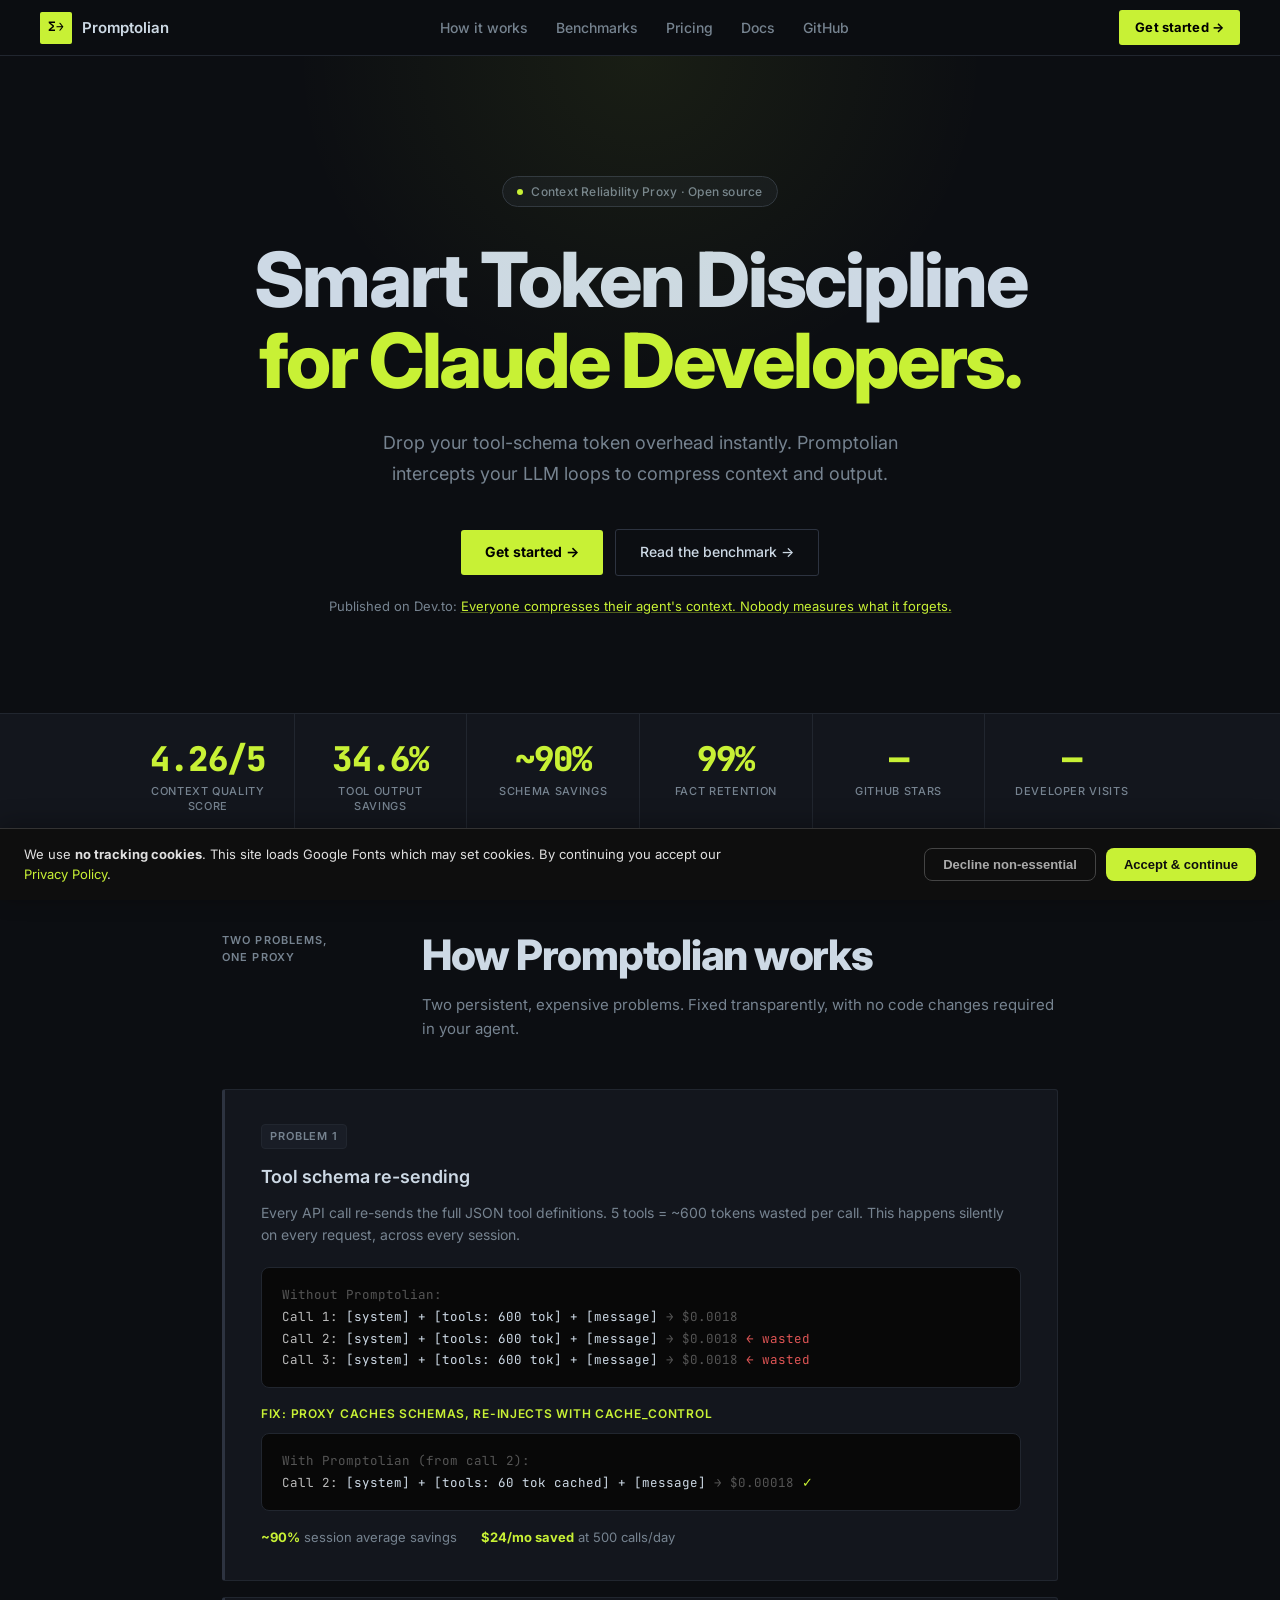
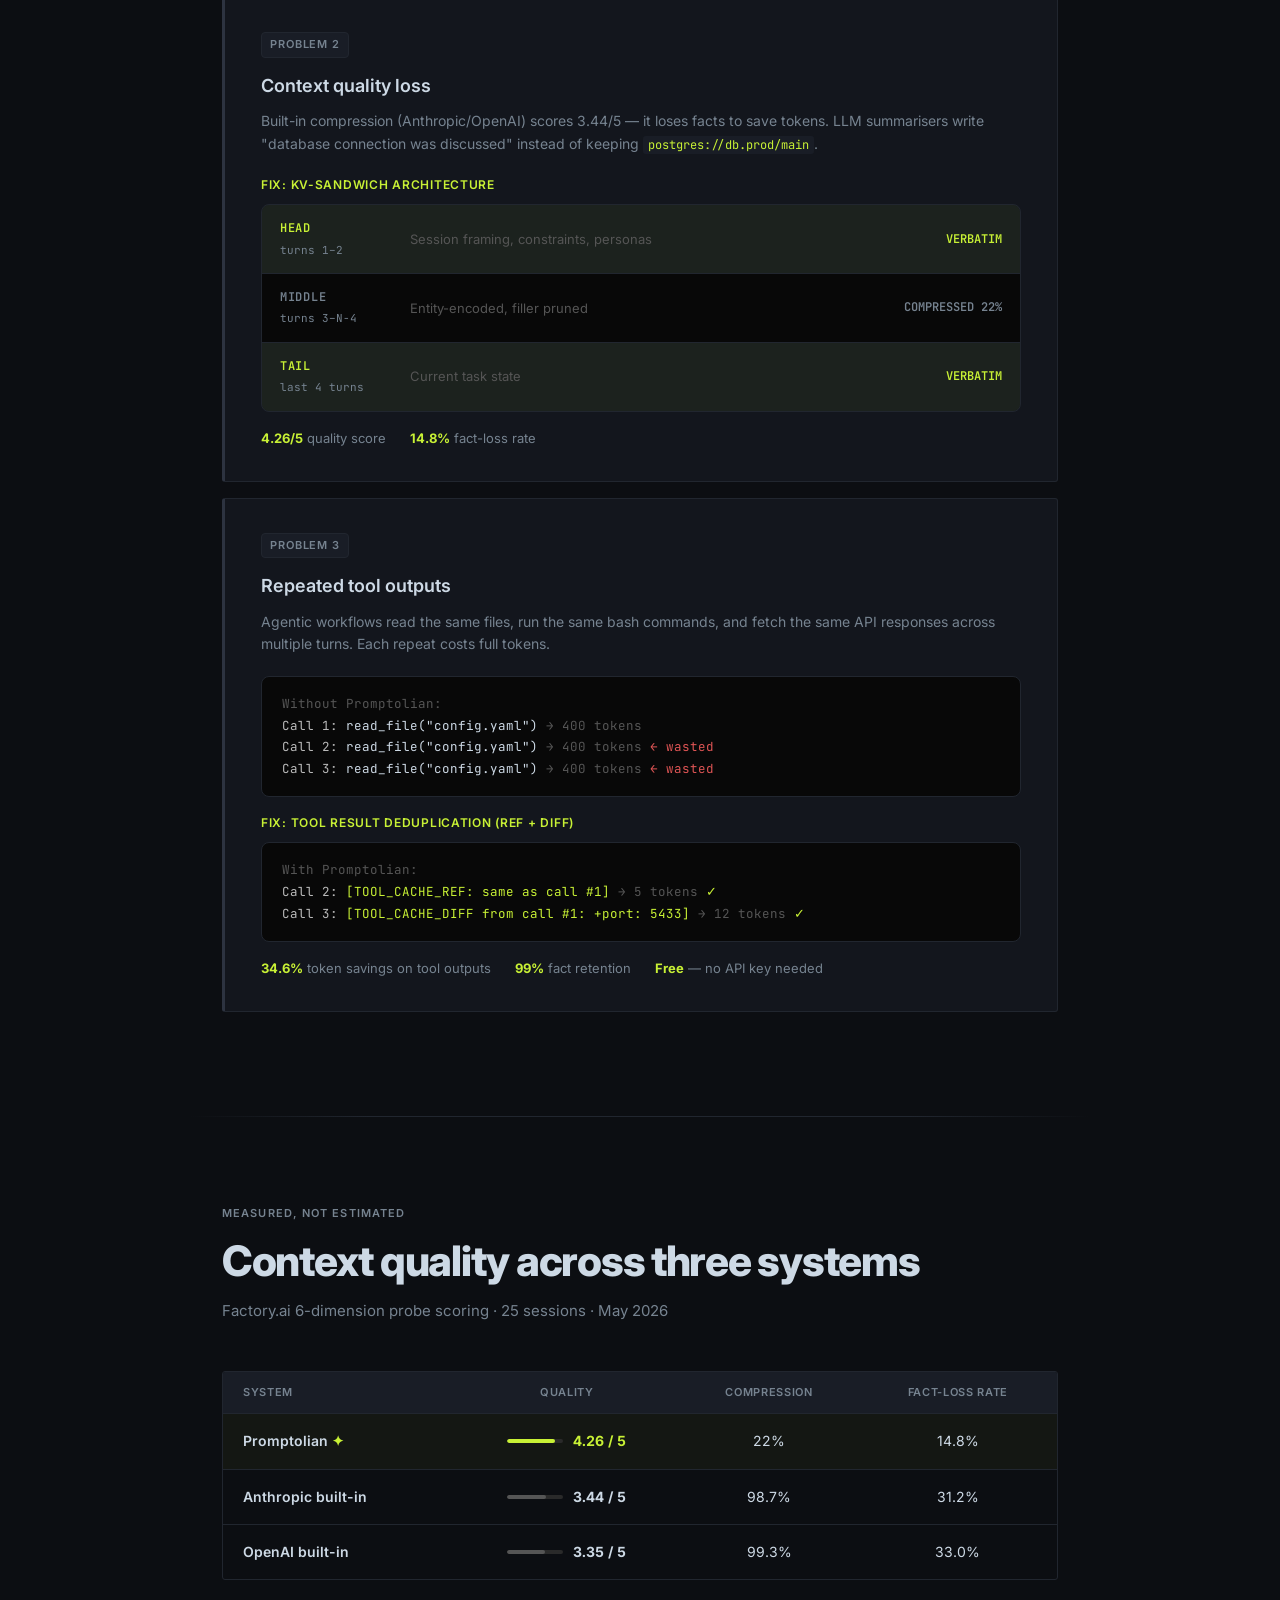
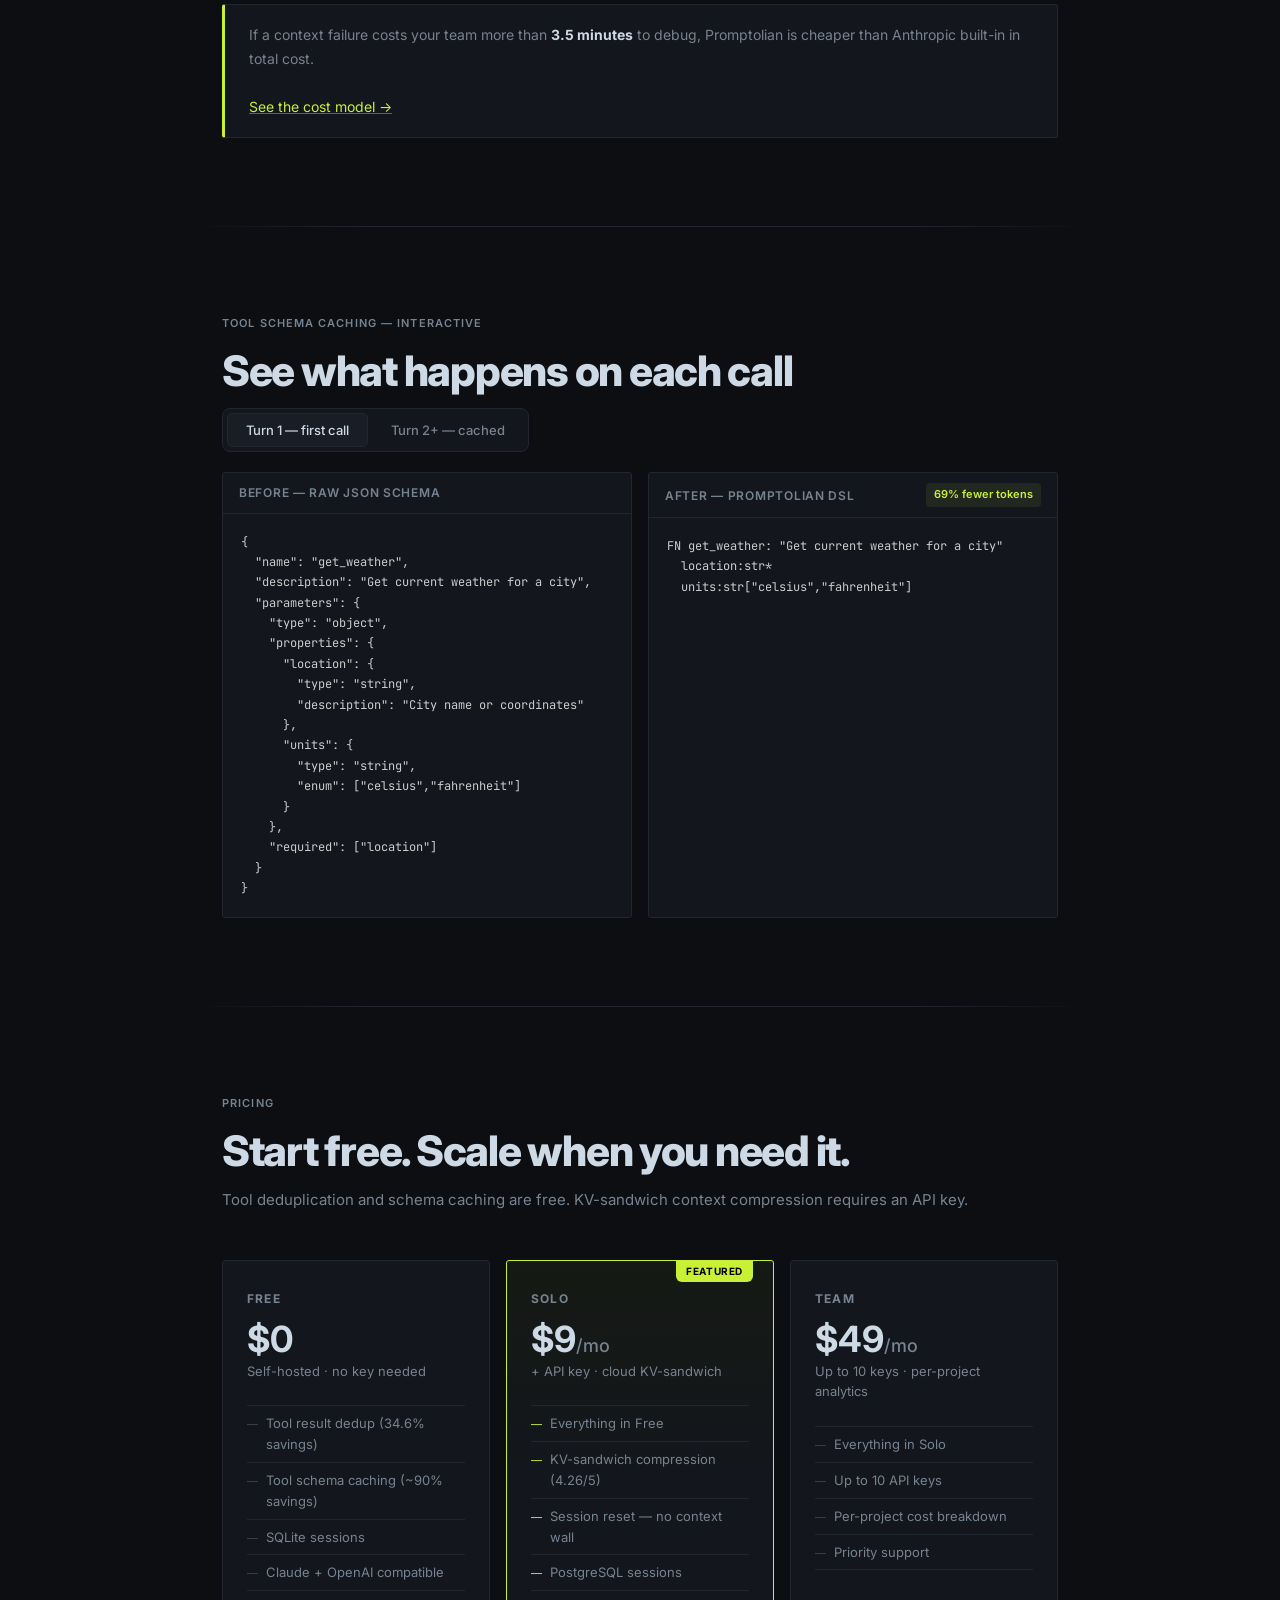
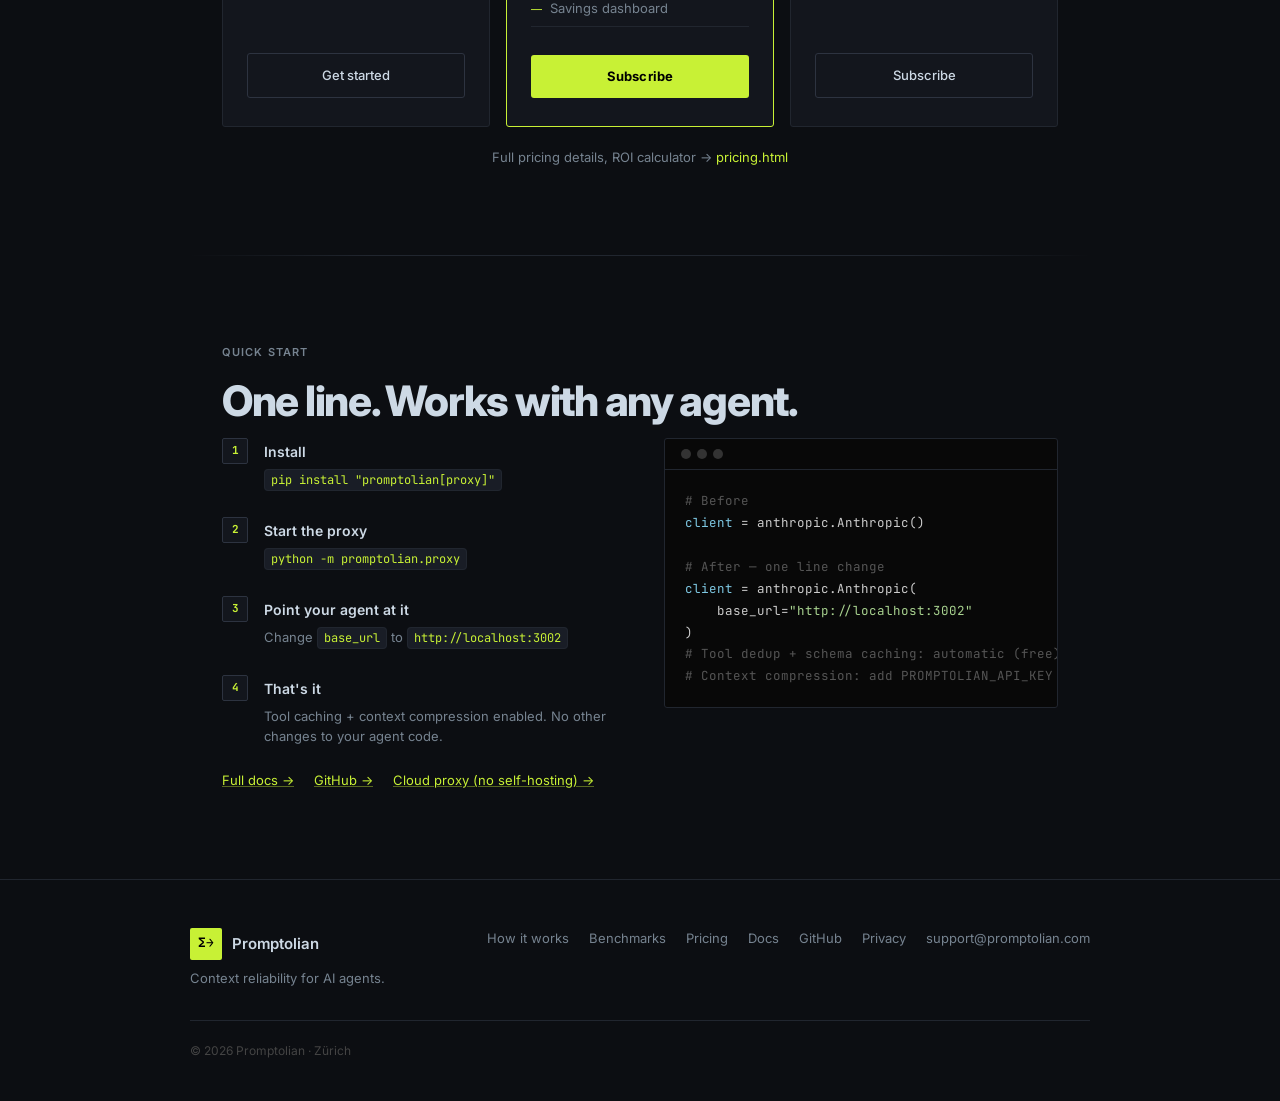
==== website/index.html @ 66f6cd37 "copy: restore old subtitle, drop cloud phrase, add output compression" ====
<!DOCTYPE html>
<html lang="en">
<head>
  <meta charset="UTF-8">
  <meta name="viewport" content="width=device-width, initial-scale=1.0">
  <title>Promptolian — Context Reliability Proxy for AI Agents</title>
  <link rel="preconnect" href="https://fonts.googleapis.com">
  <link rel="preconnect" href="https://fonts.gstatic.com" crossorigin>
  <link href="https://fonts.googleapis.com/css2?family=Inter:wght@400;500;600;700&family=JetBrains+Mono:wght@400;500&display=swap" rel="stylesheet">
  <style>
    *, *::before, *::after { box-sizing: border-box; margin: 0; padding: 0; }

    :root {
      --bg: #0c0e12;
      --bg-surface: #13161d;
      --bg-card: #191d26;
      --border: #21262f;
      --border-strong: #2d3340;
      --text: #cdd9e5;
      --muted: #768390;
      --accent: #c8f135;
      --accent-dim: rgba(200, 241, 53, 0.08);
      --radius-card: 3px;
      --radius-btn: 3px;
      --font: 'Inter', sans-serif;
      --font-mono: 'JetBrains Mono', monospace;
    }

    html { scroll-behavior: smooth; }

    body {
      background: var(--bg);
      color: var(--text);
      font-family: var(--font);
      font-size: 16px;
      line-height: 1.6;
      -webkit-font-smoothing: antialiased;
    }

    a { color: inherit; text-decoration: none; }

    /* NAV */
    nav {
      position: sticky;
      top: 0;
      z-index: 100;
      display: flex;
      align-items: center;
      justify-content: space-between;
      padding: 0 40px;
      height: 56px;
      background: rgba(12,14,18,0.94);
      backdrop-filter: blur(12px);
      -webkit-backdrop-filter: blur(12px);
      border-bottom: 1px solid var(--border);
    }

    .nav-logo {
      display: flex;
      align-items: center;
      gap: 10px;
      font-weight: 600;
      font-size: 15px;
    }

    .logo-icon {
      width: 32px;
      height: 32px;
      background: var(--accent);
      border-radius: 2px;
      display: flex;
      align-items: center;
      justify-content: center;
      font-family: var(--font-mono);
      font-weight: 700;
      font-size: 13px;
      color: #000;
      flex-shrink: 0;
    }

    .nav-links {
      display: flex;
      align-items: center;
      gap: 28px;
      list-style: none;
    }

    .nav-links a {
      color: var(--muted);
      font-size: 14px;
      font-weight: 500;
      transition: color 0.15s;
    }
    .nav-links a:hover { color: var(--text); }

    .btn-nav {
      background: var(--accent);
      color: #000;
      font-size: 13px;
      font-weight: 700;
      padding: 7px 16px;
      border-radius: var(--radius-btn);
      border: none;
      cursor: pointer;
      transition: transform 0.15s, box-shadow 0.15s;
      display: inline-block;
      letter-spacing: 0.01em;
    }
    .btn-nav:hover {
      transform: translateY(-1px);
      box-shadow: 0 4px 14px rgba(200,241,53,0.22);
    }

    /* HERO */
    .hero {
      max-width: 860px;
      margin: 0 auto;
      padding: 120px 32px 96px;
      text-align: center;
      position: relative;
    }
    .hero::before {
      content: '';
      position: absolute;
      top: 0; left: 50%;
      transform: translateX(-50%);
      width: 700px;
      height: 340px;
      background: radial-gradient(ellipse at 50% 0%, rgba(200,241,53,0.07) 0%, transparent 70%);
      pointer-events: none;
    }

    .hero-badge {
      display: inline-flex;
      align-items: center;
      gap: 8px;
      background: var(--bg-surface);
      border: 1px solid var(--border-strong);
      border-radius: 20px;
      padding: 5px 14px;
      font-size: 12px;
      font-weight: 500;
      color: var(--muted);
      letter-spacing: 0.02em;
      margin-bottom: 32px;
    }

    .hero-badge::before {
      content: '';
      width: 6px;
      height: 6px;
      background: var(--accent);
      border-radius: 50%;
      flex-shrink: 0;
    }

    .hero h1 {
      font-size: clamp(40px, 7vw, 76px);
      font-weight: 800;
      line-height: 1.06;
      letter-spacing: -0.03em;
      margin-bottom: 28px;
    }

    .hero h1 .accent { color: var(--accent); }

    .hero-sub {
      font-size: 18px;
      color: var(--muted);
      max-width: 540px;
      margin: 0 auto 40px;
      line-height: 1.7;
      font-weight: 400;
    }

    .hero-ctas {
      display: flex;
      align-items: center;
      justify-content: center;
      gap: 12px;
      flex-wrap: wrap;
      margin-bottom: 20px;
    }

    .btn-primary {
      background: var(--accent);
      color: #000;
      font-size: 14px;
      font-weight: 700;
      padding: 11px 24px;
      border-radius: var(--radius-btn);
      border: none;
      cursor: pointer;
      transition: transform 0.15s, box-shadow 0.15s;
      display: inline-block;
      letter-spacing: 0.01em;
    }
    .btn-primary:hover {
      transform: translateY(-2px);
      box-shadow: 0 6px 20px rgba(200, 241, 53, 0.25);
    }

    .btn-ghost {
      background: transparent;
      color: var(--text);
      font-size: 14px;
      font-weight: 500;
      padding: 11px 24px;
      border-radius: var(--radius-btn);
      border: 1px solid var(--border-strong);
      cursor: pointer;
      transition: border-color 0.2s, color 0.2s;
      display: inline-block;
    }
    .btn-ghost:hover { border-color: var(--muted); color: #fff; }

    .hero-devto {
      font-size: 13px;
      color: var(--muted);
    }
    .hero-devto a {
      color: var(--accent);
      text-decoration: underline;
      text-decoration-color: rgba(200,241,53,0.35);
      transition: text-decoration-color 0.15s;
    }
    .hero-devto a:hover { text-decoration-color: var(--accent); }

    /* STATS BAR */
    .stats-bar {
      border-top: 1px solid var(--border);
      border-bottom: 1px solid var(--border);
      background: var(--bg-surface);
    }

    .stats-inner {
      max-width: 1100px;
      margin: 0 auto;
      display: grid;
      grid-template-columns: repeat(6, 1fr);
      padding: 0 32px;
    }

    .stat-cell {
      padding: 28px 24px;
      border-right: 1px solid var(--border);
      text-align: center;
    }
    .stat-cell:last-child { border-right: none; }

    .stat-value {
      font-size: 34px;
      font-weight: 800;
      color: var(--accent);
      font-family: var(--font-mono);
      font-variant-numeric: tabular-nums;
      line-height: 1;
      margin-bottom: 8px;
      letter-spacing: -0.02em;
    }

    .stat-label {
      font-size: 11px;
      color: var(--muted);
      font-weight: 500;
      line-height: 1.4;
      text-transform: uppercase;
      letter-spacing: 0.06em;
    }

    /* SECTION LAYOUT */
    .section {
      max-width: 900px;
      margin: 0 auto;
      padding: 88px 32px;
    }

    .section-sep {
      border-top: 1px solid transparent;
      border-image: linear-gradient(to right, transparent, var(--border) 20%, var(--border) 80%, transparent) 1;
    }

    .section-label {
      font-size: 11px;
      font-weight: 600;
      letter-spacing: 0.1em;
      color: var(--muted);
      text-transform: uppercase;
      margin-bottom: 16px;
    }

    .section-title {
      font-size: clamp(28px, 4vw, 42px);
      font-weight: 800;
      letter-spacing: -0.03em;
      line-height: 1.1;
      margin-bottom: 14px;
    }

    .section-sub {
      font-size: 15px;
      color: var(--muted);
      margin-bottom: 48px;
    }

    /* HOW IT WORKS */
    .hiw-header {
      display: grid;
      grid-template-columns: 160px 1fr;
      gap: 40px;
      align-items: start;
      margin-bottom: 48px;
    }

    .hiw-label-col .section-label {
      line-height: 1.5;
    }

    .problem-block {
      background: var(--bg-surface);
      border: 1px solid var(--border);
      border-left: 3px solid var(--border-strong);
      border-radius: var(--radius-card);
      padding: 32px 36px;
      margin-bottom: 16px;
      transition: border-left-color 0.2s;
    }
    .problem-block:hover { border-left-color: var(--accent); }

    .problem-tag {
      display: inline-block;
      font-size: 11px;
      font-weight: 600;
      letter-spacing: 0.08em;
      text-transform: uppercase;
      color: var(--muted);
      background: var(--bg-card);
      border: 1px solid var(--border);
      border-radius: 4px;
      padding: 3px 8px;
      margin-bottom: 14px;
    }

    .problem-title {
      font-size: 18px;
      font-weight: 600;
      margin-bottom: 10px;
    }

    .problem-desc {
      font-size: 14px;
      color: var(--muted);
      margin-bottom: 20px;
      line-height: 1.6;
    }

    .code-visual {
      background: #080808;
      border: 1px solid var(--border);
      border-radius: 8px;
      padding: 16px 20px;
      font-family: var(--font-mono);
      font-size: 12.5px;
      line-height: 1.75;
      margin-bottom: 16px;
      overflow-x: auto;
    }

    .cv-line { display: block; }
    .cv-dim { color: #555; }
    .cv-normal { color: #bbb; }
    .cv-wasted { color: #e05555; }
    .cv-saved { color: var(--accent); }

    .fix-label {
      font-size: 12px;
      font-weight: 600;
      color: var(--accent);
      text-transform: uppercase;
      letter-spacing: 0.06em;
      margin-bottom: 10px;
    }

    .problem-stat {
      display: flex;
      gap: 24px;
      align-items: center;
      margin-top: 16px;
      flex-wrap: wrap;
    }

    .pstat {
      font-size: 13px;
      color: var(--muted);
    }
    .pstat strong { color: var(--accent); }

    /* KV sandwich */
    .kv-sandwich {
      border: 1px solid var(--border);
      border-radius: 8px;
      overflow: hidden;
      margin-bottom: 16px;
    }

    .kv-row {
      display: grid;
      grid-template-columns: 130px 1fr 180px;
      gap: 0;
      border-bottom: 1px solid var(--border);
      padding: 14px 18px;
      align-items: center;
    }
    .kv-row:last-child { border-bottom: none; }

    .kv-head, .kv-tail { background: rgba(200, 241, 53, 0.05); }
    .kv-middle { background: #080808; }

    .kv-label-col { display: flex; flex-direction: column; gap: 3px; }

    .kv-section {
      font-family: var(--font-mono);
      font-weight: 600;
      font-size: 12px;
      text-transform: uppercase;
      letter-spacing: 0.06em;
    }
    .kv-head .kv-section, .kv-tail .kv-section { color: var(--accent); }
    .kv-middle .kv-section { color: var(--muted); }

    .kv-range {
      font-family: var(--font-mono);
      color: var(--muted);
      font-size: 11px;
    }

    .kv-desc {
      font-size: 13px;
      color: #555;
    }

    .kv-mode {
      font-family: var(--font-mono);
      font-size: 12px;
      font-weight: 600;
      text-align: right;
    }
    .kv-head .kv-mode, .kv-tail .kv-mode { color: var(--accent); }
    .kv-middle .kv-mode { color: var(--muted); }

    /* BENCHMARK TABLE */
    .bench-table-wrap {
      border: 1px solid var(--border);
      border-radius: var(--radius-card);
      overflow: hidden;
      margin-bottom: 24px;
    }

    .bench-table {
      width: 100%;
      border-collapse: collapse;
    }

    .bench-table th {
      background: var(--bg-card);
      text-align: left;
      padding: 12px 20px;
      font-size: 11px;
      font-weight: 600;
      letter-spacing: 0.06em;
      text-transform: uppercase;
      color: var(--muted);
      border-bottom: 1px solid var(--border);
    }
    .bench-table th:not(:first-child) { text-align: center; }

    .bench-table td {
      padding: 16px 20px;
      font-size: 14px;
      border-bottom: 1px solid var(--border);
    }
    .bench-table tr:last-child td { border-bottom: none; }
    .bench-table td:not(:first-child) { text-align: center; }

    .bench-row-highlight td { background: rgba(200, 241, 53, 0.04); }

    .system-name { font-weight: 600; }
    .system-star { color: var(--accent); }

    .quality-cell {
      display: flex;
      align-items: center;
      justify-content: center;
      gap: 10px;
    }

    .quality-bar-wrap {
      width: 56px;
      height: 4px;
      background: #2a2a2a;
      border-radius: 2px;
      overflow: hidden;
      flex-shrink: 0;
    }

    .quality-bar-fill {
      height: 100%;
      border-radius: 2px;
    }

    .quality-num { font-weight: 700; font-variant-numeric: tabular-nums; }
    .bench-row-highlight .quality-num { color: var(--accent); }

    .bench-callout {
      background: var(--bg-surface);
      border: 1px solid var(--border);
      border-left: 3px solid var(--accent);
      border-radius: var(--radius-card);
      padding: 18px 24px;
      font-size: 14px;
      color: var(--muted);
      line-height: 1.7;
    }

    .bench-callout a {
      color: var(--accent);
      text-decoration: underline;
      text-decoration-color: rgba(200,241,53,0.4);
    }
    .bench-callout a:hover { text-decoration-color: var(--accent); }

    /* DEMO */
    .demo-tabs {
      display: flex;
      gap: 4px;
      background: var(--bg-surface);
      border: 1px solid var(--border);
      border-radius: 8px;
      padding: 4px;
      margin-bottom: 20px;
      width: fit-content;
    }

    .tab-btn {
      font-family: var(--font);
      font-size: 13px;
      font-weight: 500;
      padding: 8px 18px;
      border-radius: 5px;
      border: 1px solid transparent;
      cursor: pointer;
      background: transparent;
      color: var(--muted);
      transition: background 0.15s, color 0.15s, border-color 0.15s;
    }
    .tab-btn.active {
      background: var(--bg-card);
      color: var(--text);
      border-color: var(--border);
    }

    .tab-pane { display: none; }
    .tab-pane.active { display: block; }

    .demo-grid {
      display: grid;
      grid-template-columns: 1fr 1fr;
      gap: 16px;
    }

    .demo-panel {
      background: var(--bg-surface);
      border: 1px solid var(--border);
      border-radius: var(--radius-card);
      overflow: hidden;
    }

    .demo-panel-header {
      padding: 10px 16px;
      border-bottom: 1px solid var(--border);
      display: flex;
      align-items: center;
      justify-content: space-between;
      gap: 12px;
    }

    .demo-panel-title {
      font-size: 12px;
      font-weight: 600;
      color: var(--muted);
      text-transform: uppercase;
      letter-spacing: 0.06em;
    }

    .demo-badge {
      font-size: 11px;
      font-weight: 600;
      padding: 3px 8px;
      border-radius: 4px;
      background: var(--accent-dim);
      color: var(--accent);
      white-space: nowrap;
      flex-shrink: 0;
    }

    .demo-code {
      padding: 18px 18px;
      font-family: var(--font-mono);
      font-size: 12px;
      line-height: 1.7;
      color: #ccc;
      overflow-x: auto;
      white-space: pre;
    }

    .demo-dim { color: #444; font-style: italic; }

    /* PRICING */
    .pricing-grid {
      display: grid;
      grid-template-columns: repeat(3, 1fr);
      gap: 16px;
      margin-bottom: 20px;
    }

    .pricing-card {
      background: var(--bg-surface);
      border: 1px solid var(--border);
      border-radius: var(--radius-card);
      padding: 28px 24px;
      display: flex;
      flex-direction: column;
      position: relative;
    }

    .pricing-card.featured {
      border-color: var(--accent);
      background: linear-gradient(180deg, rgba(200,241,53,0.05) 0%, var(--bg-surface) 50%);
    }

    .featured-tag {
      position: absolute;
      top: -1px;
      right: 20px;
      background: var(--accent);
      color: #000;
      font-size: 10px;
      font-weight: 700;
      padding: 3px 10px;
      border-radius: 0 0 6px 6px;
      letter-spacing: 0.06em;
    }

    .pricing-plan {
      font-size: 12px;
      font-weight: 700;
      text-transform: uppercase;
      letter-spacing: 0.1em;
      color: var(--muted);
      margin-bottom: 12px;
    }

    .pricing-price {
      font-size: 36px;
      font-weight: 700;
      line-height: 1;
      margin-bottom: 4px;
    }

    .pricing-period {
      font-size: 13px;
      color: var(--muted);
      margin-bottom: 24px;
    }

    .pricing-features {
      list-style: none;
      margin-bottom: 28px;
      flex: 1;
    }

    .pricing-features li {
      font-size: 13px;
      color: var(--muted);
      padding: 7px 0;
      border-bottom: 1px solid var(--border);
      display: flex;
      gap: 8px;
      align-items: baseline;
    }
    .pricing-features li:first-child { border-top: 1px solid var(--border); }

    .pricing-features li::before {
      content: '—';
      color: #444;
      font-size: 11px;
      flex-shrink: 0;
    }
    .pricing-card.featured .pricing-features li::before { color: var(--accent); }

    .btn-pricing-primary {
      background: var(--accent);
      color: #000;
      font-size: 13px;
      font-weight: 700;
      padding: 11px 0;
      border-radius: var(--radius-btn);
      border: none;
      cursor: pointer;
      width: 100%;
      text-align: center;
      display: block;
      transition: transform 0.15s, box-shadow 0.15s;
      letter-spacing: 0.01em;
    }
    .btn-pricing-primary:hover {
      transform: translateY(-1px);
      box-shadow: 0 4px 16px rgba(200, 241, 53, 0.2);
    }

    .btn-pricing-ghost {
      background: transparent;
      color: var(--text);
      font-size: 13px;
      font-weight: 500;
      padding: 11px 0;
      border-radius: var(--radius-btn);
      border: 1px solid var(--border-strong);
      cursor: pointer;
      width: 100%;
      text-align: center;
      display: block;
      transition: border-color 0.2s, color 0.2s;
    }
    .btn-pricing-ghost:hover { border-color: var(--muted); color: #fff; }

    .pricing-note {
      font-size: 13px;
      color: var(--muted);
      text-align: center;
    }
    .pricing-note a { color: var(--accent); }

    /* QUICK START */
    .quickstart-grid {
      display: grid;
      grid-template-columns: 1fr 1fr;
      gap: 48px;
      align-items: start;
    }

    .steps { list-style: none; counter-reset: steps; }

    .step-item {
      counter-increment: steps;
      display: flex;
      gap: 16px;
      margin-bottom: 28px;
    }
    .step-item:last-child { margin-bottom: 0; }

    .step-num {
      width: 26px;
      height: 26px;
      background: var(--bg-surface);
      border: 1px solid var(--border-strong);
      border-radius: 2px;
      display: flex;
      align-items: center;
      justify-content: center;
      font-family: var(--font-mono);
      font-size: 11px;
      font-weight: 700;
      color: var(--accent);
      flex-shrink: 0;
    }

    .step-num::before { content: counter(steps); }

    .step-body { padding-top: 3px; }
    .step-title { font-size: 14px; font-weight: 600; margin-bottom: 5px; }
    .step-desc { font-size: 13px; color: var(--muted); line-height: 1.55; }

    .inline-code {
      font-family: var(--font-mono);
      font-size: 12px;
      background: var(--bg-card);
      border: 1px solid var(--border);
      border-radius: 4px;
      padding: 2px 6px;
      color: var(--accent);
    }

    .code-block {
      background: #080808;
      border: 1px solid var(--border);
      border-radius: var(--radius-card);
      overflow: hidden;
    }

    .code-block-header {
      padding: 10px 16px;
      border-bottom: 1px solid var(--border);
      display: flex;
      gap: 6px;
      align-items: center;
    }

    .dot {
      width: 10px;
      height: 10px;
      border-radius: 50%;
      background: #333;
    }

    .code-block-body {
      padding: 20px;
      font-family: var(--font-mono);
      font-size: 12.5px;
      line-height: 1.75;
      color: #ccc;
      white-space: pre;
      overflow-x: auto;
    }

    .ck { color: #7ec8e3; }
    .cs { color: #a8d28f; }
    .cc { color: #555; }

    .qs-links {
      display: flex;
      gap: 20px;
      margin-top: 24px;
      flex-wrap: wrap;
    }
    .qs-links a {
      font-size: 13px;
      color: var(--accent);
      text-decoration: underline;
      text-decoration-color: rgba(200,241,53,0.4);
      transition: text-decoration-color 0.15s;
    }
    .qs-links a:hover { text-decoration-color: var(--accent); }

    /* FOOTER */
    footer {
      border-top: 1px solid var(--border);
      padding: 48px 32px 40px;
    }

    .footer-inner {
      max-width: 900px;
      margin: 0 auto;
    }

    .footer-top {
      display: flex;
      align-items: flex-start;
      justify-content: space-between;
      gap: 40px;
      margin-bottom: 32px;
    }

    .footer-brand { display: flex; flex-direction: column; gap: 8px; }
    .footer-tagline { font-size: 13px; color: var(--muted); }

    .footer-links {
      display: flex;
      gap: 20px;
      flex-wrap: wrap;
      align-items: center;
    }
    .footer-links a {
      font-size: 13px;
      color: var(--muted);
      transition: color 0.15s;
    }
    .footer-links a:hover { color: var(--text); }

    .footer-bottom {
      font-size: 12px;
      color: #444;
      border-top: 1px solid var(--border);
      padding-top: 20px;
    }

    /* MOBILE */
    @media (max-width: 768px) {
      nav { padding: 0 20px; }
      .nav-links { display: none; }

      .hero { padding: 64px 20px 56px; }
      .hero h1 { font-size: 32px; }
      .hero-sub { font-size: 15px; }

      .stats-inner {
        grid-template-columns: repeat(2, 1fr);
        padding: 0 20px;
      }
      .stat-cell:nth-child(2) { border-right: none; }
      .stat-cell:nth-child(4) { border-right: none; }
      .stat-cell:nth-child(6) { border-right: none; }

      .section { padding: 56px 20px; }

      .hiw-header { grid-template-columns: 1fr; gap: 0; margin-bottom: 32px; }
      .hiw-label-col { display: none; }

      .kv-row { grid-template-columns: 100px 1fr; }
      .kv-mode { display: none; }

      .demo-grid { grid-template-columns: 1fr; }

      .pricing-grid { grid-template-columns: 1fr; }

      .quickstart-grid { grid-template-columns: 1fr; gap: 32px; }

      .bench-table th, .bench-table td { padding: 12px 12px; font-size: 13px; }

      .footer-top { flex-direction: column; }
      .footer-links { gap: 14px; }
    }
  </style>
</head>
<body>

<!-- GDPR BANNER -->
<div id="gdpr-banner" style="display:none;position:fixed;bottom:0;left:0;right:0;z-index:9999;background:#0e0e0e;color:#e0e0e0;padding:16px 24px;align-items:center;justify-content:space-between;gap:16px;flex-wrap:wrap;border-top:1px solid #333;font-size:13px;line-height:1.5;box-shadow:0 -4px 24px rgba(0,0,0,.3)">
  <p style="margin:0;max-width:700px">We use <strong>no tracking cookies</strong>. This site loads Google Fonts which may set cookies. By continuing you accept our <a href="privacy.html" style="color:#c8f135;text-decoration:none">Privacy Policy</a>.</p>
  <div style="display:flex;gap:10px;flex-shrink:0">
    <button onclick="gdprDecline()" style="padding:8px 18px;border-radius:8px;border:1px solid #444;cursor:pointer;font-size:13px;font-weight:600;background:transparent;color:#aaa">Decline non-essential</button>
    <button onclick="gdprAccept()" style="padding:8px 18px;border-radius:8px;border:none;cursor:pointer;font-size:13px;font-weight:600;background:#c8f135;color:#0e0e0e">Accept &amp; continue</button>
  </div>
</div>
<script>
(function(){
  var k = 'promptolian_gdpr';
  if (!localStorage.getItem(k)) document.getElementById('gdpr-banner').style.display = 'flex';
  window.gdprAccept = function(){ localStorage.setItem(k,'accepted'); document.getElementById('gdpr-banner').style.display='none'; };
  window.gdprDecline = function(){
    localStorage.setItem(k,'declined'); document.getElementById('gdpr-banner').style.display='none';
    try { localStorage.removeItem('_ptl_vid'); } catch(e) {}
  };
})();
</script>

<!-- NAV -->
<nav>
  <a href="index.html" class="nav-logo">
    <div class="logo-icon">Σ→</div>
    Promptolian
  </a>
  <ul class="nav-links">
    <li><a href="#how-it-works">How it works</a></li>
    <li><a href="benchmarks.html">Benchmarks</a></li>
    <li><a href="pricing.html">Pricing</a></li>
    <li><a href="docs.html">Docs</a></li>
    <li><a href="https://github.com/Maurizio-L/promptolian-public" target="_blank" rel="noopener">GitHub</a></li>
  </ul>
  <a href="#quickstart" class="btn-nav">Get started →</a>
</nav>

<!-- HERO -->
<section class="hero">
  <div class="hero-badge">Context Reliability Proxy · Open source</div>
  <h1>Smart Token Discipline<br><span class="accent">for Claude Developers.</span></h1>
  <p class="hero-sub">Drop your tool-schema token overhead instantly. Promptolian intercepts your LLM loops to compress context and output.</p>
  <div class="hero-ctas">
    <a href="#quickstart" class="btn-primary" data-track="hero_get_started">Get started →</a>
    <a href="benchmarks.html" class="btn-ghost" data-track="hero_benchmark">Read the benchmark →</a>
  </div>
  <p class="hero-devto">Published on Dev.to: <a href="https://dev.to/mauriziol/everyone-compresses-their-agents-context-nobody-measures-what-it-forgets-5gp3" target="_blank" rel="noopener">Everyone compresses their agent's context. Nobody measures what it forgets.</a></p>
</section>

<!-- STATS BAR -->
<div class="stats-bar">
  <div class="stats-inner">
    <div class="stat-cell">
      <div class="stat-value">4.26/5</div>
      <div class="stat-label">Context quality score</div>
    </div>
    <div class="stat-cell">
      <div class="stat-value">34.6%</div>
      <div class="stat-label">Tool output savings</div>
    </div>
    <div class="stat-cell">
      <div class="stat-value">~90%</div>
      <div class="stat-label">Schema savings</div>
    </div>
    <div class="stat-cell">
      <div class="stat-value">99%</div>
      <div class="stat-label">Fact retention</div>
    </div>
    <div class="stat-cell">
      <div class="stat-value" id="stat-gh-stars">—</div>
      <div class="stat-label">GitHub stars</div>
    </div>
    <div class="stat-cell">
      <div class="stat-value" id="stat-visits">—</div>
      <div class="stat-label">Developer visits</div>
    </div>
  </div>
</div>

<!-- HOW IT WORKS -->
<section id="how-it-works" class="section section-sep">
  <div class="hiw-header">
    <div class="hiw-label-col">
      <div class="section-label">Two problems,<br>one proxy</div>
    </div>
    <div>
      <h2 class="section-title">How Promptolian works</h2>
      <p class="section-sub" style="margin-bottom:0">Two persistent, expensive problems. Fixed transparently, with no code changes required in your agent.</p>
    </div>
  </div>

  <!-- Problem 1 -->
  <div class="problem-block">
    <div class="problem-tag">Problem 1</div>
    <h3 class="problem-title">Tool schema re-sending</h3>
    <p class="problem-desc">Every API call re-sends the full JSON tool definitions. 5 tools = ~600 tokens wasted per call. This happens silently on every request, across every session.</p>

    <div class="code-visual">
<span class="cv-dim">Without Promptolian:</span>
<span class="cv-line"><span class="cv-normal">Call 1:</span>  [system] + [tools: 600 tok] + [message]  <span class="cv-dim">→ $0.0018</span></span>
<span class="cv-line"><span class="cv-normal">Call 2:</span>  [system] + [tools: 600 tok] + [message]  <span class="cv-dim">→ $0.0018</span>  <span class="cv-wasted">← wasted</span></span>
<span class="cv-line"><span class="cv-normal">Call 3:</span>  [system] + [tools: 600 tok] + [message]  <span class="cv-dim">→ $0.0018</span>  <span class="cv-wasted">← wasted</span></span></div>

    <div class="fix-label">Fix: Proxy caches schemas, re-injects with cache_control</div>

    <div class="code-visual">
<span class="cv-dim">With Promptolian (from call 2):</span>
<span class="cv-line"><span class="cv-normal">Call 2:</span>  [system] + [tools: 60 tok cached] + [message]  <span class="cv-dim">→ $0.00018</span>  <span class="cv-saved">✓</span></span></div>

    <div class="problem-stat">
      <span class="pstat"><strong>~90%</strong> session average savings</span>
      <span class="pstat"><strong>$24/mo saved</strong> at 500 calls/day</span>
    </div>
  </div>

  <!-- Problem 2 -->
  <div class="problem-block">
    <div class="problem-tag">Problem 2</div>
    <h3 class="problem-title">Context quality loss</h3>
    <p class="problem-desc">Built-in compression (Anthropic/OpenAI) scores 3.44/5 — it loses facts to save tokens. LLM summarisers write "database connection was discussed" instead of keeping <code style="font-family:var(--font-mono);font-size:12px;color:var(--accent);background:var(--bg-card);padding:1px 5px;border-radius:3px">postgres://db.prod/main</code>.</p>

    <div class="fix-label">Fix: KV-sandwich architecture</div>

    <div class="kv-sandwich">
      <div class="kv-row kv-head">
        <div class="kv-label-col">
          <span class="kv-section">HEAD</span>
          <span class="kv-range">turns 1–2</span>
        </div>
        <div class="kv-desc">Session framing, constraints, personas</div>
        <div class="kv-mode">VERBATIM</div>
      </div>
      <div class="kv-row kv-middle">
        <div class="kv-label-col">
          <span class="kv-section">MIDDLE</span>
          <span class="kv-range">turns 3–N-4</span>
        </div>
        <div class="kv-desc">Entity-encoded, filler pruned</div>
        <div class="kv-mode">COMPRESSED 22%</div>
      </div>
      <div class="kv-row kv-tail">
        <div class="kv-label-col">
          <span class="kv-section">TAIL</span>
          <span class="kv-range">last 4 turns</span>
        </div>
        <div class="kv-desc">Current task state</div>
        <div class="kv-mode">VERBATIM</div>
      </div>
    </div>

    <div class="problem-stat">
      <span class="pstat"><strong>4.26/5</strong> quality score</span>
      <span class="pstat"><strong>14.8%</strong> fact-loss rate</span>
    </div>
  </div>

  <!-- Problem 3 -->
  <div class="problem-block">
    <div class="problem-tag">Problem 3</div>
    <h3 class="problem-title">Repeated tool outputs</h3>
    <p class="problem-desc">Agentic workflows read the same files, run the same bash commands, and fetch the same API responses across multiple turns. Each repeat costs full tokens.</p>

    <div class="code-visual">
<span class="cv-dim">Without Promptolian:</span>
<span class="cv-line"><span class="cv-normal">Call 1:</span>  read_file("config.yaml")  <span class="cv-dim">→ 400 tokens</span></span>
<span class="cv-line"><span class="cv-normal">Call 2:</span>  read_file("config.yaml")  <span class="cv-dim">→ 400 tokens</span>  <span class="cv-wasted">← wasted</span></span>
<span class="cv-line"><span class="cv-normal">Call 3:</span>  read_file("config.yaml")  <span class="cv-dim">→ 400 tokens</span>  <span class="cv-wasted">← wasted</span></span></div>

    <div class="fix-label">Fix: Tool result deduplication (REF + DIFF)</div>

    <div class="code-visual">
<span class="cv-dim">With Promptolian:</span>
<span class="cv-line"><span class="cv-normal">Call 2:</span>  <span class="cv-saved">[TOOL_CACHE_REF: same as call #1]</span>  <span class="cv-dim">→ 5 tokens</span>  <span class="cv-saved">✓</span></span>
<span class="cv-line"><span class="cv-normal">Call 3:</span>  <span class="cv-saved">[TOOL_CACHE_DIFF from call #1: +port: 5433]</span>  <span class="cv-dim">→ 12 tokens</span>  <span class="cv-saved">✓</span></span></div>

    <div class="problem-stat">
      <span class="pstat"><strong>34.6%</strong> token savings on tool outputs</span>
      <span class="pstat"><strong>99%</strong> fact retention</span>
      <span class="pstat"><strong>Free</strong> — no API key needed</span>
    </div>
  </div>
</section>

<!-- BENCHMARK -->
<section id="benchmark" class="section section-sep">
  <div class="section-label">Measured, not estimated</div>
  <h2 class="section-title">Context quality across three systems</h2>
  <p class="section-sub">Factory.ai 6-dimension probe scoring · 25 sessions · May 2026</p>

  <div class="bench-table-wrap">
    <table class="bench-table">
      <thead>
        <tr>
          <th>System</th>
          <th>Quality</th>
          <th>Compression</th>
          <th>Fact-loss rate</th>
        </tr>
      </thead>
      <tbody>
        <tr class="bench-row-highlight">
          <td class="system-name">Promptolian <span class="system-star">✦</span></td>
          <td>
            <div class="quality-cell">
              <div class="quality-bar-wrap">
                <div class="quality-bar-fill" style="width:85.2%;background:var(--accent)"></div>
              </div>
              <span class="quality-num">4.26 / 5</span>
            </div>
          </td>
          <td>22%</td>
          <td>14.8%</td>
        </tr>
        <tr>
          <td class="system-name">Anthropic built-in</td>
          <td>
            <div class="quality-cell">
              <div class="quality-bar-wrap">
                <div class="quality-bar-fill" style="width:68.8%;background:#555"></div>
              </div>
              <span class="quality-num">3.44 / 5</span>
            </div>
          </td>
          <td>98.7%</td>
          <td>31.2%</td>
        </tr>
        <tr>
          <td class="system-name">OpenAI built-in</td>
          <td>
            <div class="quality-cell">
              <div class="quality-bar-wrap">
                <div class="quality-bar-fill" style="width:67%;background:#555"></div>
              </div>
              <span class="quality-num">3.35 / 5</span>
            </div>
          </td>
          <td>99.3%</td>
          <td>33.0%</td>
        </tr>
      </tbody>
    </table>
  </div>

  <div class="bench-callout">
    If a context failure costs your team more than <strong style="color:var(--text)">3.5 minutes</strong> to debug, Promptolian is cheaper than Anthropic built-in in total cost.
    <br><br><a href="ucurve.html">See the cost model →</a>
  </div>
</section>

<!-- DEMO -->
<section id="demo" class="section section-sep">
  <div class="section-label">Tool schema caching — interactive</div>
  <h2 class="section-title">See what happens on each call</h2>

  <div class="demo-tabs">
    <button class="tab-btn active" onclick="setTab(0)">Turn 1 — first call</button>
    <button class="tab-btn" onclick="setTab(1)">Turn 2+ — cached</button>
  </div>

  <!-- Tab 1 -->
  <div id="tab0" class="tab-pane active">
    <div class="demo-grid">
      <div class="demo-panel">
        <div class="demo-panel-header">
          <span class="demo-panel-title">Before — raw JSON schema</span>
        </div>
        <div class="demo-code">{
  "name": "get_weather",
  "description": "Get current weather for a city",
  "parameters": {
    "type": "object",
    "properties": {
      "location": {
        "type": "string",
        "description": "City name or coordinates"
      },
      "units": {
        "type": "string",
        "enum": ["celsius","fahrenheit"]
      }
    },
    "required": ["location"]
  }
}</div>
      </div>
      <div class="demo-panel">
        <div class="demo-panel-header">
          <span class="demo-panel-title">After — Promptolian DSL</span>
          <span class="demo-badge">69% fewer tokens</span>
        </div>
        <div class="demo-code">FN get_weather: "Get current weather for a city"
  location:str*
  units:str["celsius","fahrenheit"]</div>
      </div>
    </div>
  </div>

  <!-- Tab 2 -->
  <div id="tab1" class="tab-pane">
    <div class="demo-grid">
      <div class="demo-panel">
        <div class="demo-panel-header">
          <span class="demo-panel-title">Before — re-sent every call</span>
        </div>
        <div class="demo-code"><span class="demo-dim">(already sent this session — re-sending full JSON again)</span>

{
  "name": "get_weather",
  ...600 tokens of JSON...
}</div>
      </div>
      <div class="demo-panel">
        <div class="demo-panel-header">
          <span class="demo-panel-title">After — cached reference</span>
          <span class="demo-badge">~90% session average</span>
        </div>
        <div class="demo-code">TOOLS:[get_weather]</div>
      </div>
    </div>
  </div>
</section>

<!-- PRICING -->
<section id="pricing" class="section section-sep">
  <div class="section-label">Pricing</div>
  <h2 class="section-title">Start free. Scale when you need it.</h2>
  <p class="section-sub">Tool deduplication and schema caching are free. KV-sandwich context compression requires an API key.</p>

  <div class="pricing-grid">
    <!-- Free -->
    <div class="pricing-card">
      <div class="pricing-plan">Free</div>
      <div class="pricing-price">$0</div>
      <div class="pricing-period">Self-hosted · no key needed</div>
      <ul class="pricing-features">
        <li>Tool result dedup (34.6% savings)</li>
        <li>Tool schema caching (~90% savings)</li>
        <li>SQLite sessions</li>
        <li>Claude + OpenAI compatible</li>
      </ul>
      <a href="#quickstart" class="btn-pricing-ghost" data-track="pricing_free_cta">Get started</a>
    </div>

    <!-- Solo -->
    <div class="pricing-card featured">
      <div class="featured-tag">FEATURED</div>
      <div class="pricing-plan">Solo</div>
      <div class="pricing-price">$9<span style="font-size:18px;font-weight:500;color:var(--muted)">/mo</span></div>
      <div class="pricing-period">+ API key · cloud KV-sandwich</div>
      <ul class="pricing-features">
        <li>Everything in Free</li>
        <li>KV-sandwich compression (4.26/5)</li>
        <li>Session reset — no context wall</li>
        <li>PostgreSQL sessions</li>
        <li>Savings dashboard</li>
      </ul>
      <a href="pricing.html" class="btn-pricing-primary" data-track="pricing_solo_cta">Subscribe</a>
    </div>

    <!-- Team -->
    <div class="pricing-card">
      <div class="pricing-plan">Team</div>
      <div class="pricing-price">$49<span style="font-size:18px;font-weight:500;color:var(--muted)">/mo</span></div>
      <div class="pricing-period">Up to 10 keys · per-project analytics</div>
      <ul class="pricing-features">
        <li>Everything in Solo</li>
        <li>Up to 10 API keys</li>
        <li>Per-project cost breakdown</li>
        <li>Priority support</li>
      </ul>
      <a href="pricing.html" class="btn-pricing-ghost" data-track="pricing_team_cta">Subscribe</a>
    </div>
  </div>

  <p class="pricing-note">Full pricing details, ROI calculator → <a href="pricing.html">pricing.html</a></p>
</section>

<!-- QUICK START -->
<section id="quickstart" class="section section-sep">
  <div class="section-label">Quick Start</div>
  <h2 class="section-title">One line. Works with any agent.</h2>

  <div class="quickstart-grid">
    <div>
      <ol class="steps">
        <li class="step-item">
          <div class="step-num"></div>
          <div class="step-body">
            <div class="step-title">Install</div>
            <div class="step-desc"><code class="inline-code">pip install "promptolian[proxy]"</code></div>
          </div>
        </li>
        <li class="step-item">
          <div class="step-num"></div>
          <div class="step-body">
            <div class="step-title">Start the proxy</div>
            <div class="step-desc"><code class="inline-code">python -m promptolian.proxy</code></div>
          </div>
        </li>
        <li class="step-item">
          <div class="step-num"></div>
          <div class="step-body">
            <div class="step-title">Point your agent at it</div>
            <div class="step-desc">Change <code class="inline-code">base_url</code> to <code class="inline-code">http://localhost:3002</code></div>
          </div>
        </li>
        <li class="step-item">
          <div class="step-num"></div>
          <div class="step-body">
            <div class="step-title">That's it</div>
            <div class="step-desc">Tool caching + context compression enabled. No other changes to your agent code.</div>
          </div>
        </li>
      </ol>

      <div class="qs-links">
        <a href="docs.html">Full docs →</a>
        <a href="https://github.com/Maurizio-L/promptolian-public" target="_blank" rel="noopener">GitHub →</a>
        <a href="pricing.html">Cloud proxy (no self-hosting) →</a>
      </div>
    </div>

    <div class="code-block">
      <div class="code-block-header">
        <div class="dot"></div>
        <div class="dot"></div>
        <div class="dot"></div>
      </div>
      <div class="code-block-body"><span class="cc"># Before</span>
<span class="ck">client</span> = anthropic.Anthropic()

<span class="cc"># After — one line change</span>
<span class="ck">client</span> = anthropic.Anthropic(
    base_url=<span class="cs">"http://localhost:3002"</span>
)
<span class="cc"># Tool dedup + schema caching: automatic (free)</span>
<span class="cc"># Context compression: add PROMPTOLIAN_API_KEY for cloud KV-sandwich</span></div>
    </div>
  </div>
</section>

<!-- FOOTER -->
<footer>
  <div class="footer-inner">
    <div class="footer-top">
      <div class="footer-brand">
        <a href="index.html" class="nav-logo">
          <div class="logo-icon">Σ→</div>
          Promptolian
        </a>
        <div class="footer-tagline">Context reliability for AI agents.</div>
      </div>
      <div class="footer-links">
        <a href="#how-it-works">How it works</a>
        <a href="benchmarks.html">Benchmarks</a>
        <a href="pricing.html">Pricing</a>
        <a href="docs.html">Docs</a>
        <a href="https://github.com/Maurizio-L/promptolian-public" target="_blank" rel="noopener">GitHub</a>
        <a href="privacy.html">Privacy</a>
        <a href="mailto:support@promptolian.com">support@promptolian.com</a>
      </div>
    </div>
    <div class="footer-bottom">© 2026 Promptolian · Zürich</div>
  </div>
</footer>

<script>
  function setTab(n) {
    document.querySelectorAll('.tab-pane').forEach(function(el, i) {
      el.classList.toggle('active', i === n);
    });
    document.querySelectorAll('.tab-btn').forEach(function(el, i) {
      el.classList.toggle('active', i === n);
    });
  }

  document.querySelectorAll('a[href^="#"]').forEach(function(a) {
    a.addEventListener('click', function(e) {
      var id = this.getAttribute('href').slice(1);
      var target = document.getElementById(id);
      if (target) {
        e.preventDefault();
        target.scrollIntoView({ behavior: 'smooth', block: 'start' });
      }
    });
  });
</script>
<script src="tracker.js" defer></script>
<script>
(function () {
  function fmt(n) {
    if (n >= 1000) return (n / 1000).toFixed(1).replace(/\.0$/, '') + 'k';
    return String(n);
  }
  function set(id, val) {
    var el = document.getElementById(id);
    if (el) el.textContent = val;
  }

  // GitHub stars
  fetch('https://api.github.com/repos/Maurizio-L/promptolian-public')
    .then(function(r) { return r.json(); })
    .then(function(d) { if (d.stargazers_count != null) set('stat-gh-stars', fmt(d.stargazers_count)); })
    .catch(function() {});

  // Website visit count
  fetch('https://api.promptolian.com/visit-count')
    .then(function(r) { return r.json(); })
    .then(function(d) { if (d.count != null) set('stat-visits', fmt(d.count)); })
    .catch(function() {});
})();
</script>
</body>
</html>
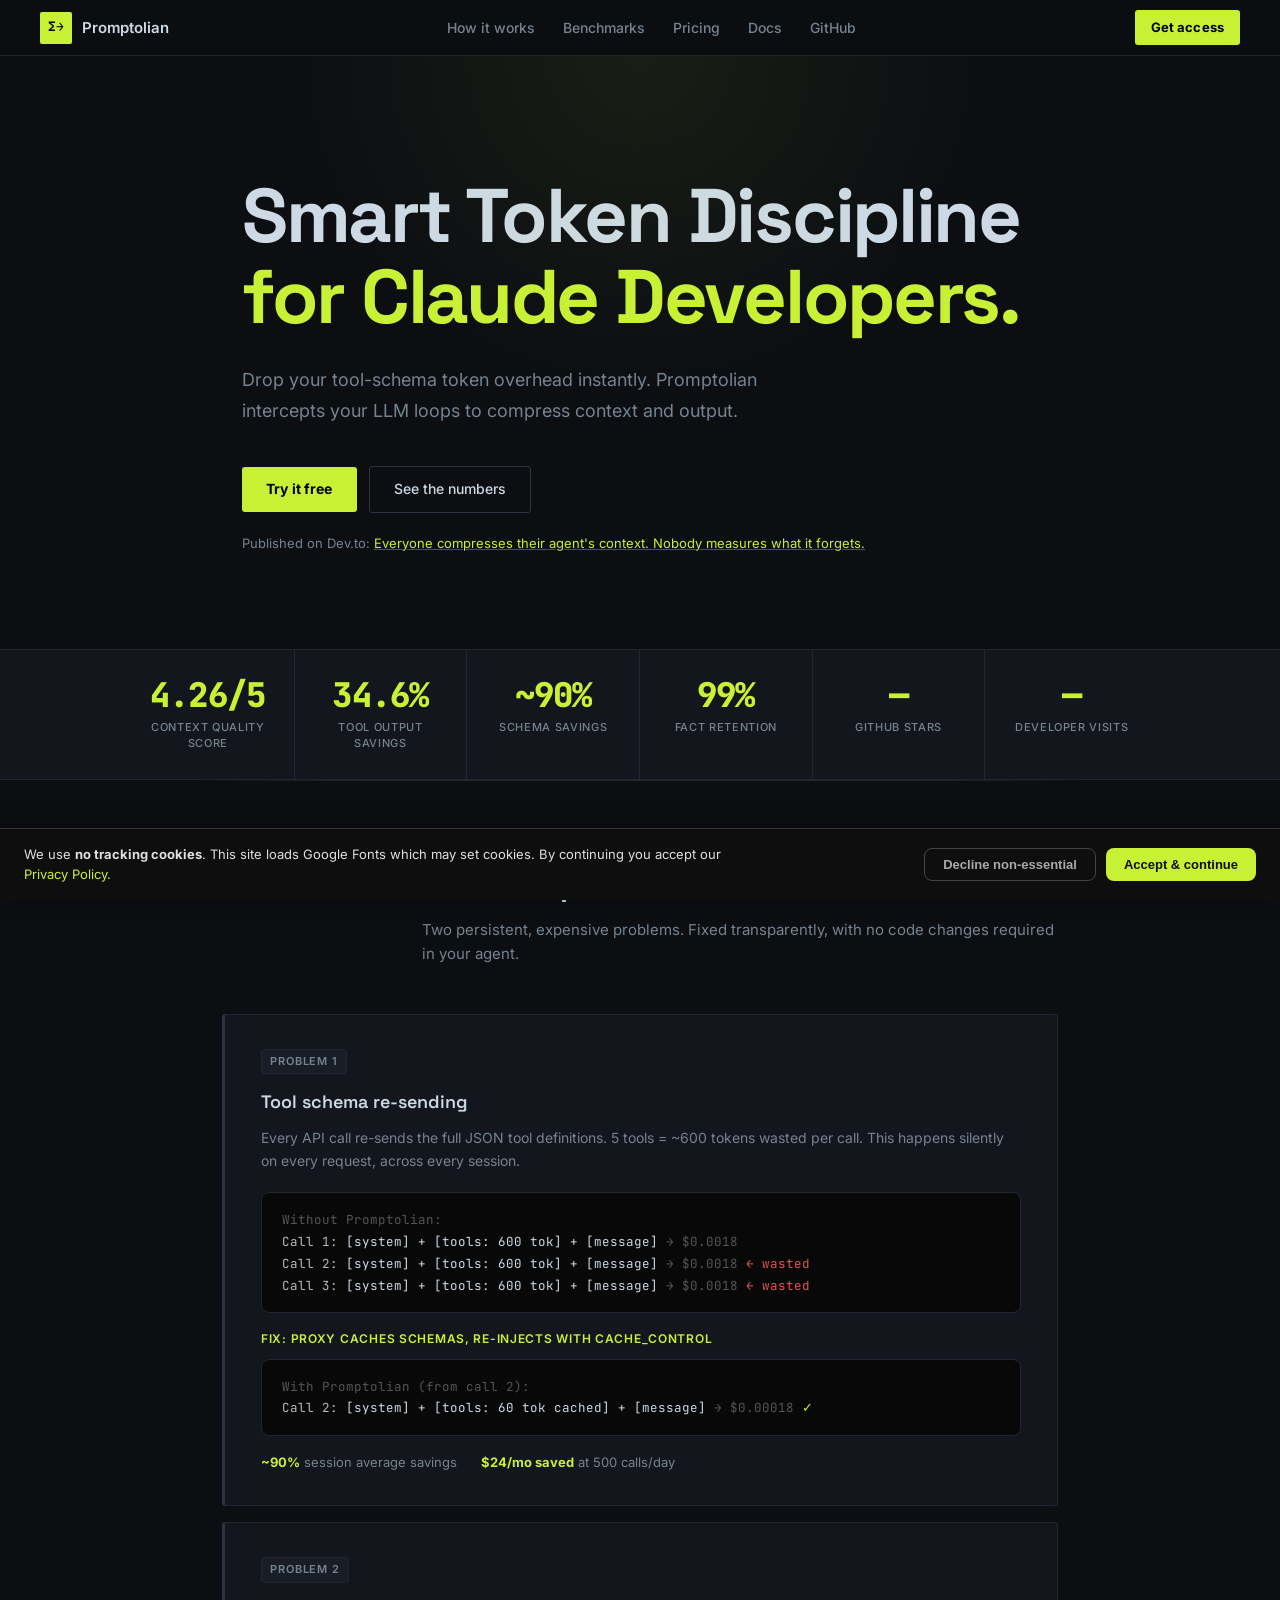
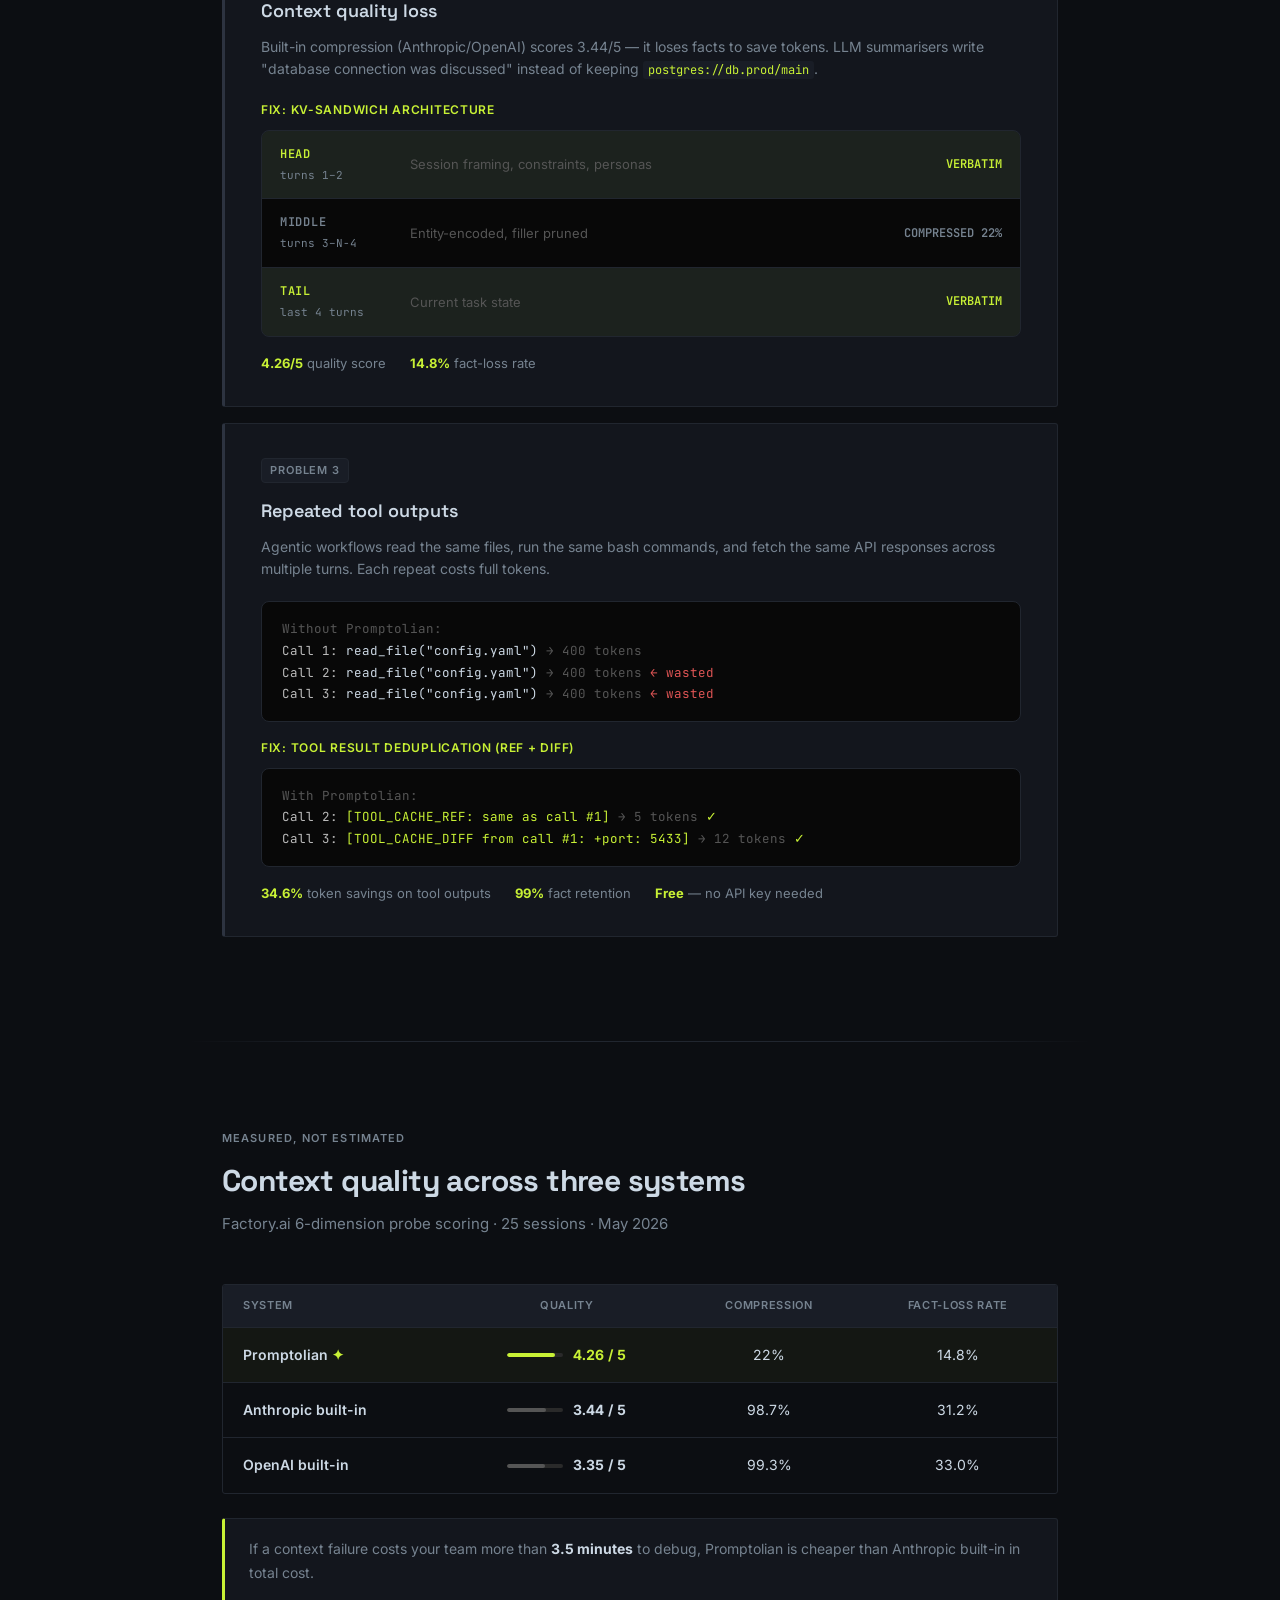
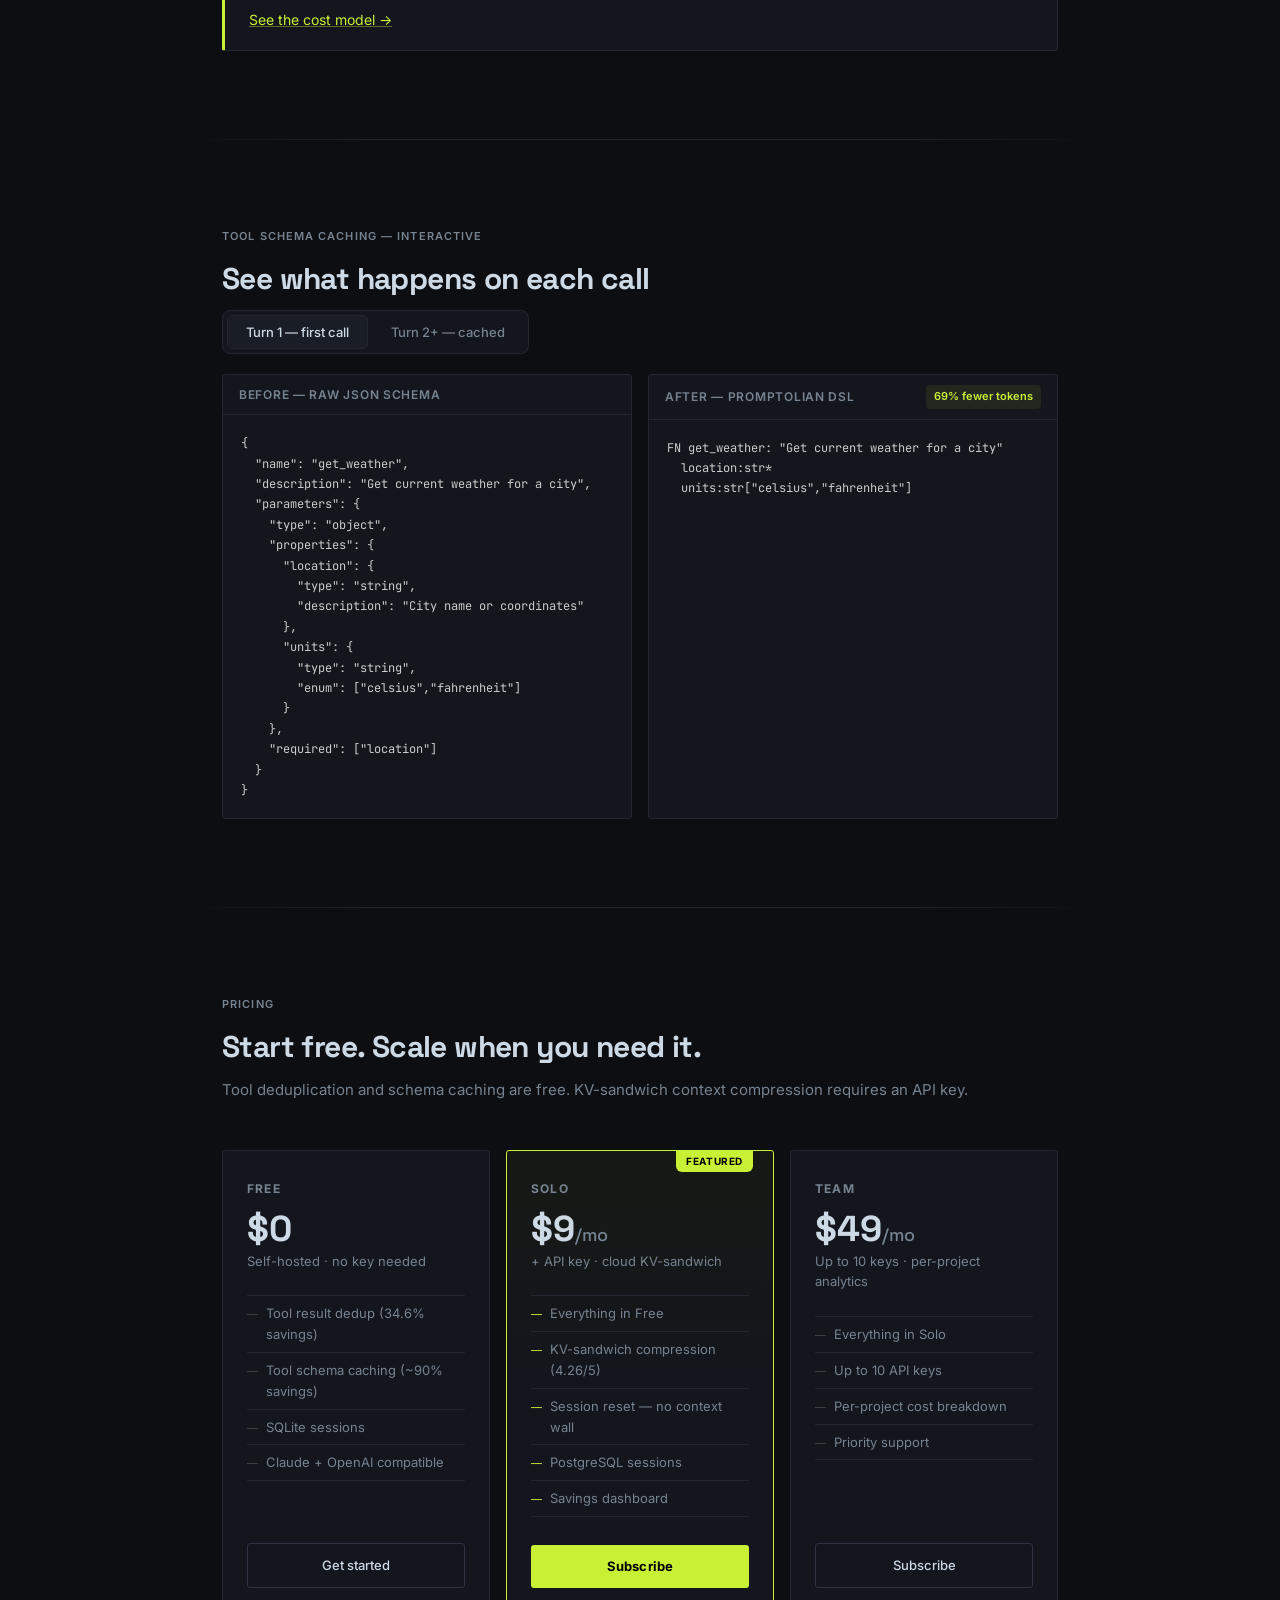
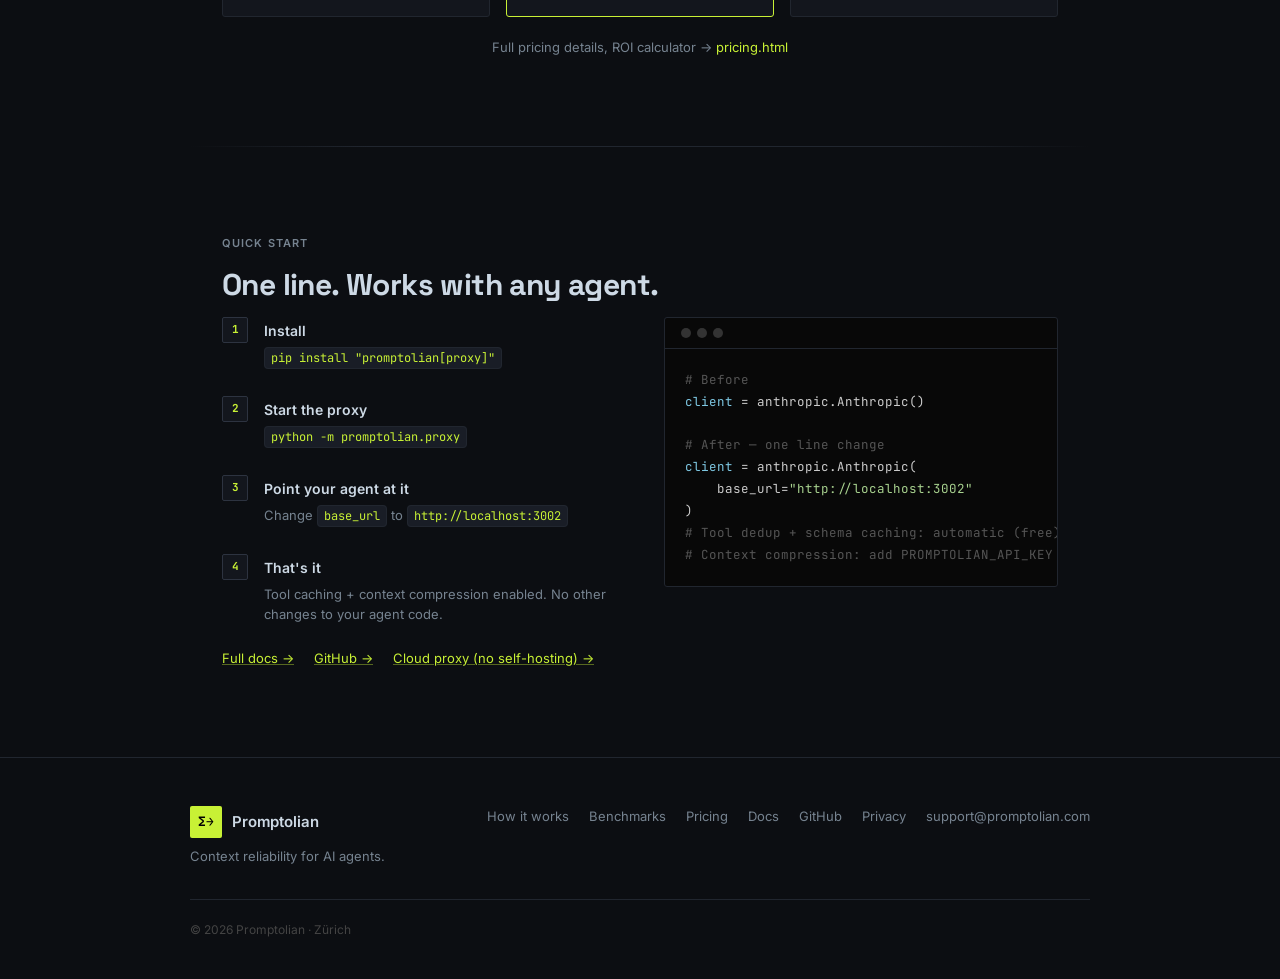
==== commit 50063a24: "design: Space Grotesk headings, left-align hero, remove badge, strip arrows from CTAs, smaller secti" ====
--- a/website/index.html
+++ b/website/index.html
@@ -6,7 +6,7 @@
   <title>Promptolian — Context Reliability Proxy for AI Agents</title>
   <link rel="preconnect" href="https://fonts.googleapis.com">
   <link rel="preconnect" href="https://fonts.gstatic.com" crossorigin>
-  <link href="https://fonts.googleapis.com/css2?family=Inter:wght@400;500;600;700&family=JetBrains+Mono:wght@400;500&display=swap" rel="stylesheet">
+  <link href="https://fonts.googleapis.com/css2?family=Inter:wght@400;500;600&family=Space+Grotesk:wght@600;700;800&family=JetBrains+Mono:wght@400;500&display=swap" rel="stylesheet">
   <style>
     *, *::before, *::after { box-sizing: border-box; margin: 0; padding: 0; }
 
@@ -23,6 +23,7 @@
       --radius-card: 3px;
       --radius-btn: 3px;
       --font: 'Inter', sans-serif;
+      --font-heading: 'Space Grotesk', sans-serif;
       --font-mono: 'JetBrains Mono', monospace;
     }
 
@@ -116,7 +117,7 @@
       max-width: 860px;
       margin: 0 auto;
       padding: 120px 32px 96px;
-      text-align: center;
+      text-align: left;
       position: relative;
     }
     .hero::before {
@@ -155,6 +156,7 @@
     }
 
     .hero h1 {
+      font-family: var(--font-heading);
       font-size: clamp(40px, 7vw, 76px);
       font-weight: 800;
       line-height: 1.06;
@@ -168,7 +170,7 @@
       font-size: 18px;
       color: var(--muted);
       max-width: 540px;
-      margin: 0 auto 40px;
+      margin: 0 0 40px;
       line-height: 1.7;
       font-weight: 400;
     }
@@ -176,7 +178,7 @@
     .hero-ctas {
       display: flex;
       align-items: center;
-      justify-content: center;
+      justify-content: flex-start;
       gap: 12px;
       flex-wrap: wrap;
       margin-bottom: 20px;
@@ -290,10 +292,11 @@
     }
 
     .section-title {
-      font-size: clamp(28px, 4vw, 42px);
-      font-weight: 800;
-      letter-spacing: -0.03em;
-      line-height: 1.1;
+      font-family: var(--font-heading);
+      font-size: clamp(22px, 3vw, 30px);
+      font-weight: 700;
+      letter-spacing: -0.02em;
+      line-height: 1.15;
       margin-bottom: 14px;
     }
 
@@ -342,6 +345,7 @@
     }
 
     .problem-title {
+      font-family: var(--font-heading);
       font-size: 18px;
       font-weight: 600;
       margin-bottom: 10px;
@@ -661,6 +665,7 @@
     }
 
     .pricing-price {
+      font-family: var(--font-heading);
       font-size: 36px;
       font-weight: 700;
       line-height: 1;
@@ -957,17 +962,16 @@
     <li><a href="docs.html">Docs</a></li>
     <li><a href="https://github.com/Maurizio-L/promptolian-public" target="_blank" rel="noopener">GitHub</a></li>
   </ul>
-  <a href="#quickstart" class="btn-nav">Get started →</a>
+  <a href="#quickstart" class="btn-nav">Get access</a>
 </nav>
 
 <!-- HERO -->
 <section class="hero">
-  <div class="hero-badge">Context Reliability Proxy · Open source</div>
   <h1>Smart Token Discipline<br><span class="accent">for Claude Developers.</span></h1>
   <p class="hero-sub">Drop your tool-schema token overhead instantly. Promptolian intercepts your LLM loops to compress context and output.</p>
   <div class="hero-ctas">
-    <a href="#quickstart" class="btn-primary" data-track="hero_get_started">Get started →</a>
-    <a href="benchmarks.html" class="btn-ghost" data-track="hero_benchmark">Read the benchmark →</a>
+    <a href="#quickstart" class="btn-primary" data-track="hero_get_started">Try it free</a>
+    <a href="benchmarks.html" class="btn-ghost" data-track="hero_benchmark">See the numbers</a>
   </div>
   <p class="hero-devto">Published on Dev.to: <a href="https://dev.to/mauriziol/everyone-compresses-their-agents-context-nobody-measures-what-it-forgets-5gp3" target="_blank" rel="noopener">Everyone compresses their agent's context. Nobody measures what it forgets.</a></p>
 </section>
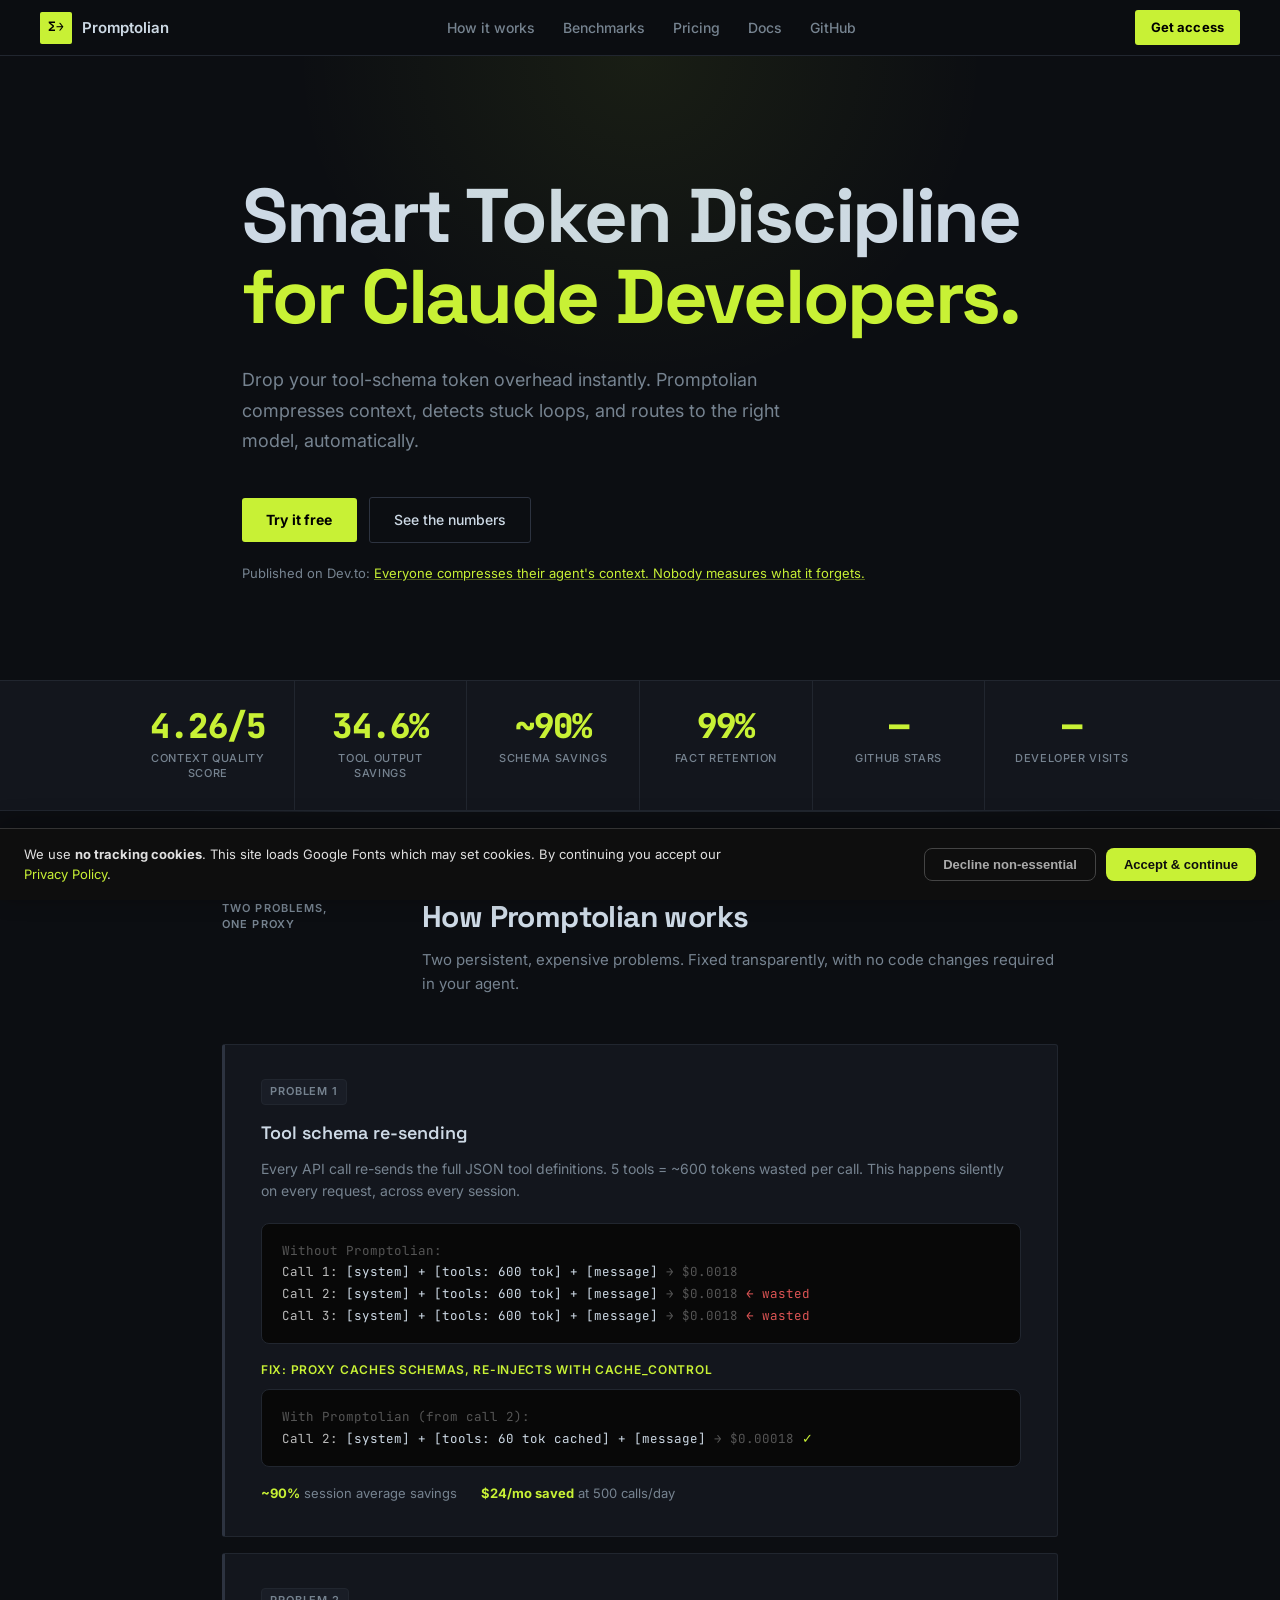
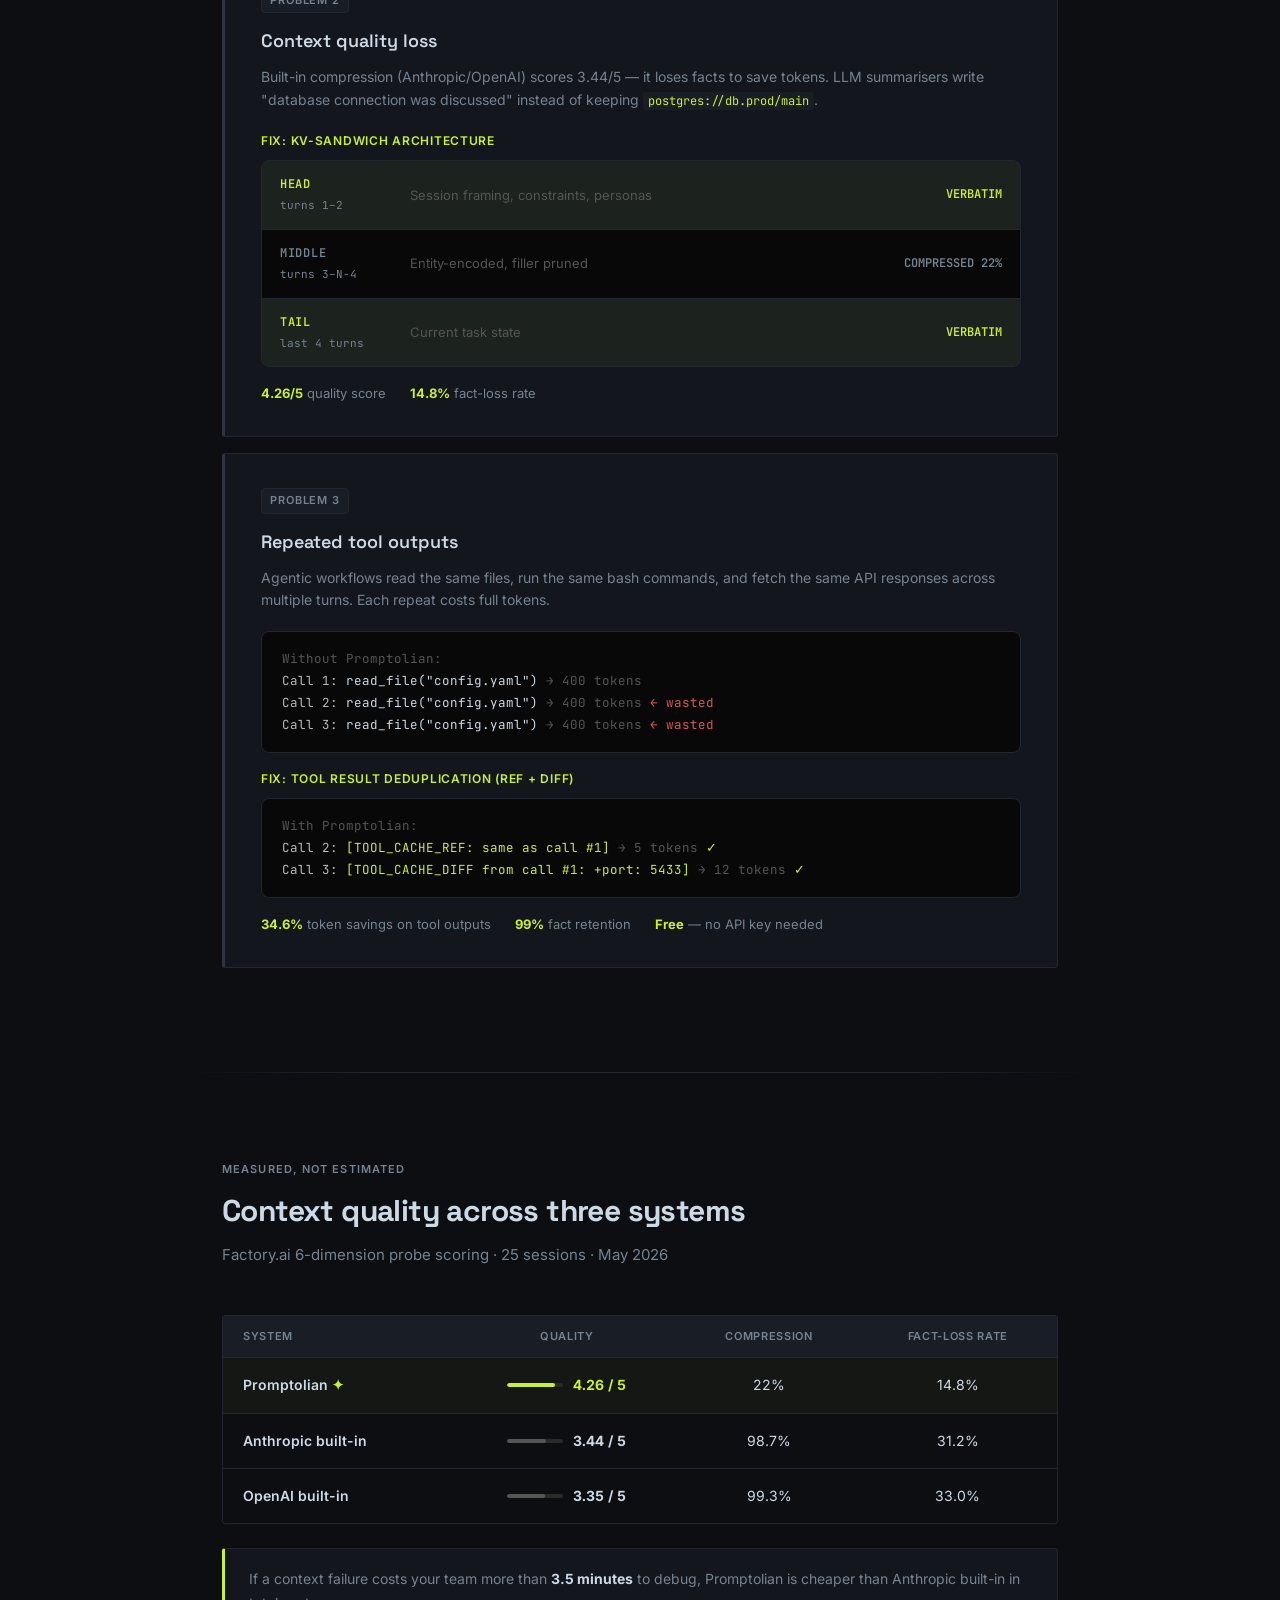
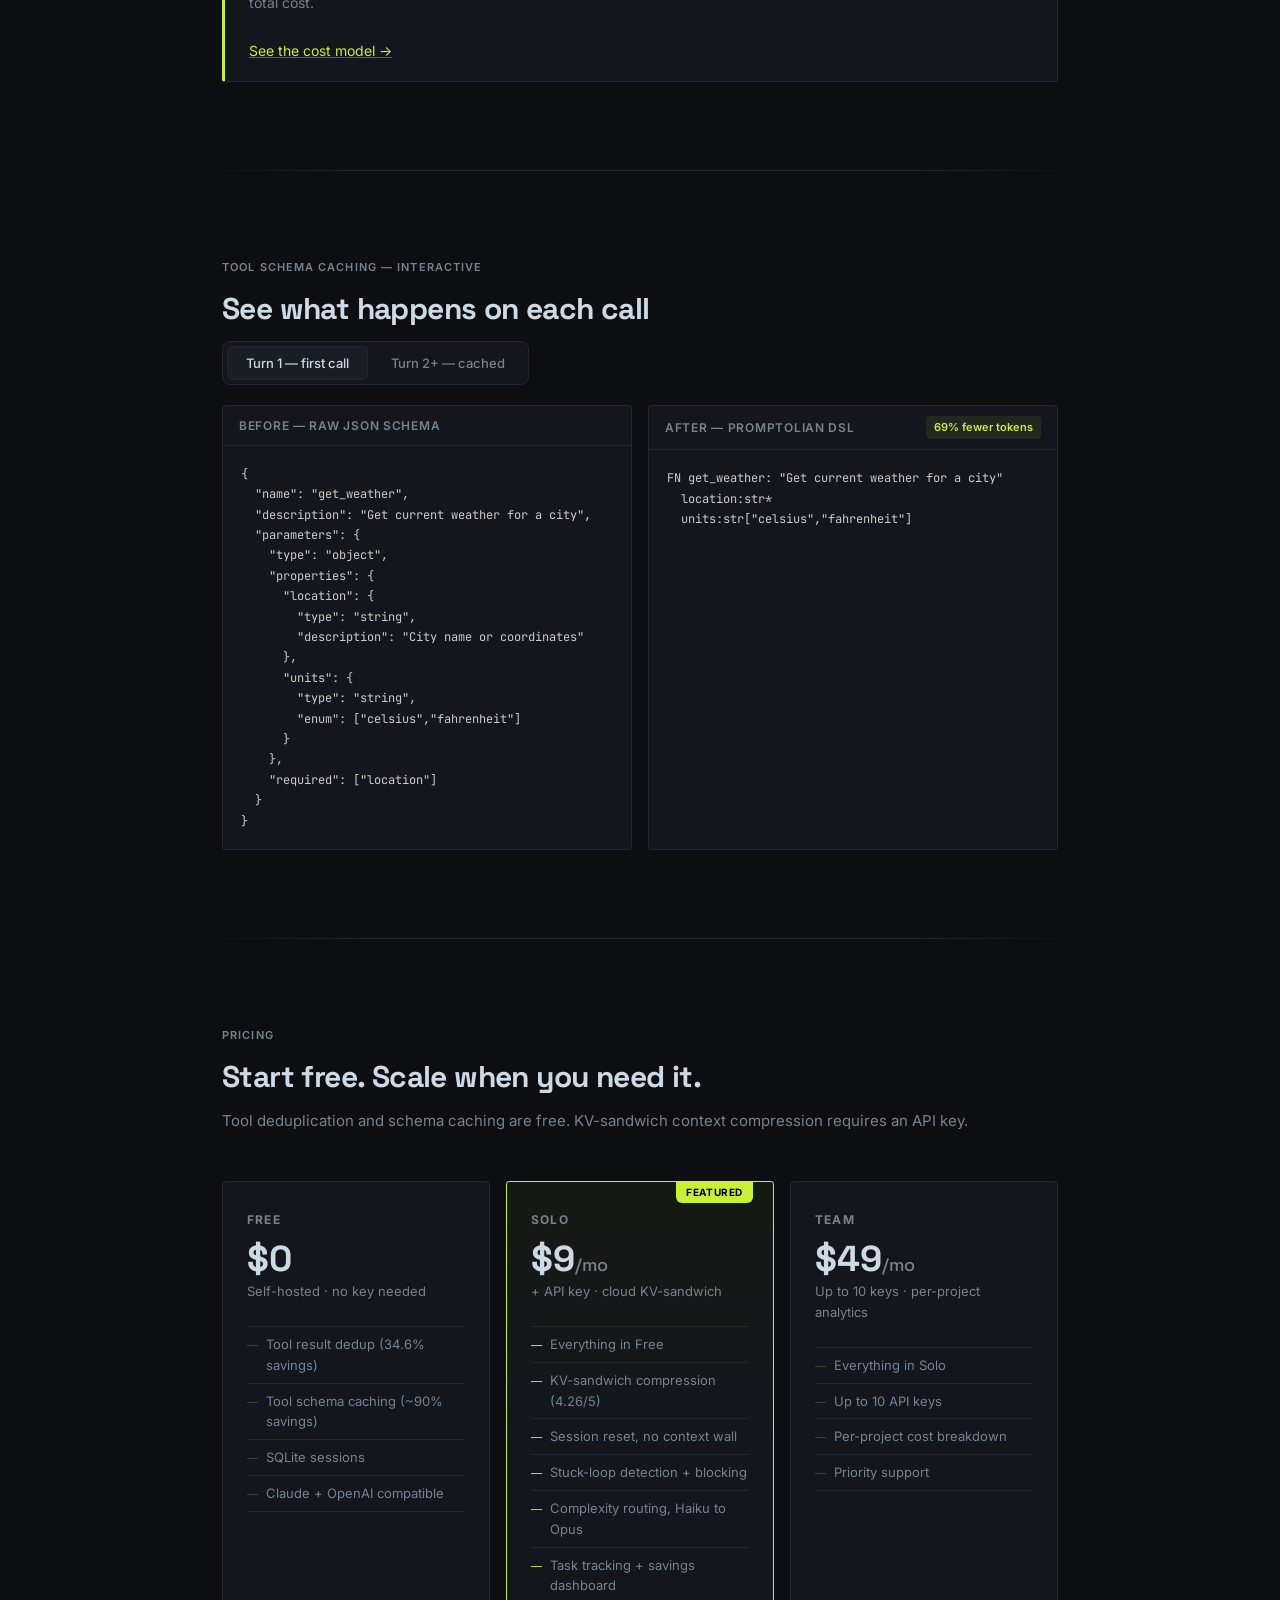
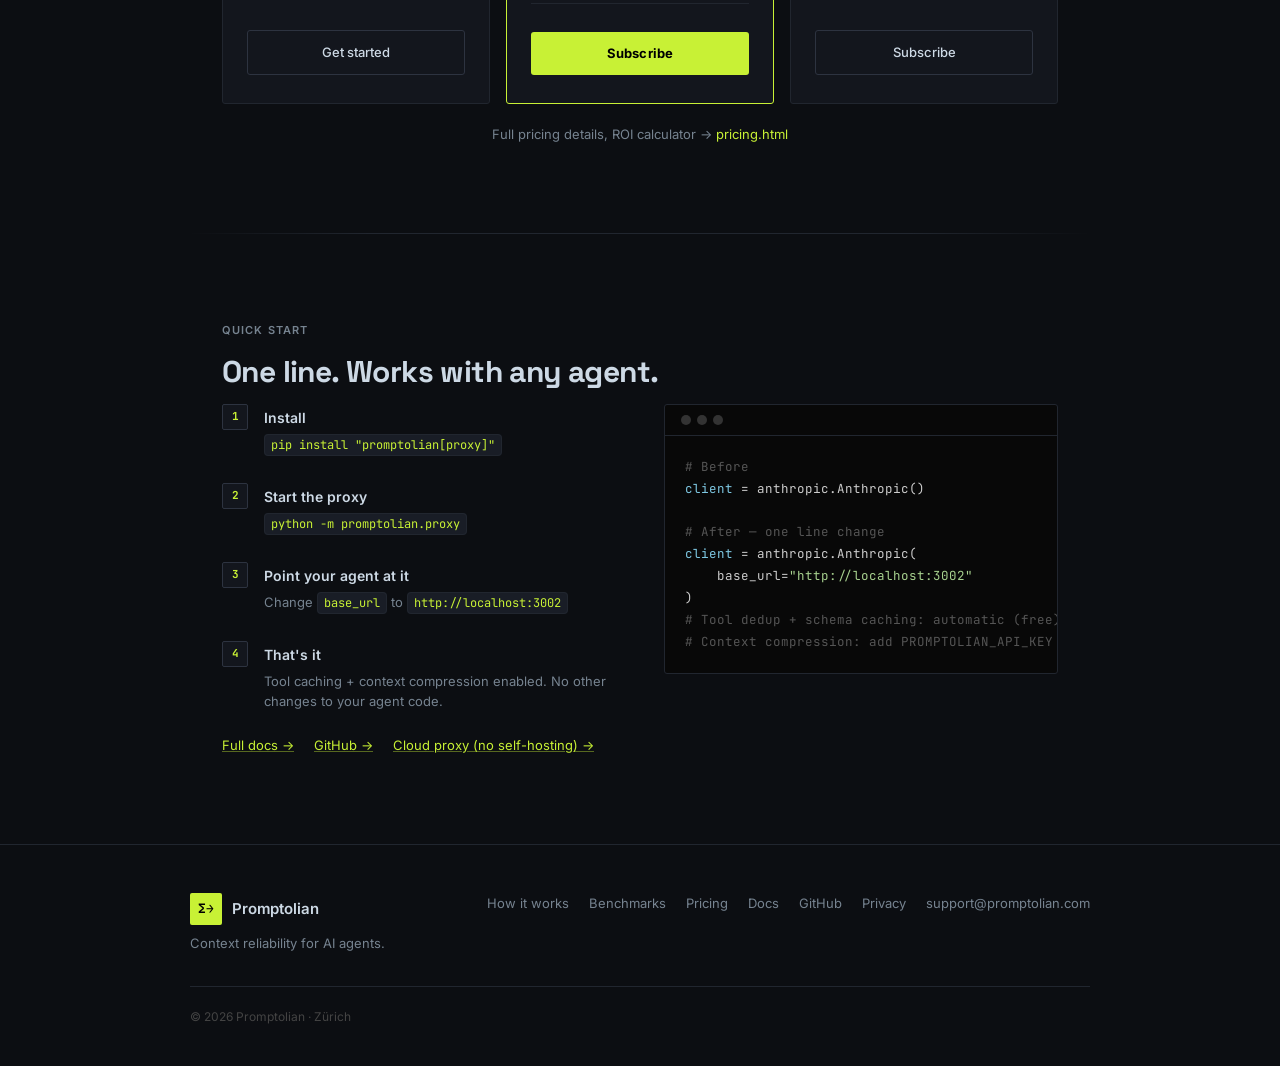
==== commit 161dd404: "feat: update hero copy and pricing features for 2.4.0" ====
--- a/website/index.html
+++ b/website/index.html
@@ -968,7 +968,7 @@
 <!-- HERO -->
 <section class="hero">
   <h1>Smart Token Discipline<br><span class="accent">for Claude Developers.</span></h1>
-  <p class="hero-sub">Drop your tool-schema token overhead instantly. Promptolian intercepts your LLM loops to compress context and output.</p>
+  <p class="hero-sub">Drop your tool-schema token overhead instantly. Promptolian compresses context, detects stuck loops, and routes to the right model, automatically.</p>
   <div class="hero-ctas">
     <a href="#quickstart" class="btn-primary" data-track="hero_get_started">Try it free</a>
     <a href="benchmarks.html" class="btn-ghost" data-track="hero_benchmark">See the numbers</a>
@@ -1279,9 +1279,10 @@
       <ul class="pricing-features">
         <li>Everything in Free</li>
         <li>KV-sandwich compression (4.26/5)</li>
-        <li>Session reset — no context wall</li>
-        <li>PostgreSQL sessions</li>
-        <li>Savings dashboard</li>
+        <li>Session reset, no context wall</li>
+        <li>Stuck-loop detection + blocking</li>
+        <li>Complexity routing, Haiku to Opus</li>
+        <li>Task tracking + savings dashboard</li>
       </ul>
       <a href="pricing.html" class="btn-pricing-primary" data-track="pricing_solo_cta">Subscribe</a>
     </div>
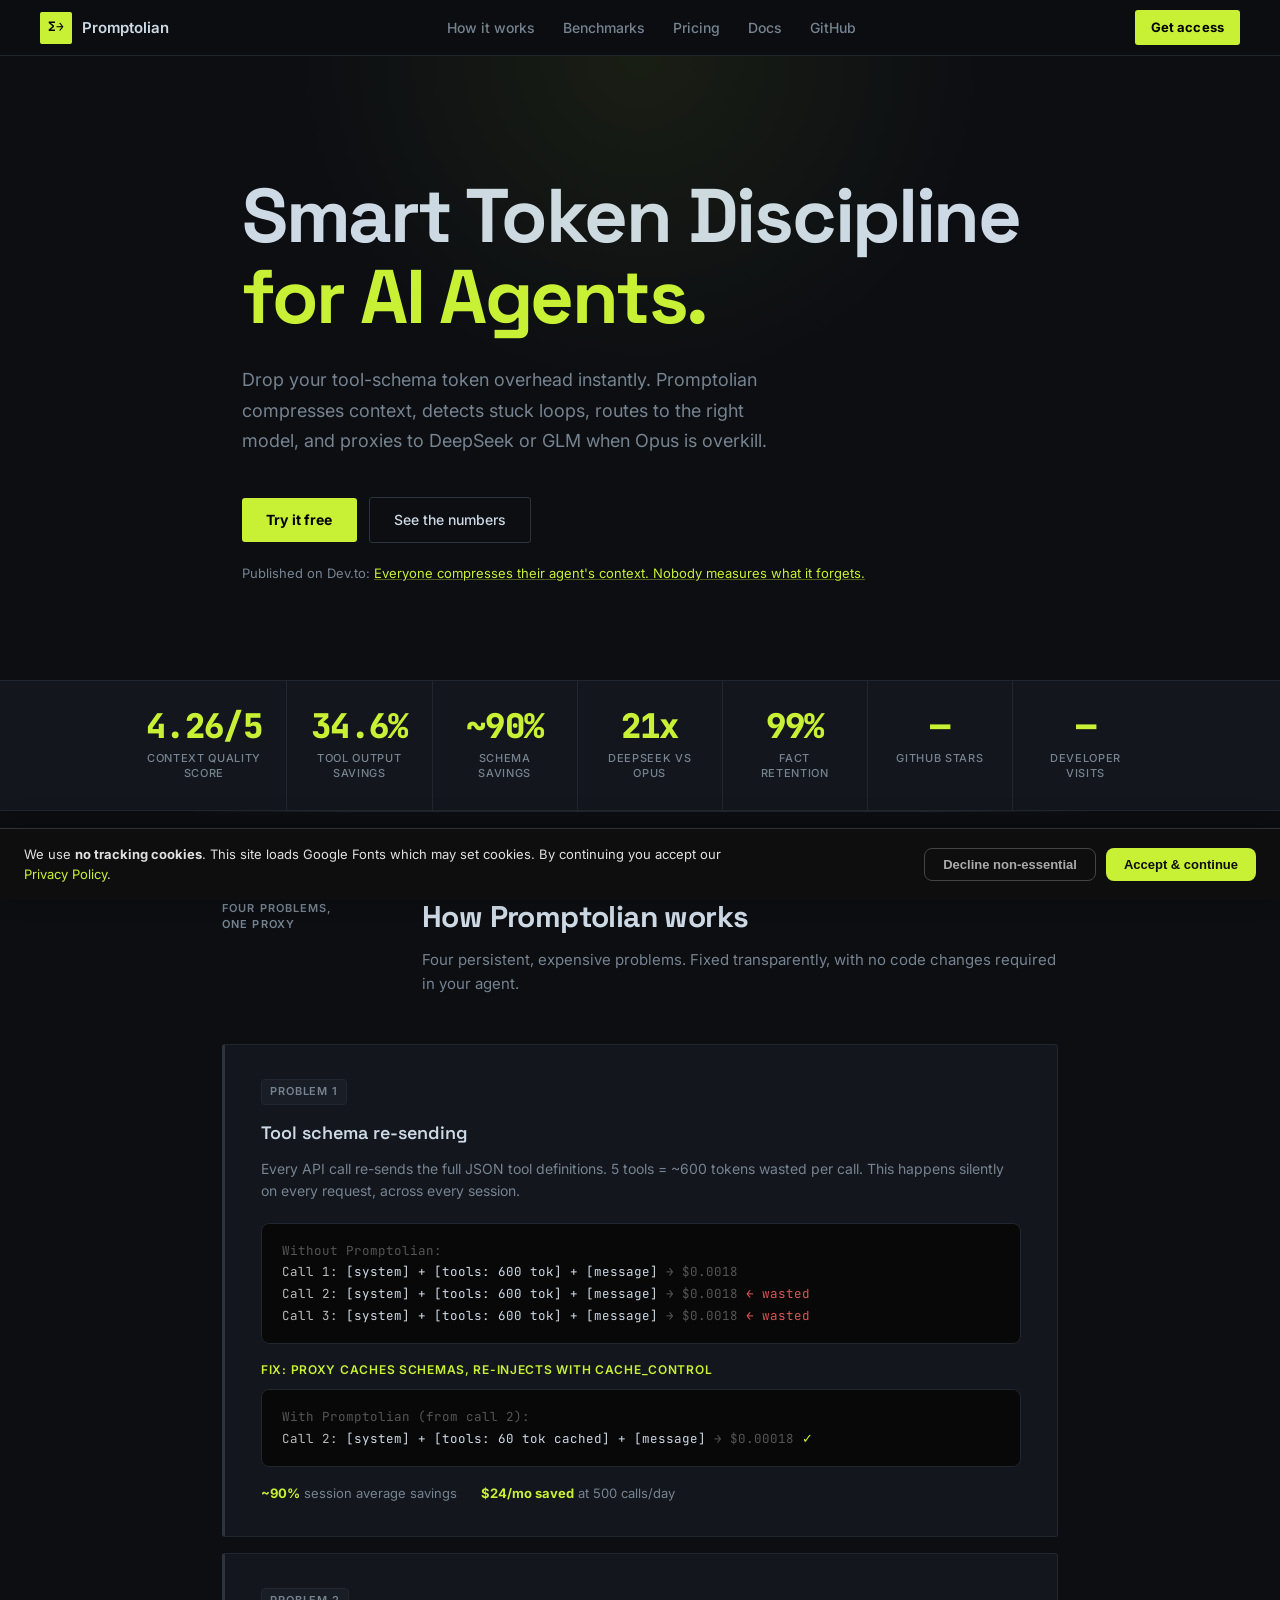
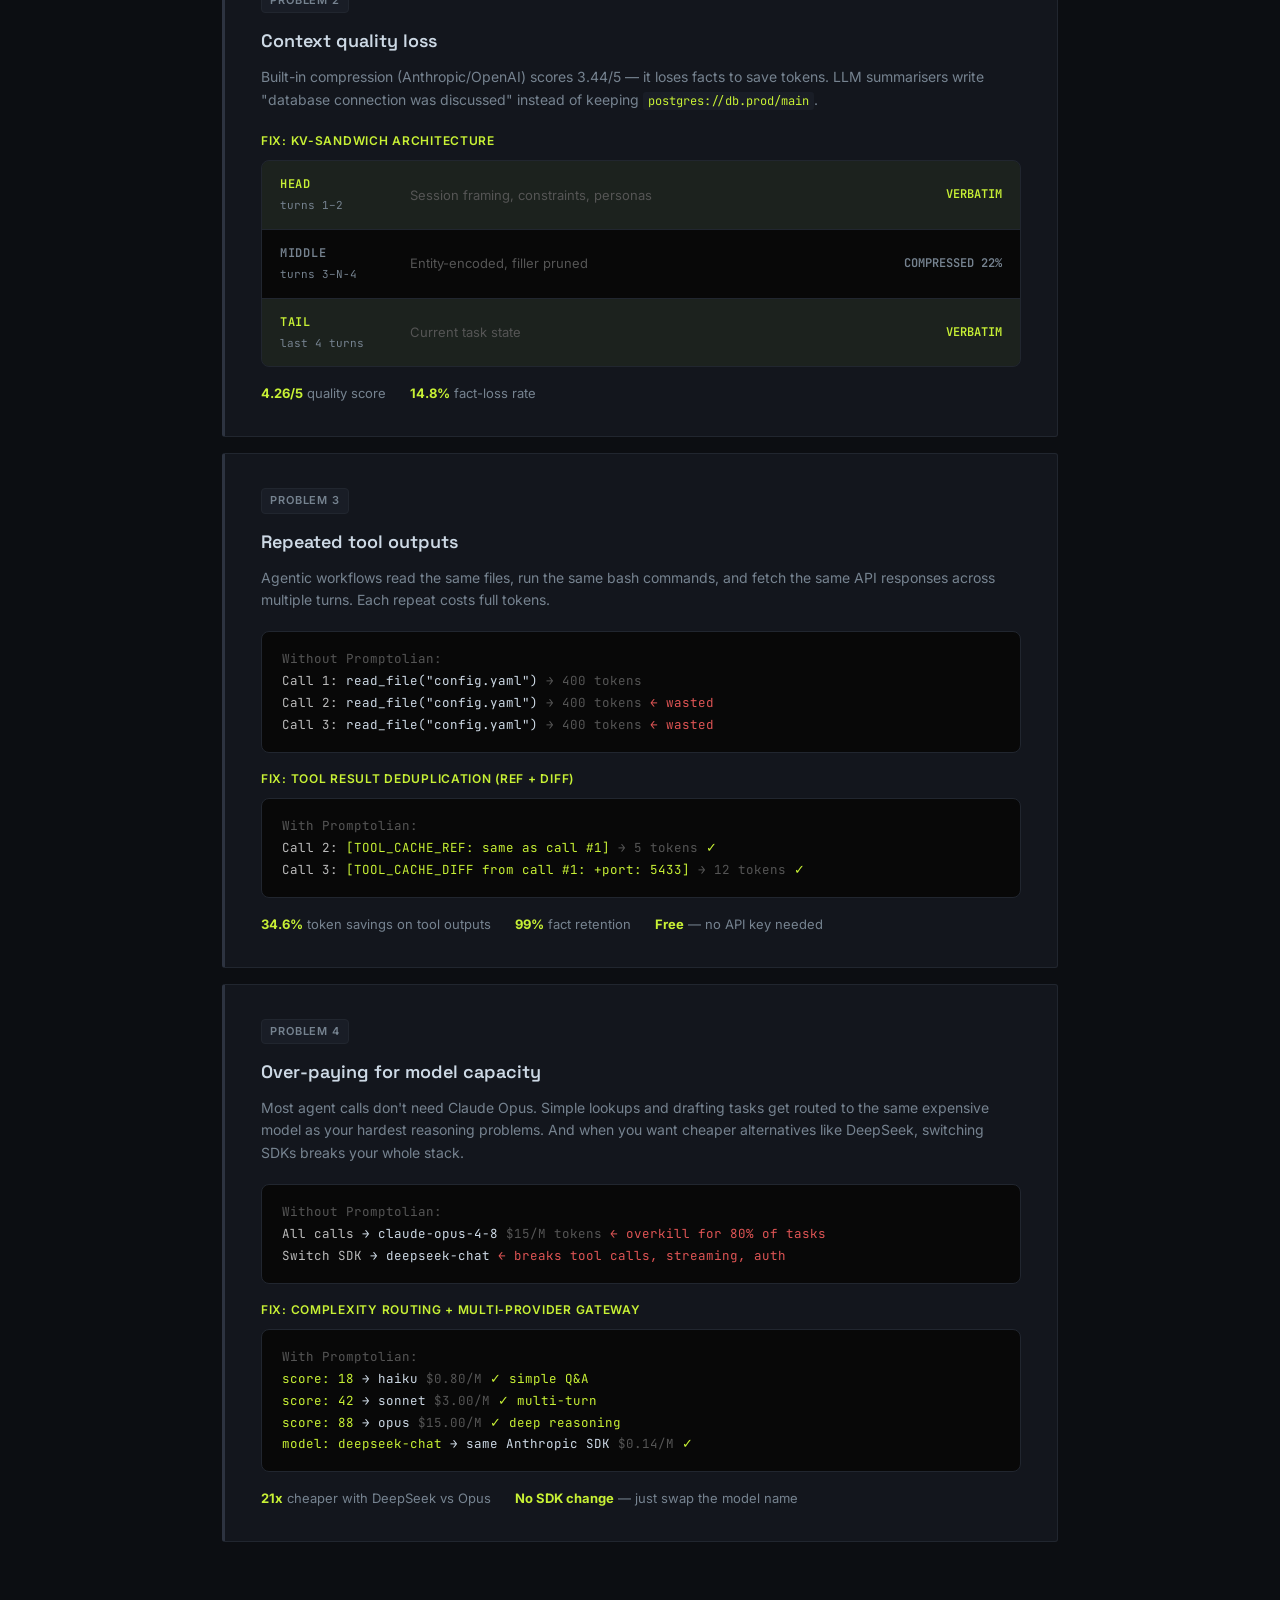
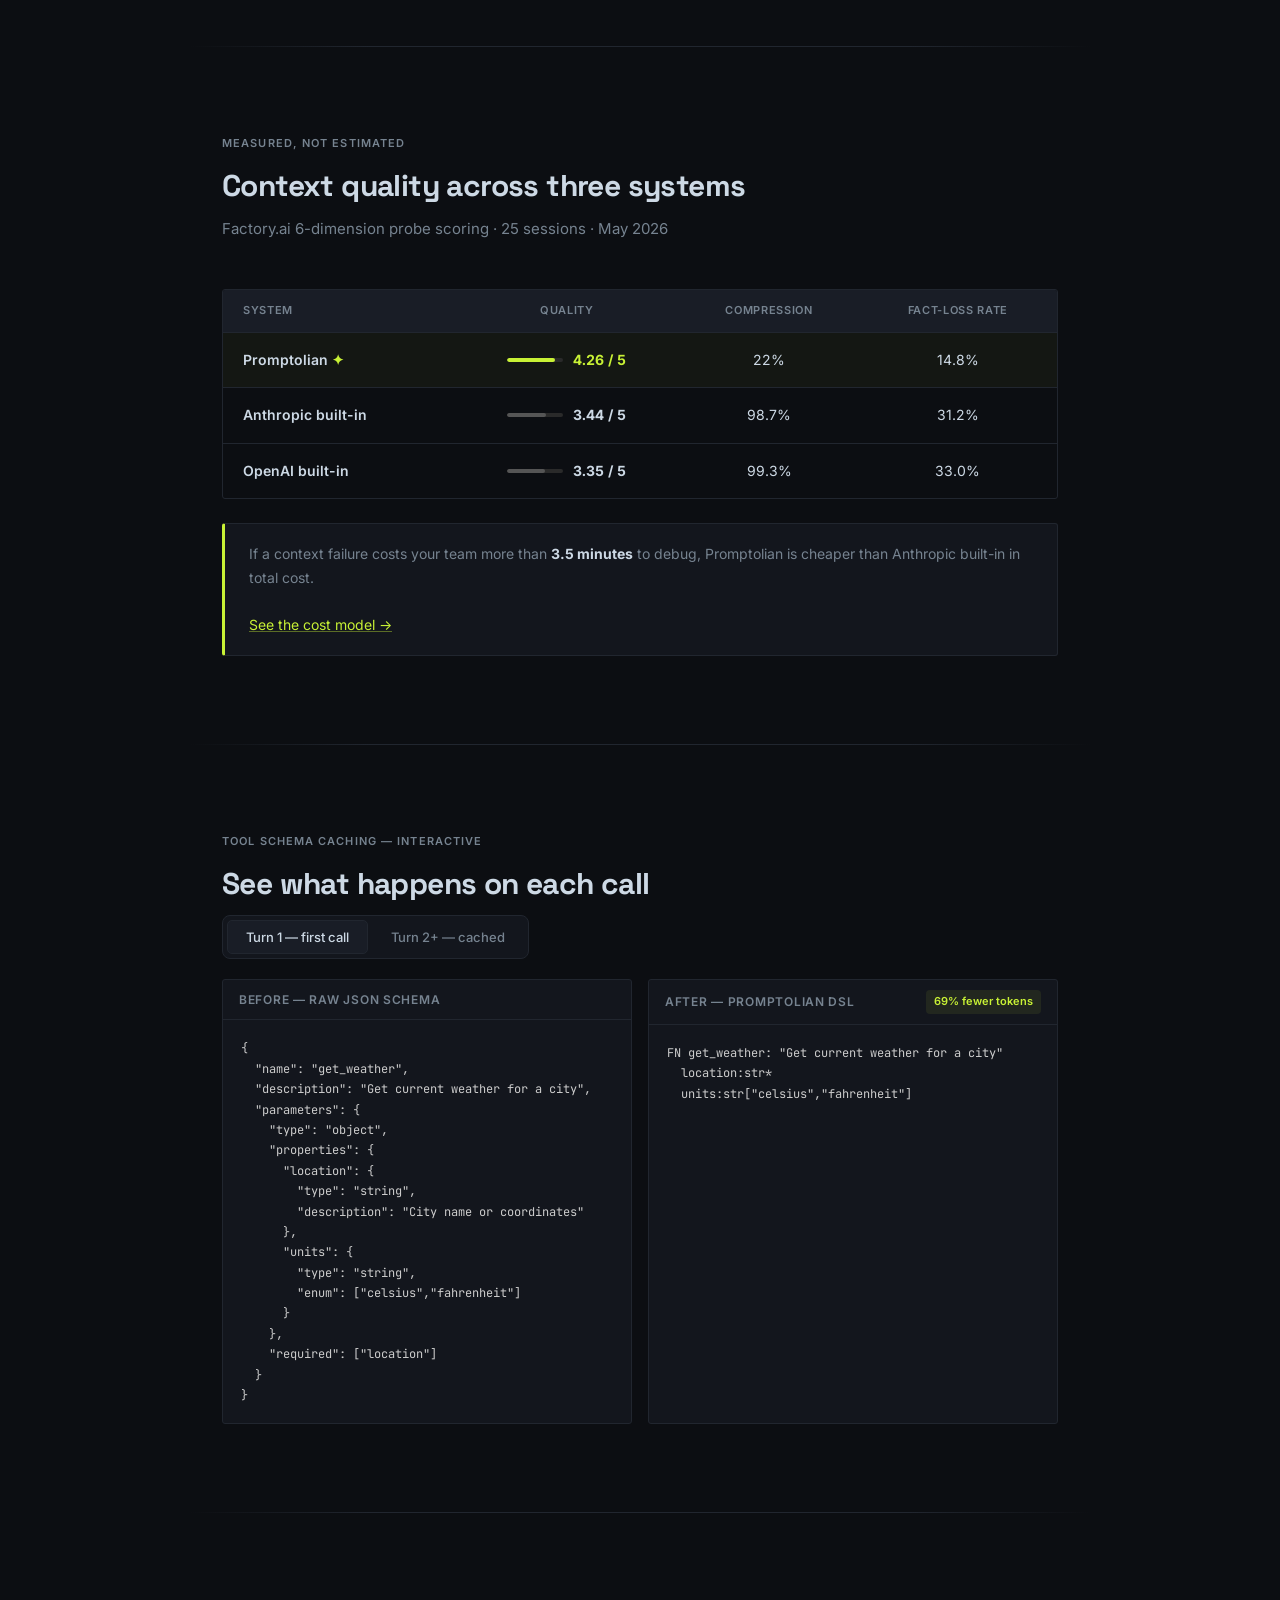
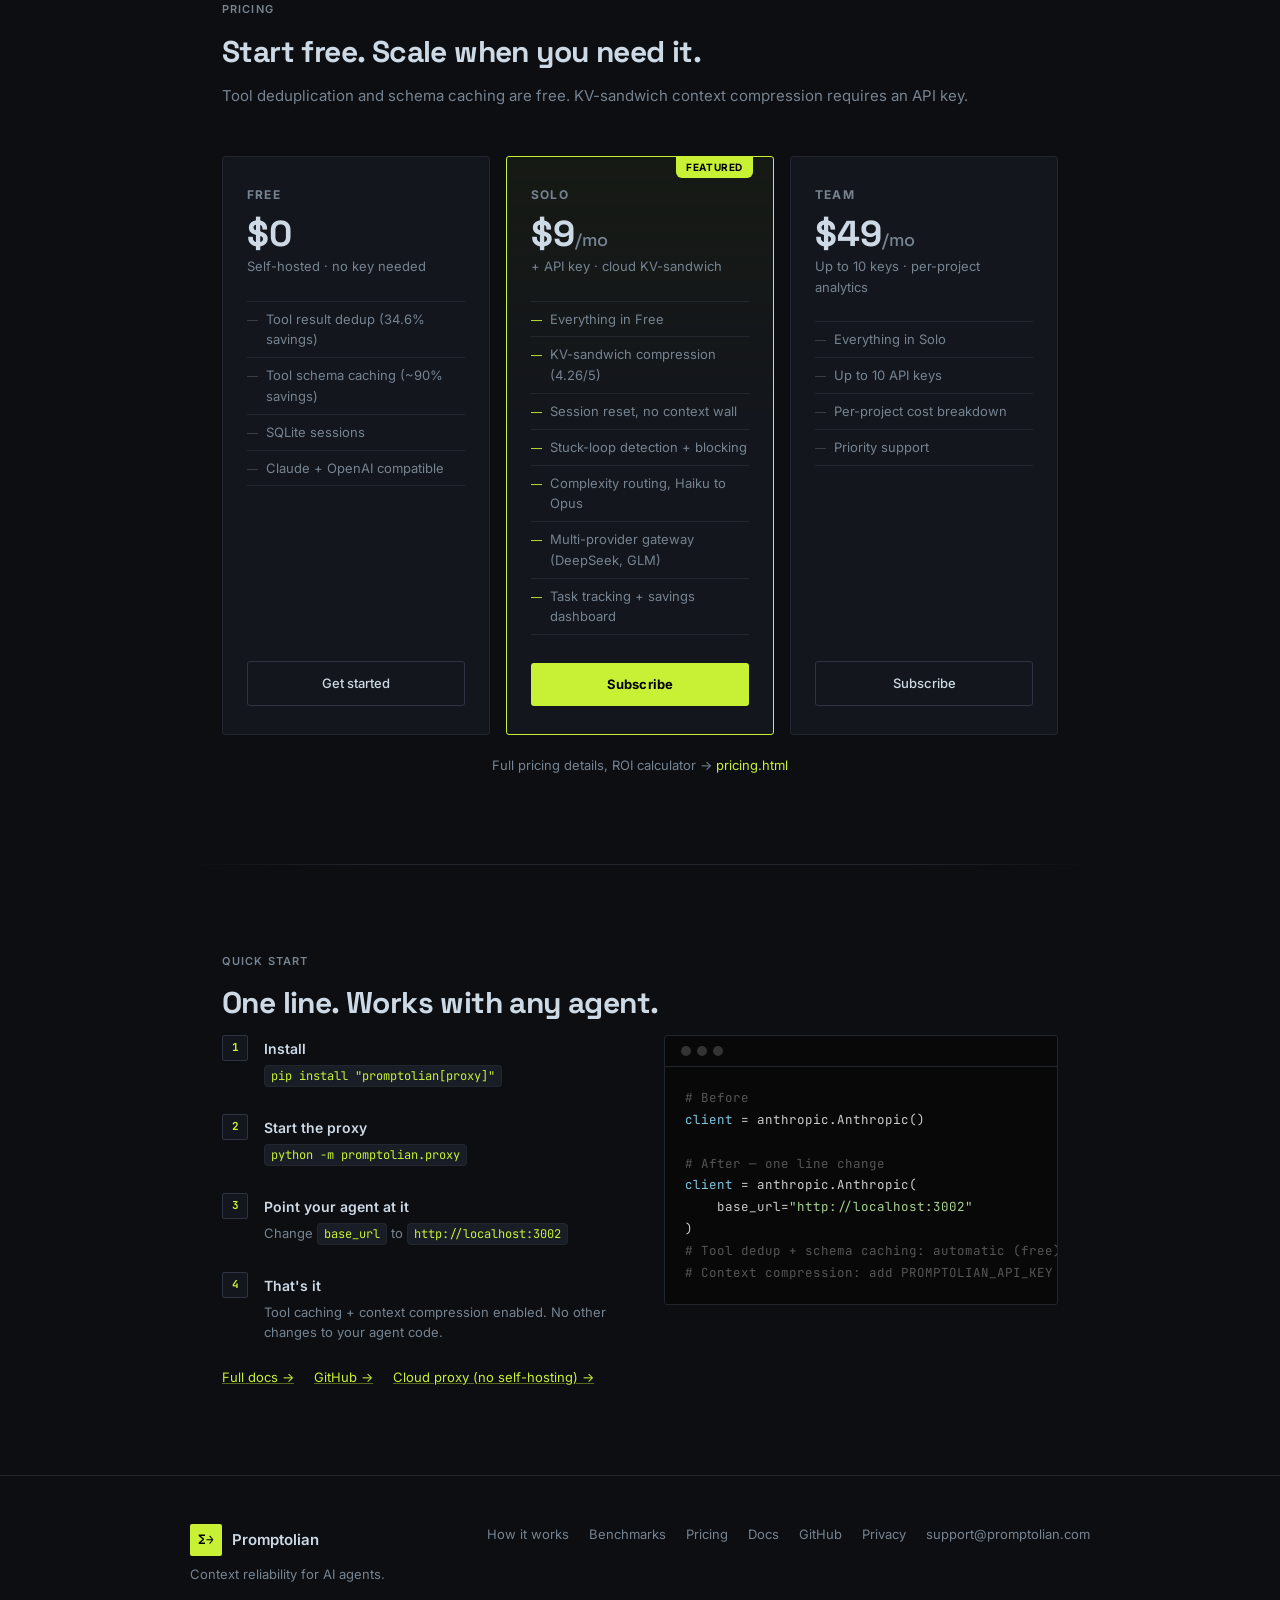
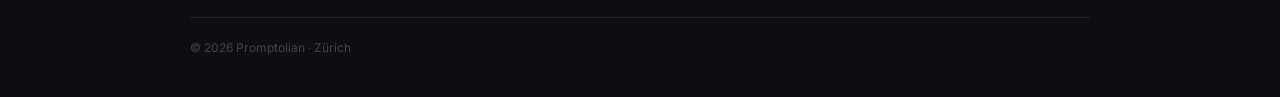
==== commit f097d939: "feat: add multi-provider routing block, DeepSeek stat, update hero copy for v2.4" ====
--- a/website/index.html
+++ b/website/index.html
@@ -239,7 +239,7 @@
       max-width: 1100px;
       margin: 0 auto;
       display: grid;
-      grid-template-columns: repeat(6, 1fr);
+      grid-template-columns: repeat(7, 1fr);
       padding: 0 32px;
     }
 
@@ -905,6 +905,7 @@
       .stat-cell:nth-child(2) { border-right: none; }
       .stat-cell:nth-child(4) { border-right: none; }
       .stat-cell:nth-child(6) { border-right: none; }
+      .stat-cell:nth-child(7) { border-right: none; }
 
       .section { padding: 56px 20px; }
 
@@ -967,8 +968,8 @@
 
 <!-- HERO -->
 <section class="hero">
-  <h1>Smart Token Discipline<br><span class="accent">for Claude Developers.</span></h1>
-  <p class="hero-sub">Drop your tool-schema token overhead instantly. Promptolian compresses context, detects stuck loops, and routes to the right model, automatically.</p>
+  <h1>Smart Token Discipline<br><span class="accent">for AI Agents.</span></h1>
+  <p class="hero-sub">Drop your tool-schema token overhead instantly. Promptolian compresses context, detects stuck loops, routes to the right model, and proxies to DeepSeek or GLM when Opus is overkill.</p>
   <div class="hero-ctas">
     <a href="#quickstart" class="btn-primary" data-track="hero_get_started">Try it free</a>
     <a href="benchmarks.html" class="btn-ghost" data-track="hero_benchmark">See the numbers</a>
@@ -992,6 +993,10 @@
       <div class="stat-label">Schema savings</div>
     </div>
     <div class="stat-cell">
+      <div class="stat-value">21x</div>
+      <div class="stat-label">DeepSeek vs Opus</div>
+    </div>
+    <div class="stat-cell">
       <div class="stat-value">99%</div>
       <div class="stat-label">Fact retention</div>
     </div>
@@ -1010,11 +1015,11 @@
 <section id="how-it-works" class="section section-sep">
   <div class="hiw-header">
     <div class="hiw-label-col">
-      <div class="section-label">Two problems,<br>one proxy</div>
+      <div class="section-label">Four problems,<br>one proxy</div>
     </div>
     <div>
       <h2 class="section-title">How Promptolian works</h2>
-      <p class="section-sub" style="margin-bottom:0">Two persistent, expensive problems. Fixed transparently, with no code changes required in your agent.</p>
+      <p class="section-sub" style="margin-bottom:0">Four persistent, expensive problems. Fixed transparently, with no code changes required in your agent.</p>
     </div>
   </div>
 
@@ -1106,6 +1111,32 @@
       <span class="pstat"><strong>34.6%</strong> token savings on tool outputs</span>
       <span class="pstat"><strong>99%</strong> fact retention</span>
       <span class="pstat"><strong>Free</strong> — no API key needed</span>
+    </div>
+  </div>
+
+  <!-- Problem 4 -->
+  <div class="problem-block">
+    <div class="problem-tag">Problem 4</div>
+    <h3 class="problem-title">Over-paying for model capacity</h3>
+    <p class="problem-desc">Most agent calls don't need Claude Opus. Simple lookups and drafting tasks get routed to the same expensive model as your hardest reasoning problems. And when you want cheaper alternatives like DeepSeek, switching SDKs breaks your whole stack.</p>
+
+    <div class="code-visual">
+<span class="cv-dim">Without Promptolian:</span>
+<span class="cv-line"><span class="cv-normal">All calls</span>  → claude-opus-4-8  <span class="cv-dim">$15/M tokens</span>  <span class="cv-wasted">← overkill for 80% of tasks</span></span>
+<span class="cv-line"><span class="cv-normal">Switch SDK</span> → deepseek-chat     <span class="cv-wasted">← breaks tool calls, streaming, auth</span></span></div>
+
+    <div class="fix-label">Fix: Complexity routing + multi-provider gateway</div>
+
+    <div class="code-visual">
+<span class="cv-dim">With Promptolian:</span>
+<span class="cv-line"><span class="cv-saved">score: 18</span>  → haiku           <span class="cv-dim">$0.80/M</span>   <span class="cv-saved">✓ simple Q&amp;A</span></span>
+<span class="cv-line"><span class="cv-saved">score: 42</span>  → sonnet          <span class="cv-dim">$3.00/M</span>   <span class="cv-saved">✓ multi-turn</span></span>
+<span class="cv-line"><span class="cv-saved">score: 88</span>  → opus            <span class="cv-dim">$15.00/M</span>  <span class="cv-saved">✓ deep reasoning</span></span>
+<span class="cv-line"><span class="cv-saved">model: deepseek-chat</span>  → same Anthropic SDK  <span class="cv-dim">$0.14/M</span>  <span class="cv-saved">✓</span></span></div>
+
+    <div class="problem-stat">
+      <span class="pstat"><strong>21x</strong> cheaper with DeepSeek vs Opus</span>
+      <span class="pstat"><strong>No SDK change</strong> — just swap the model name</span>
     </div>
   </div>
 </section>
@@ -1282,6 +1313,7 @@
         <li>Session reset, no context wall</li>
         <li>Stuck-loop detection + blocking</li>
         <li>Complexity routing, Haiku to Opus</li>
+        <li>Multi-provider gateway (DeepSeek, GLM)</li>
         <li>Task tracking + savings dashboard</li>
       </ul>
       <a href="pricing.html" class="btn-pricing-primary" data-track="pricing_solo_cta">Subscribe</a>
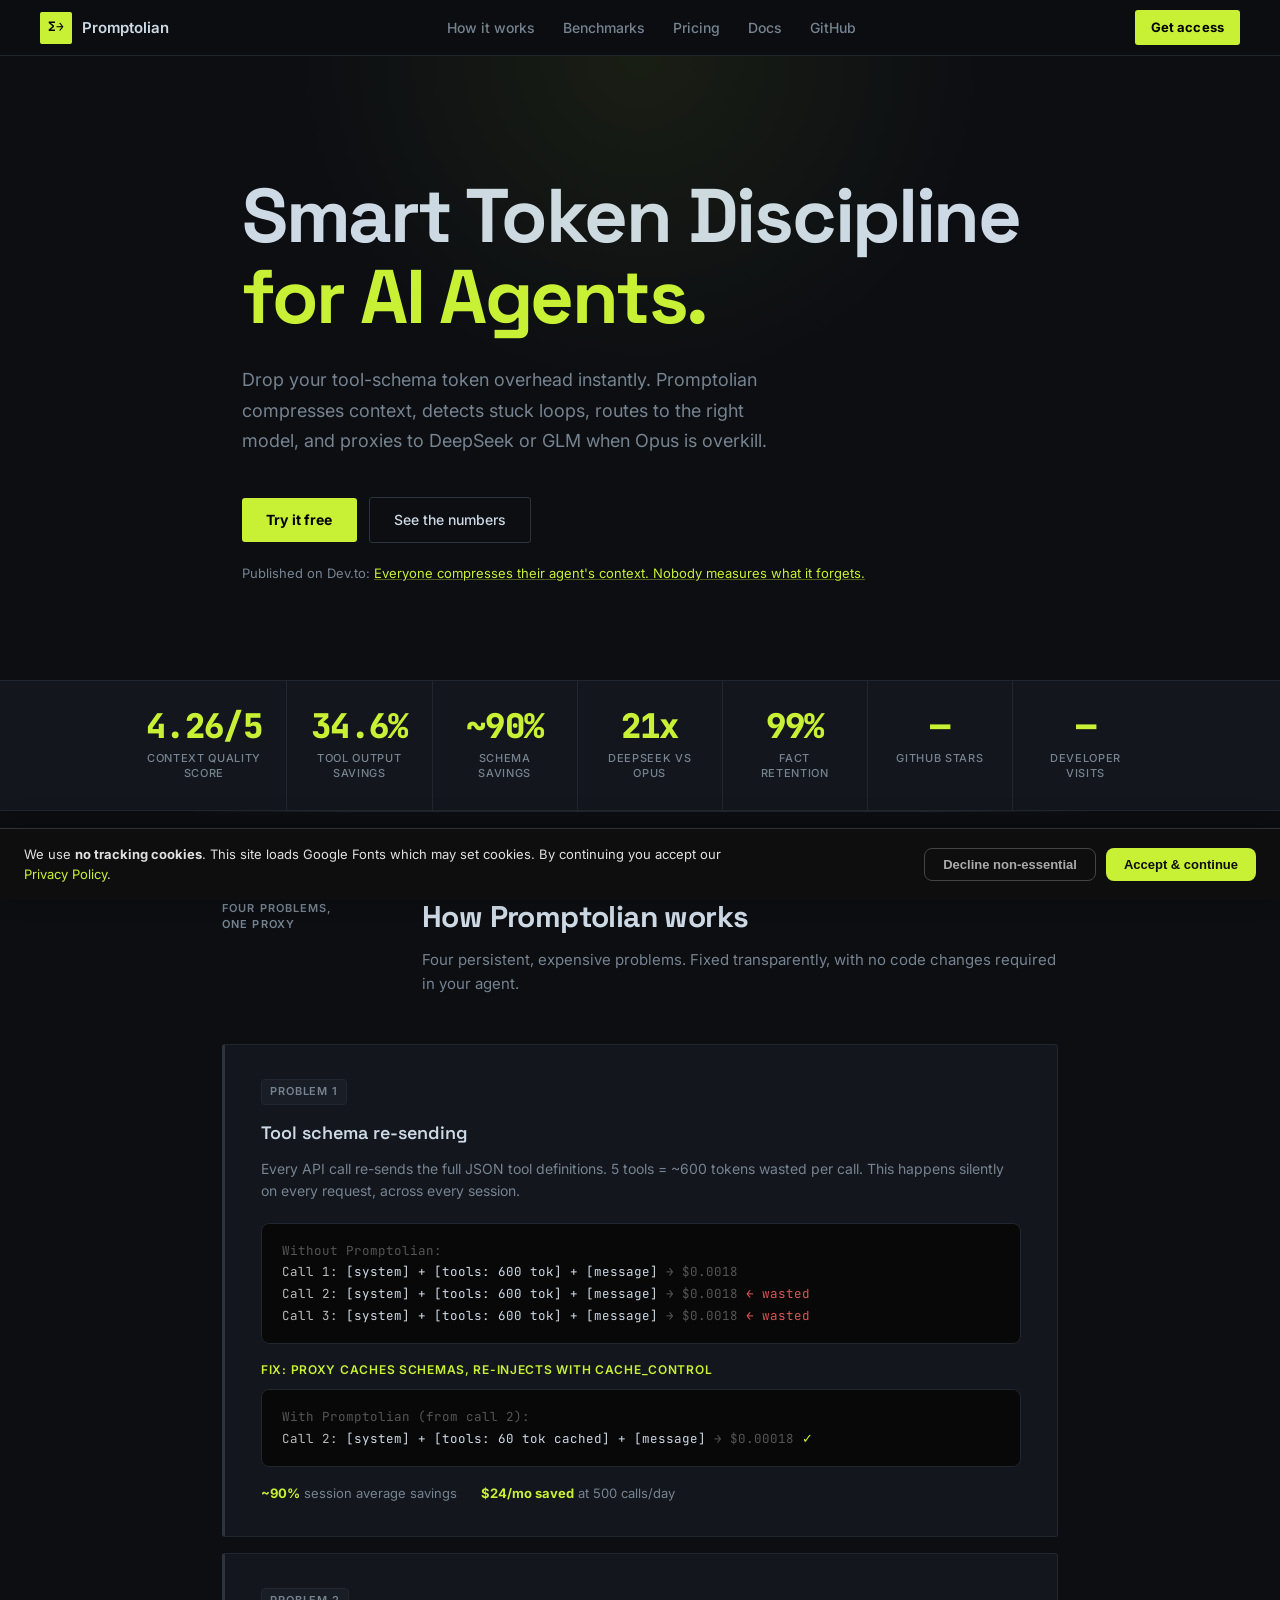
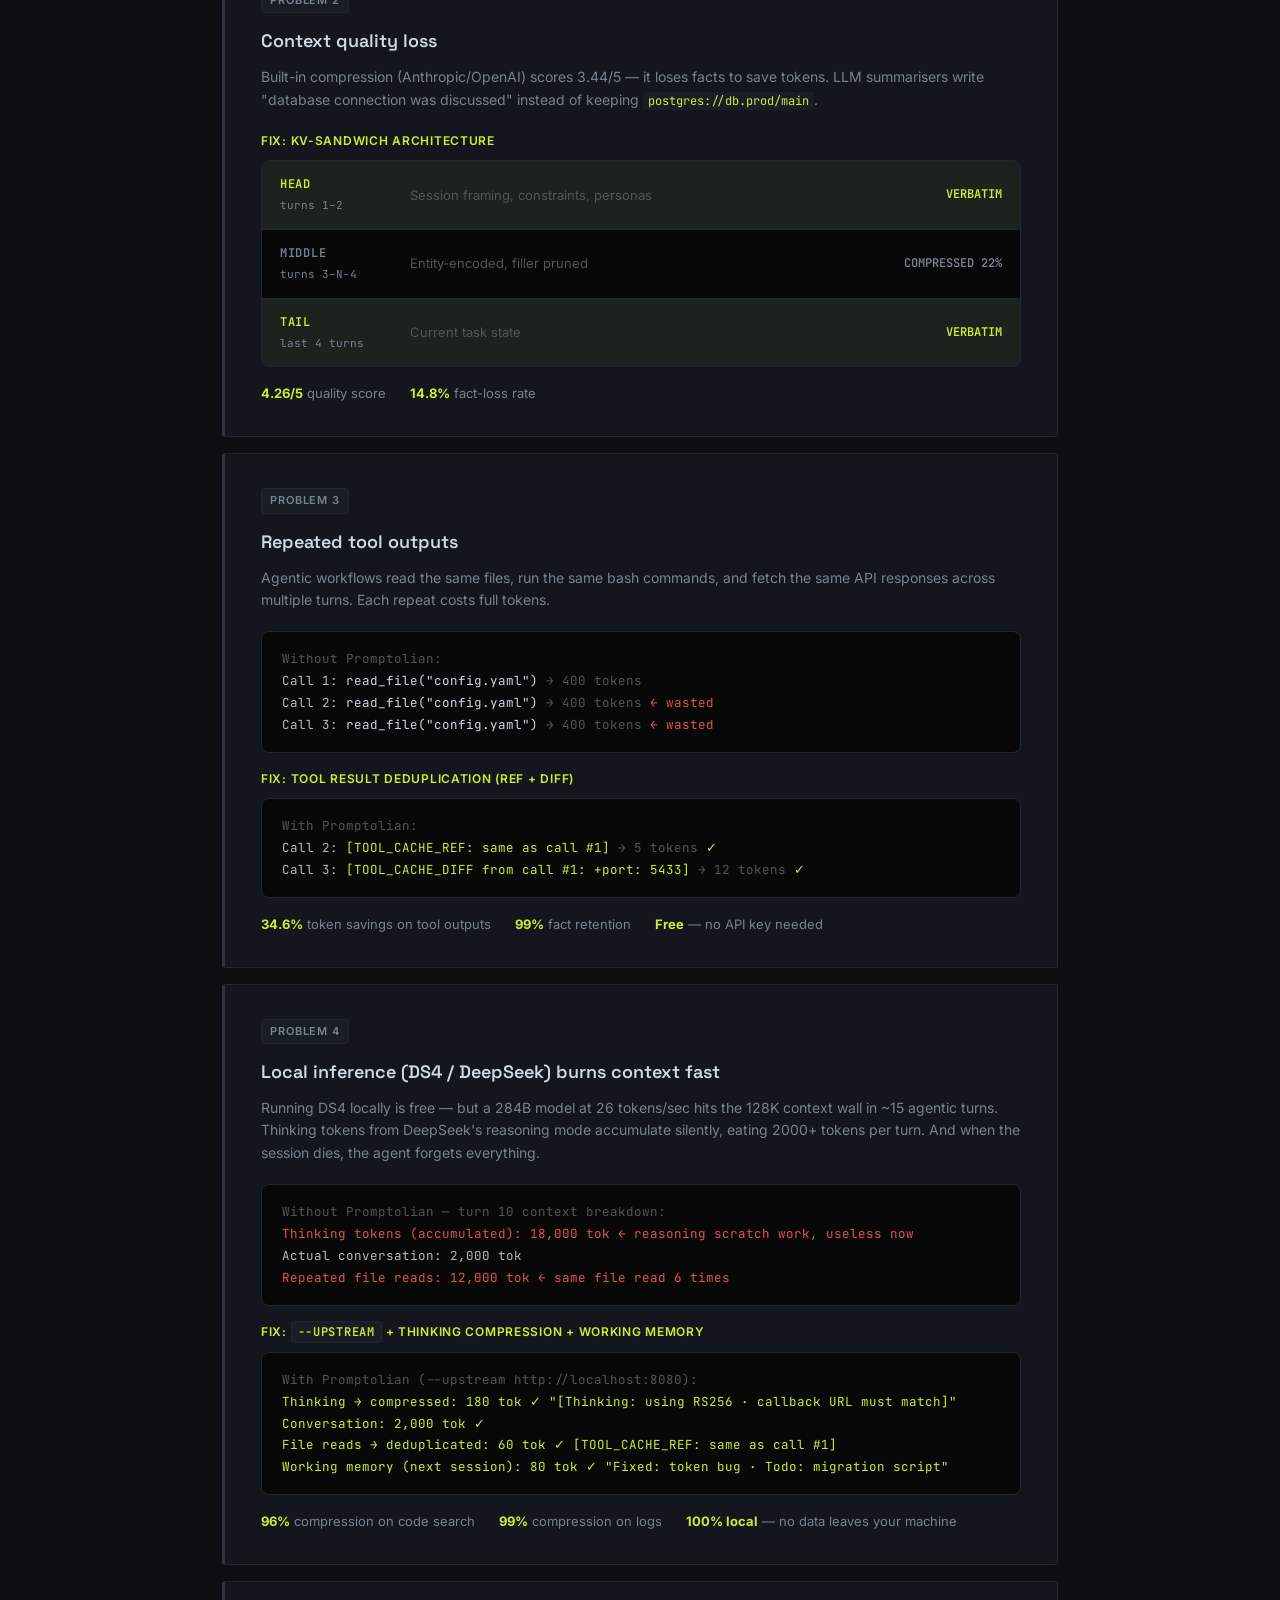
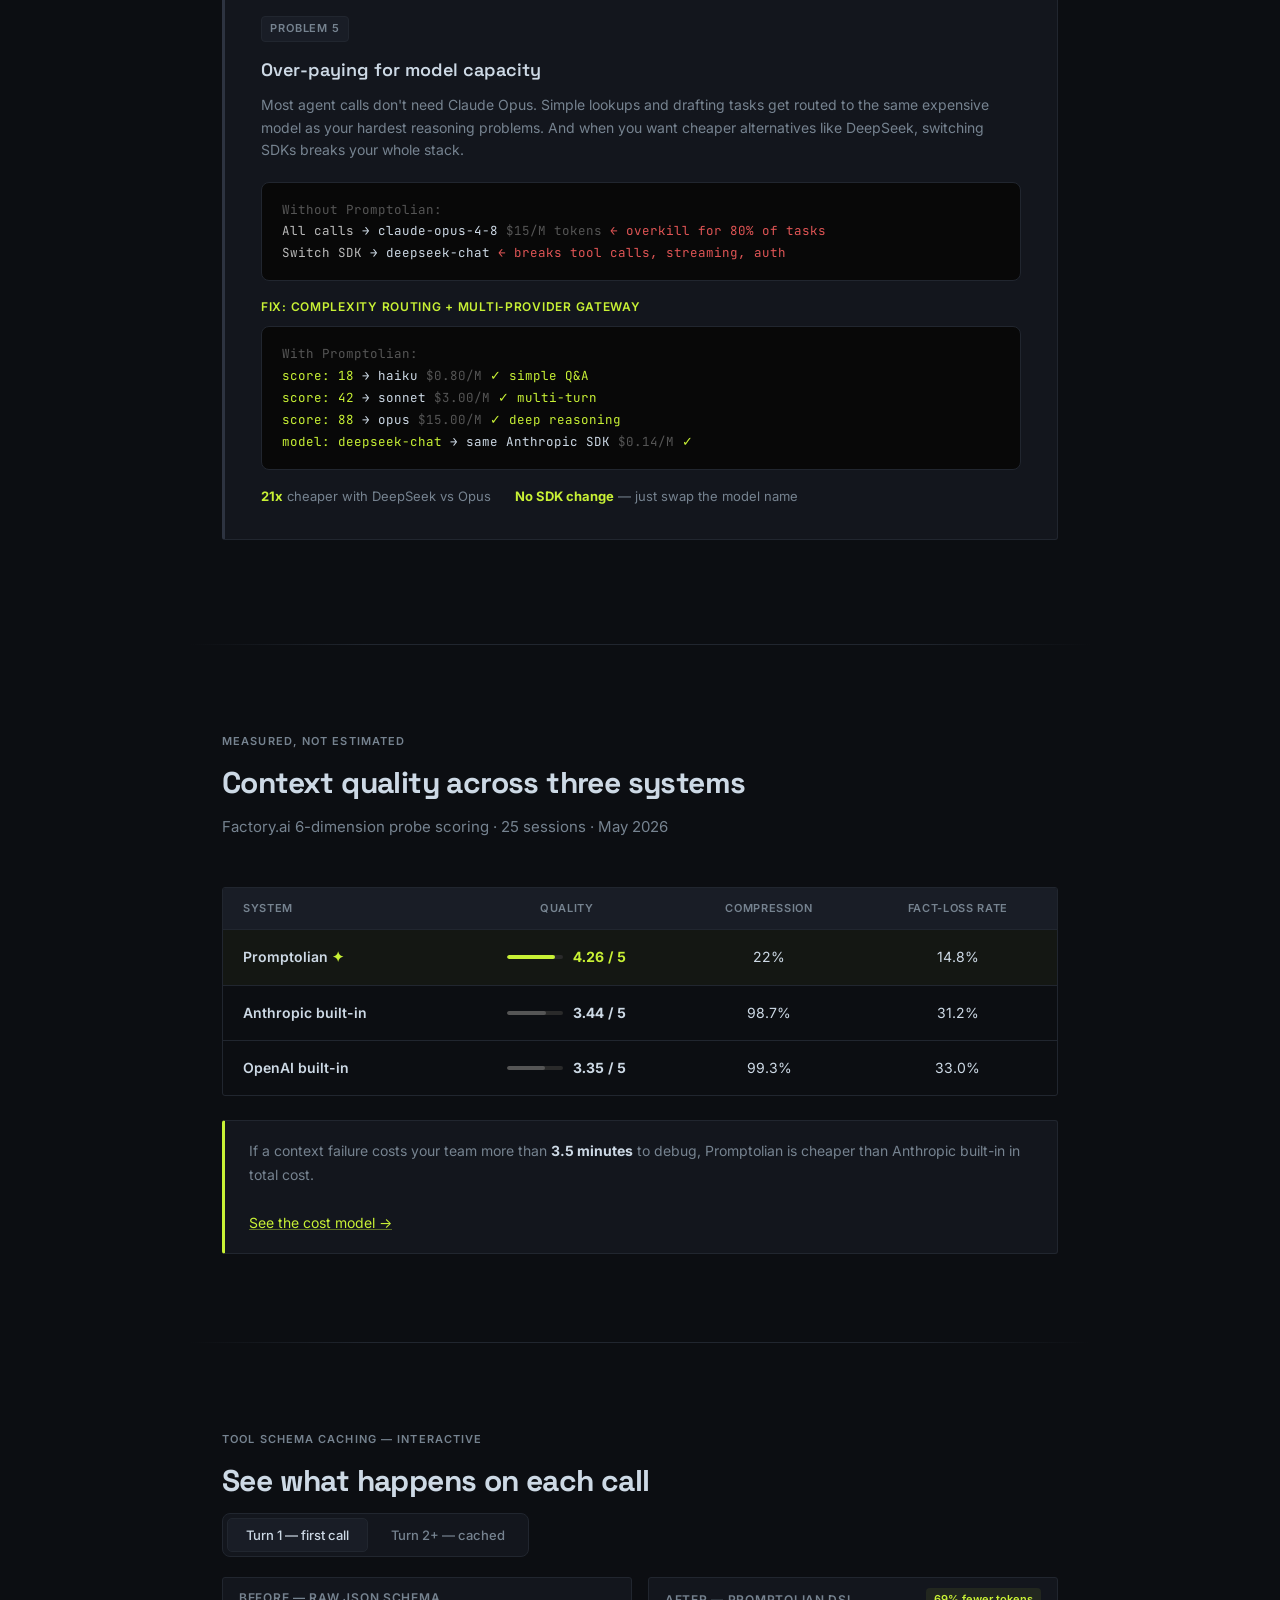
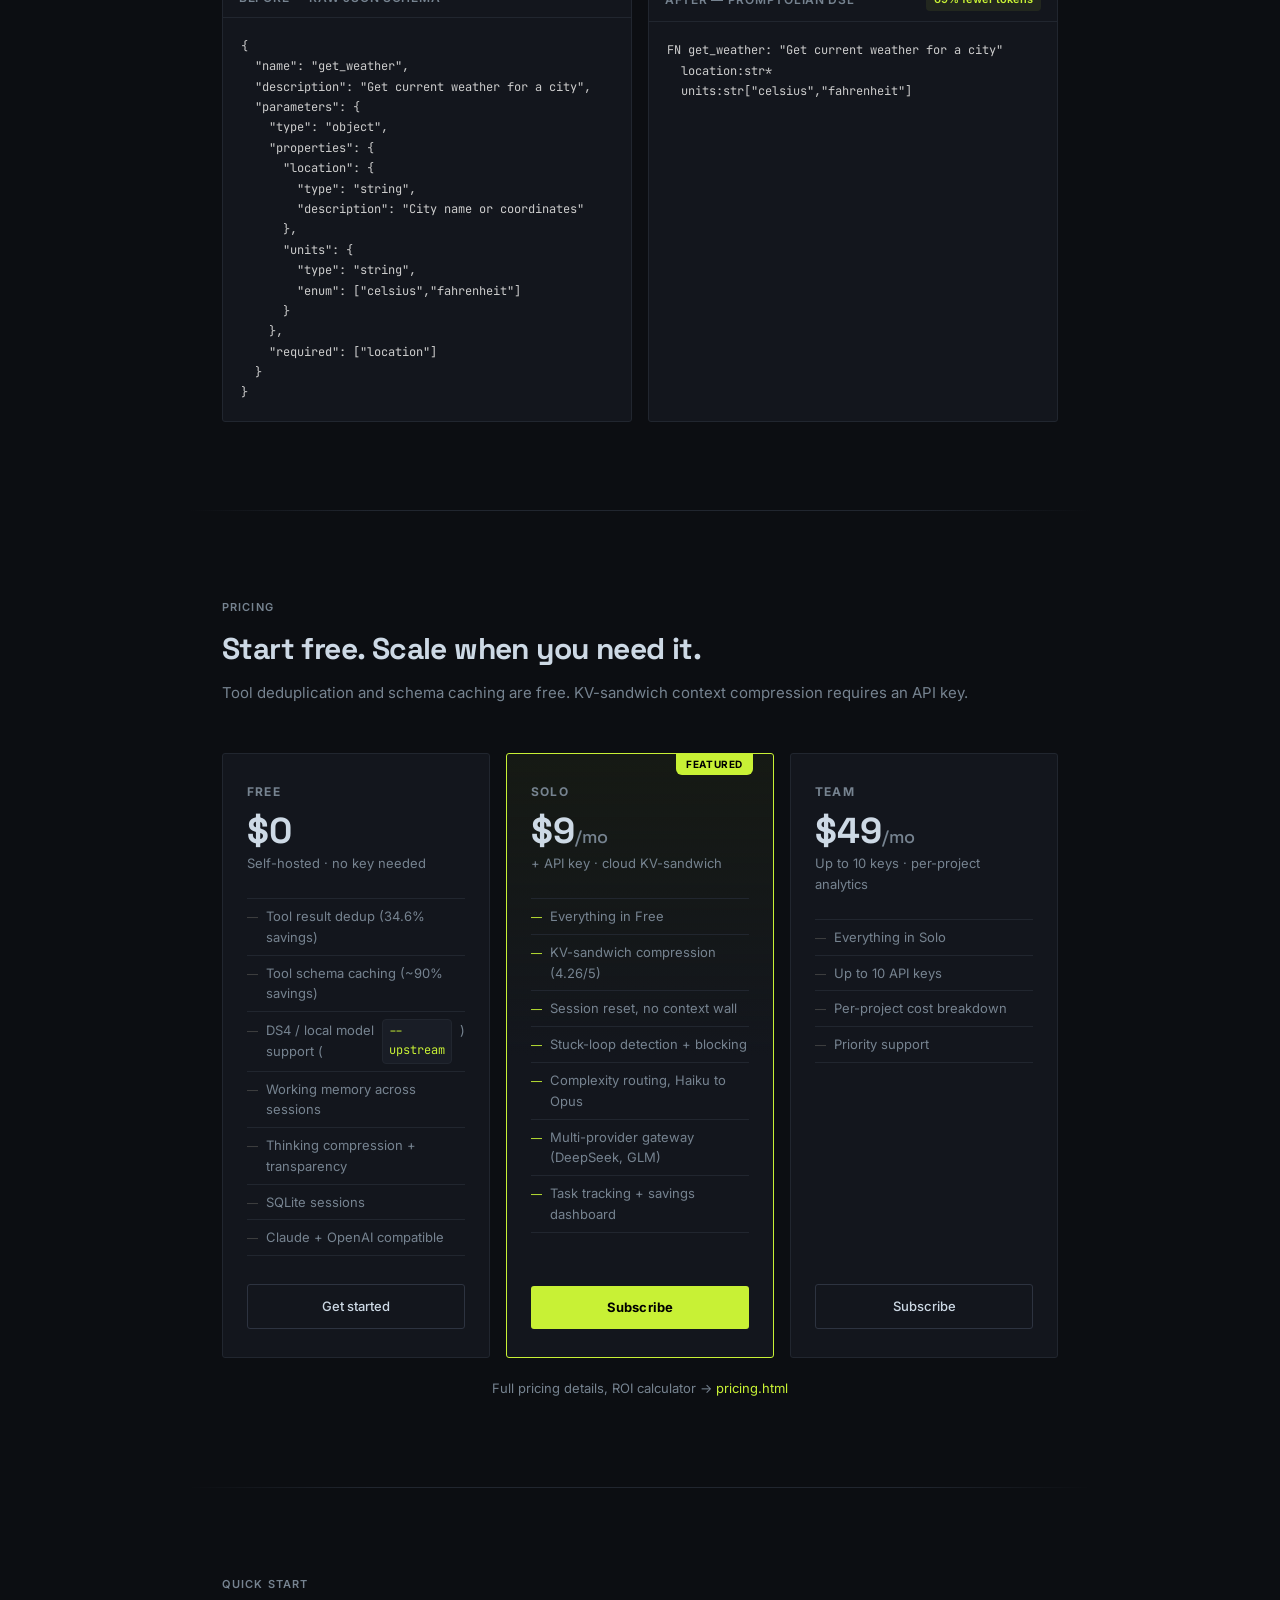
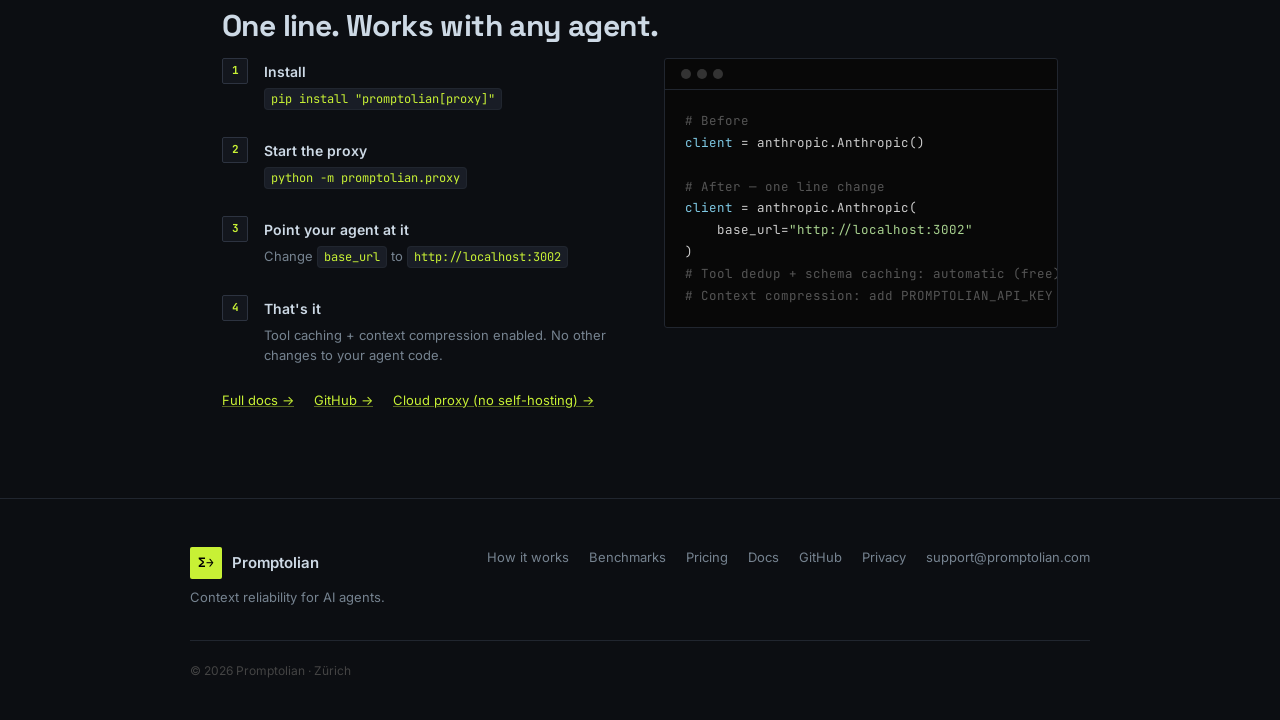
==== commit f198c696: "feat: DS4/local support, thinking compression, working memory, IDF intent extraction (v2.4.1)" ====
--- a/website/index.html
+++ b/website/index.html
@@ -1117,6 +1117,34 @@
   <!-- Problem 4 -->
   <div class="problem-block">
     <div class="problem-tag">Problem 4</div>
+    <h3 class="problem-title">Local inference (DS4 / DeepSeek) burns context fast</h3>
+    <p class="problem-desc">Running DS4 locally is free — but a 284B model at 26 tokens/sec hits the 128K context wall in ~15 agentic turns. Thinking tokens from DeepSeek's reasoning mode accumulate silently, eating 2000+ tokens per turn. And when the session dies, the agent forgets everything.</p>
+
+    <div class="code-visual">
+<span class="cv-dim">Without Promptolian — turn 10 context breakdown:</span>
+<span class="cv-line"><span class="cv-wasted">Thinking tokens (accumulated):  18,000 tok  ← reasoning scratch work, useless now</span></span>
+<span class="cv-line"><span class="cv-normal">Actual conversation:             2,000 tok</span></span>
+<span class="cv-line"><span class="cv-wasted">Repeated file reads:            12,000 tok  ← same file read 6 times</span></span></div>
+
+    <div class="fix-label">Fix: <code class="inline-code">--upstream</code> + thinking compression + working memory</div>
+
+    <div class="code-visual">
+<span class="cv-dim">With Promptolian (--upstream http://localhost:8080):</span>
+<span class="cv-line"><span class="cv-saved">Thinking → compressed:             180 tok  ✓  "[Thinking: using RS256 · callback URL must match]"</span></span>
+<span class="cv-line"><span class="cv-saved">Conversation:                    2,000 tok  ✓</span></span>
+<span class="cv-line"><span class="cv-saved">File reads → deduplicated:          60 tok  ✓  [TOOL_CACHE_REF: same as call #1]</span></span>
+<span class="cv-line"><span class="cv-saved">Working memory (next session):      80 tok  ✓  "Fixed: token bug · Todo: migration script"</span></span></div>
+
+    <div class="problem-stat">
+      <span class="pstat"><strong>96%</strong> compression on code search</span>
+      <span class="pstat"><strong>99%</strong> compression on logs</span>
+      <span class="pstat"><strong>100% local</strong> — no data leaves your machine</span>
+    </div>
+  </div>
+
+  <!-- Problem 5 -->
+  <div class="problem-block">
+    <div class="problem-tag">Problem 5</div>
     <h3 class="problem-title">Over-paying for model capacity</h3>
     <p class="problem-desc">Most agent calls don't need Claude Opus. Simple lookups and drafting tasks get routed to the same expensive model as your hardest reasoning problems. And when you want cheaper alternatives like DeepSeek, switching SDKs breaks your whole stack.</p>
 
@@ -1295,6 +1323,9 @@
       <ul class="pricing-features">
         <li>Tool result dedup (34.6% savings)</li>
         <li>Tool schema caching (~90% savings)</li>
+        <li>DS4 / local model support (<code class="inline-code">--upstream</code>)</li>
+        <li>Working memory across sessions</li>
+        <li>Thinking compression + transparency</li>
         <li>SQLite sessions</li>
         <li>Claude + OpenAI compatible</li>
       </ul>
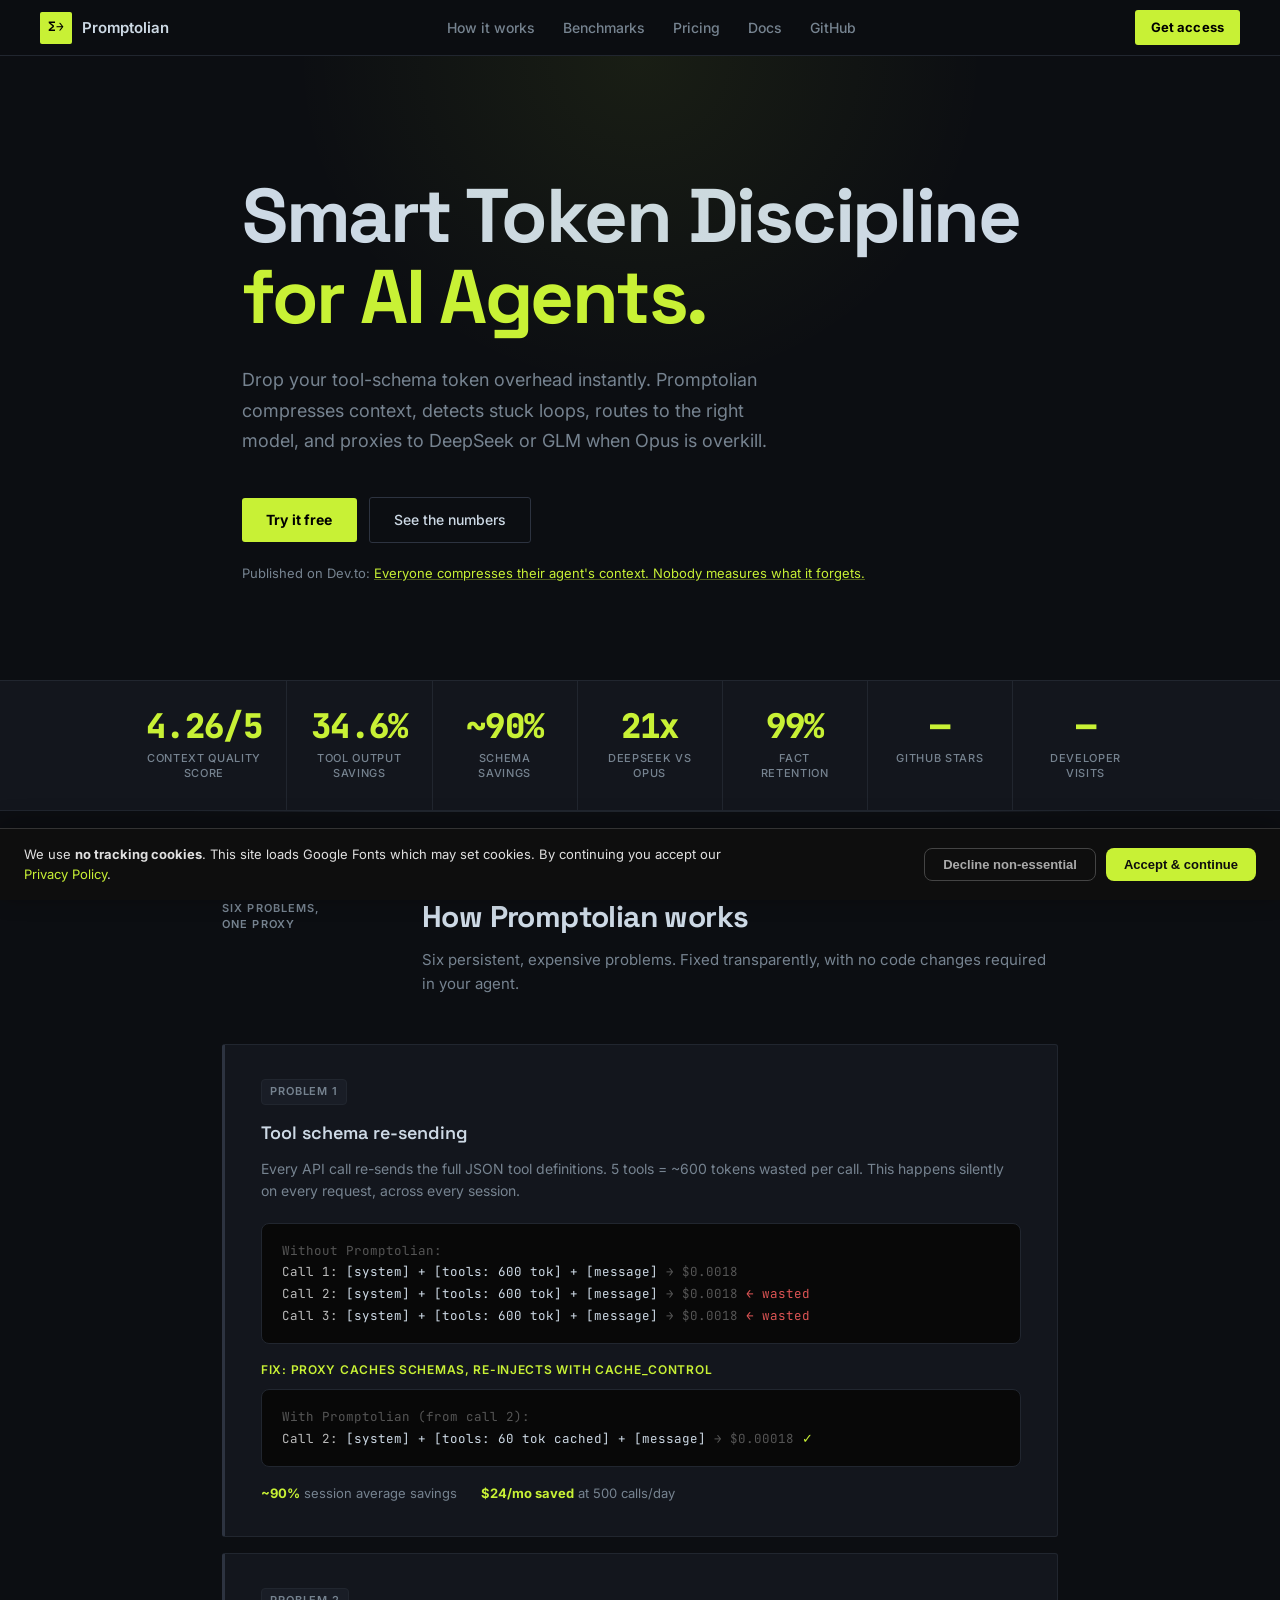
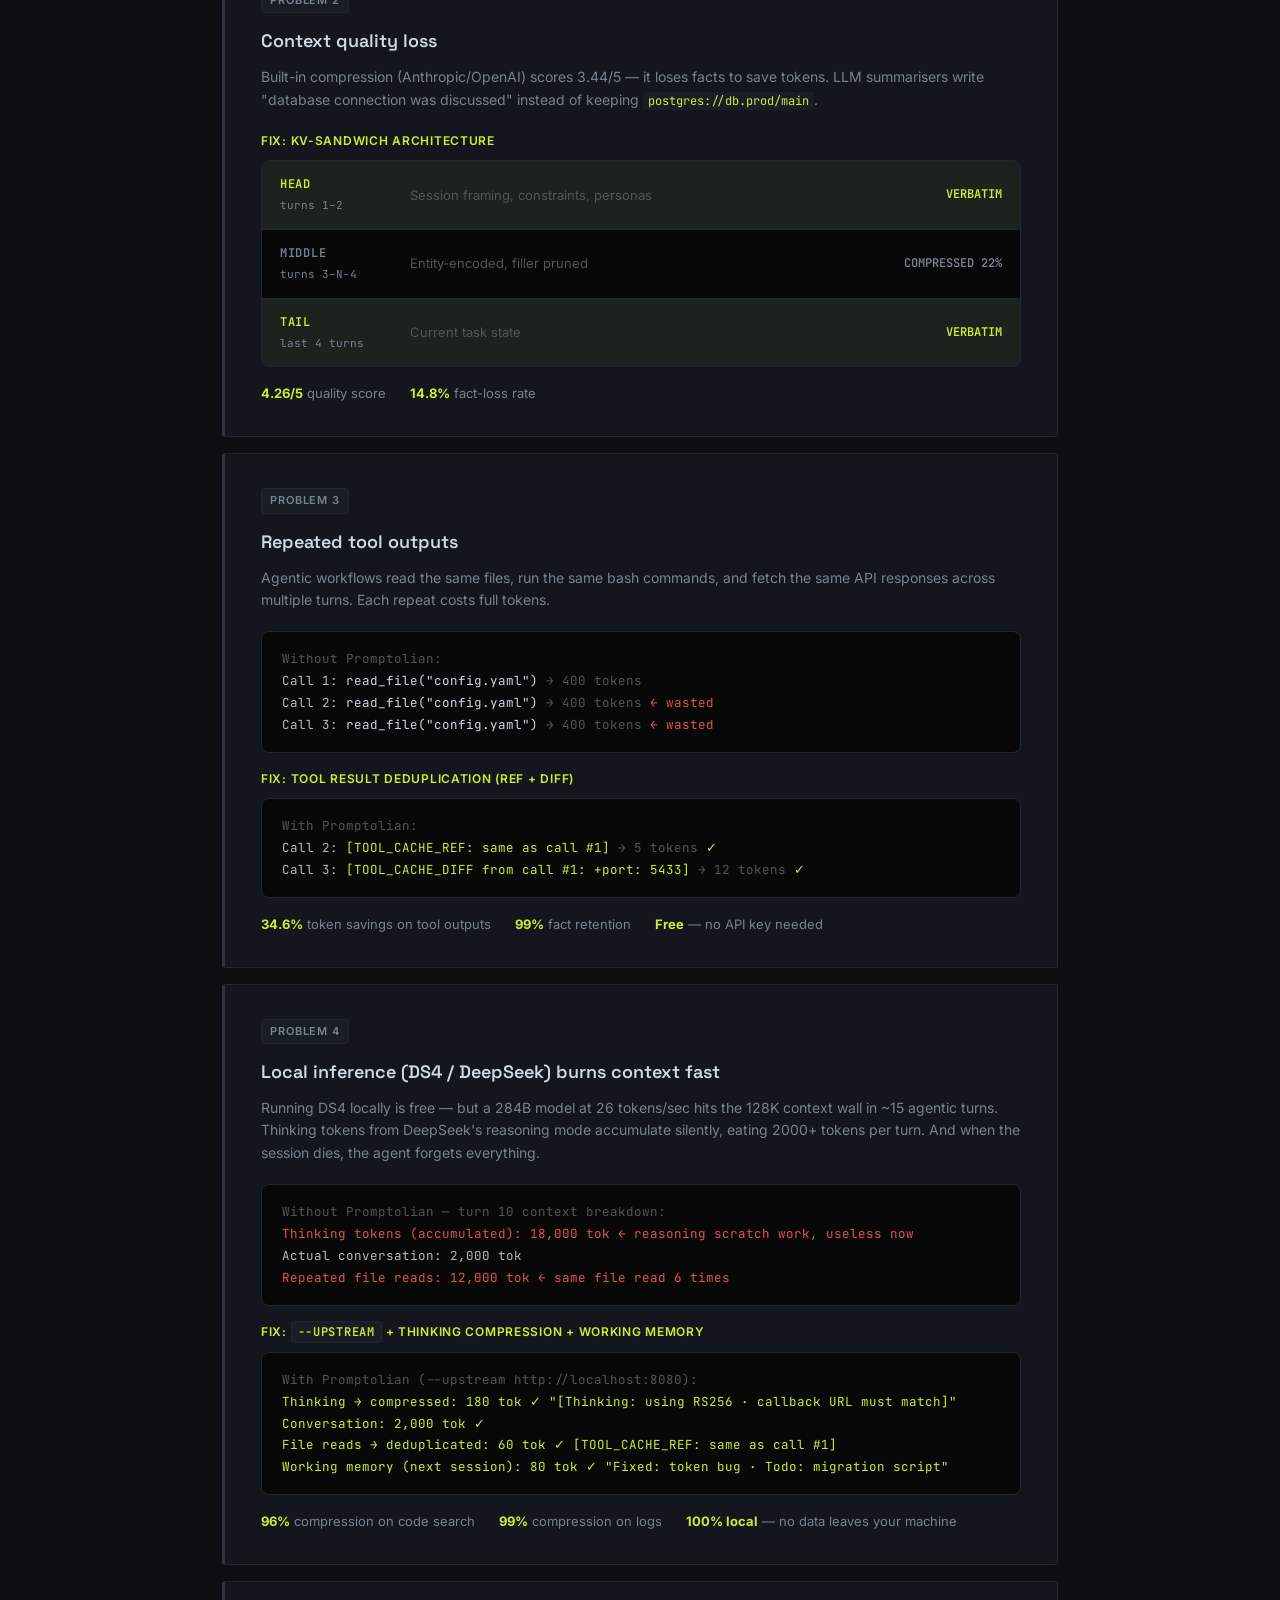
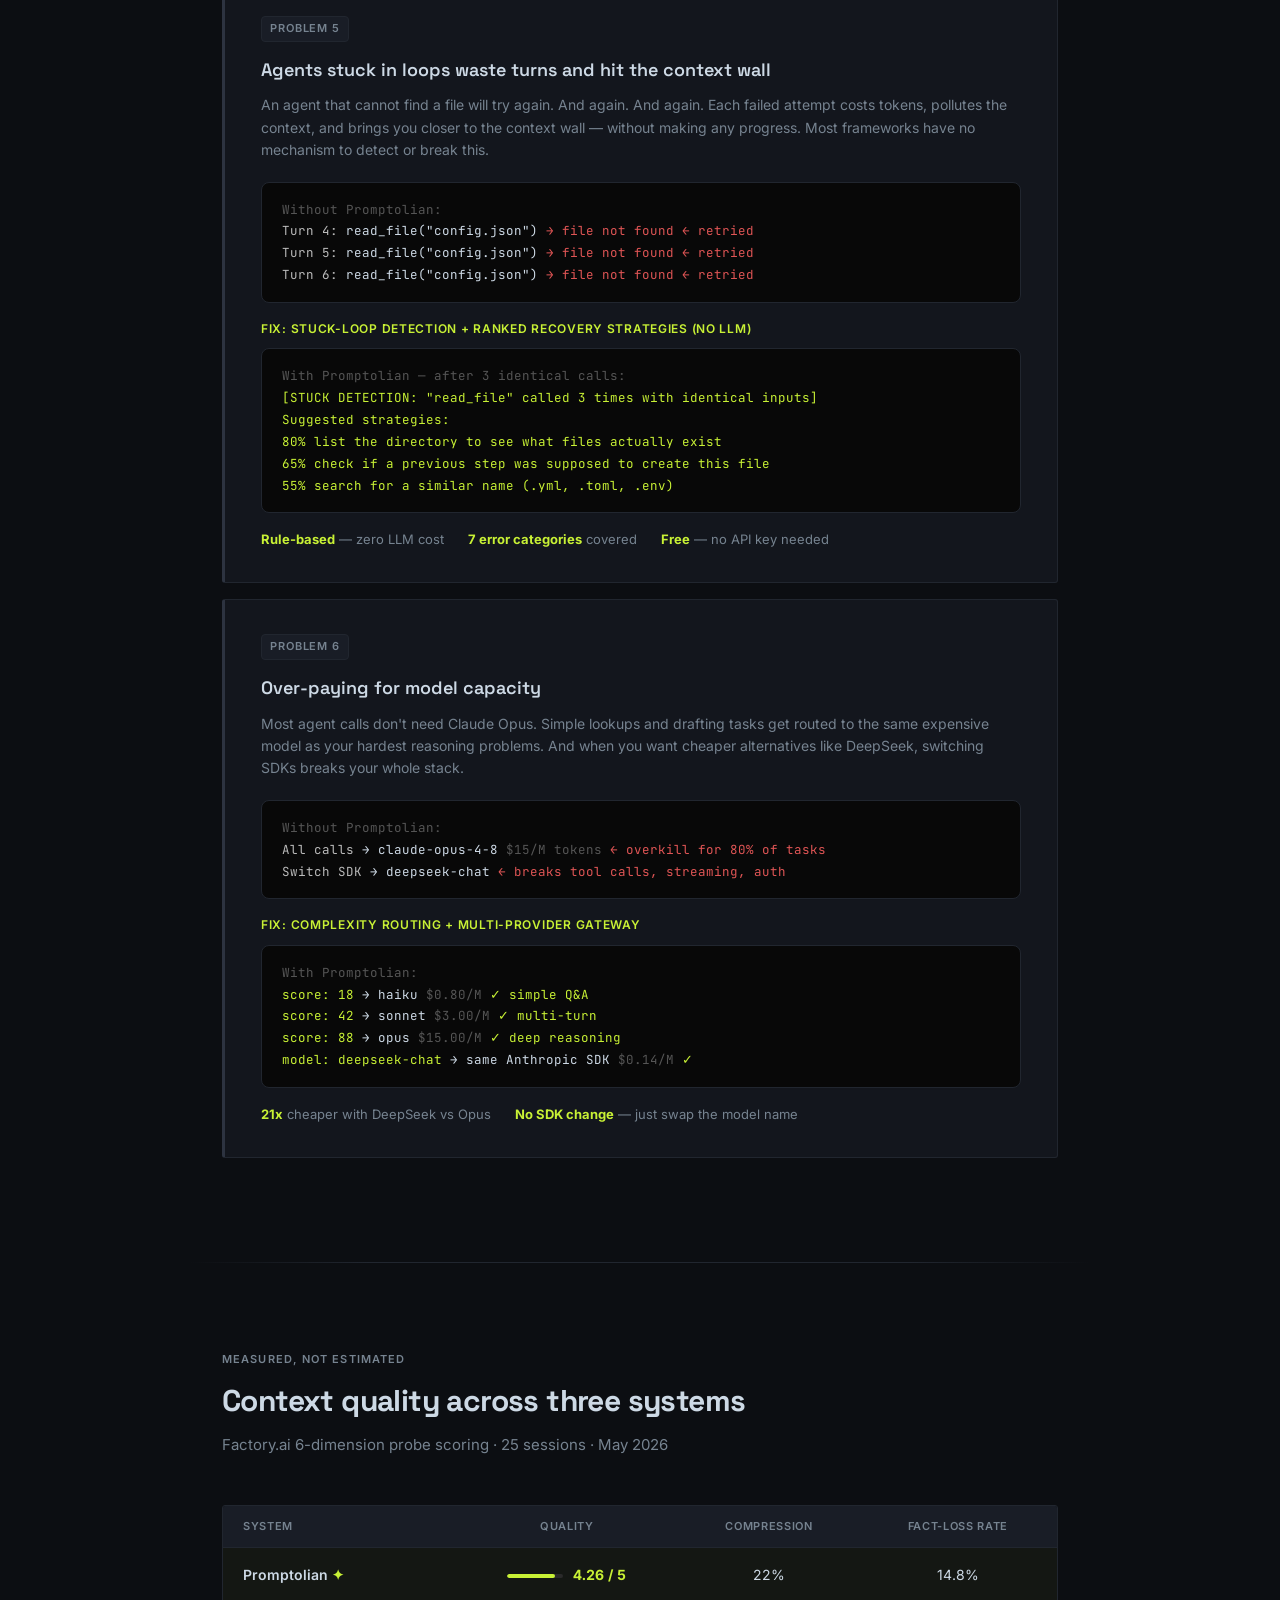
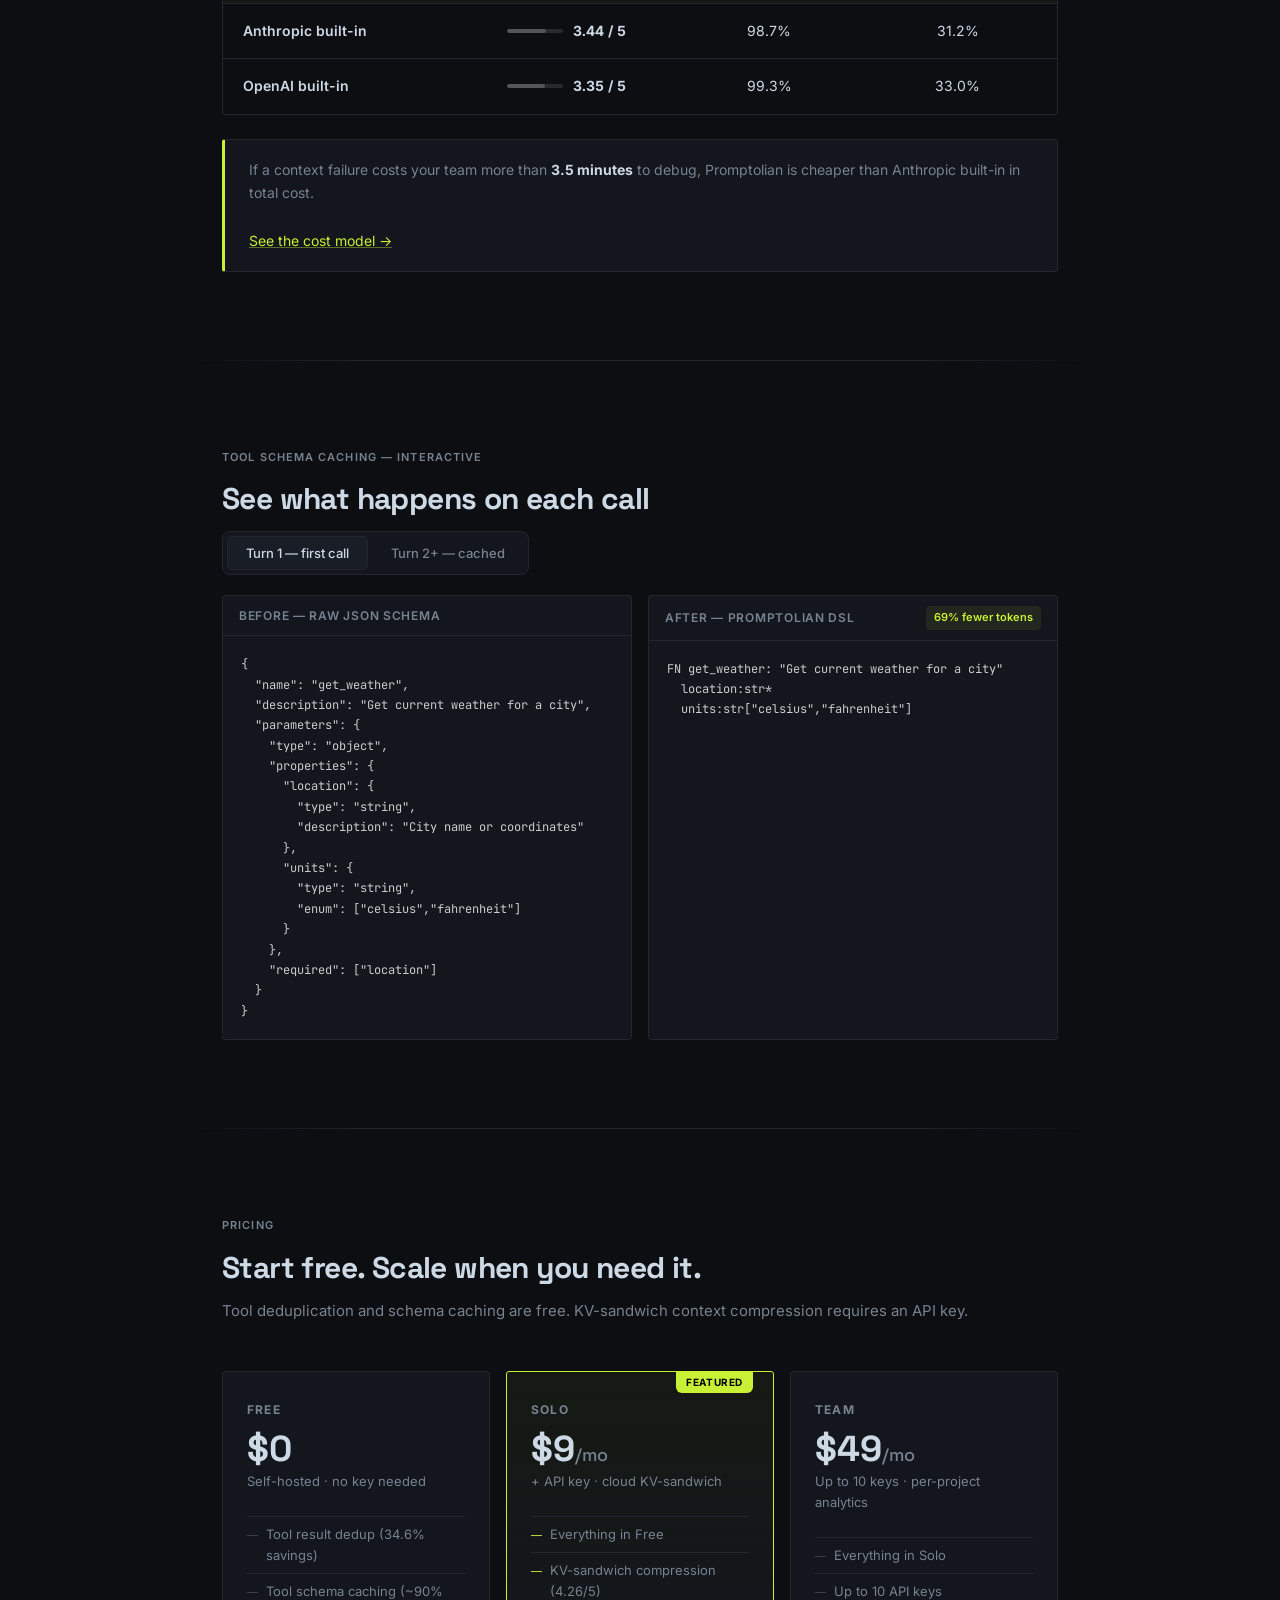
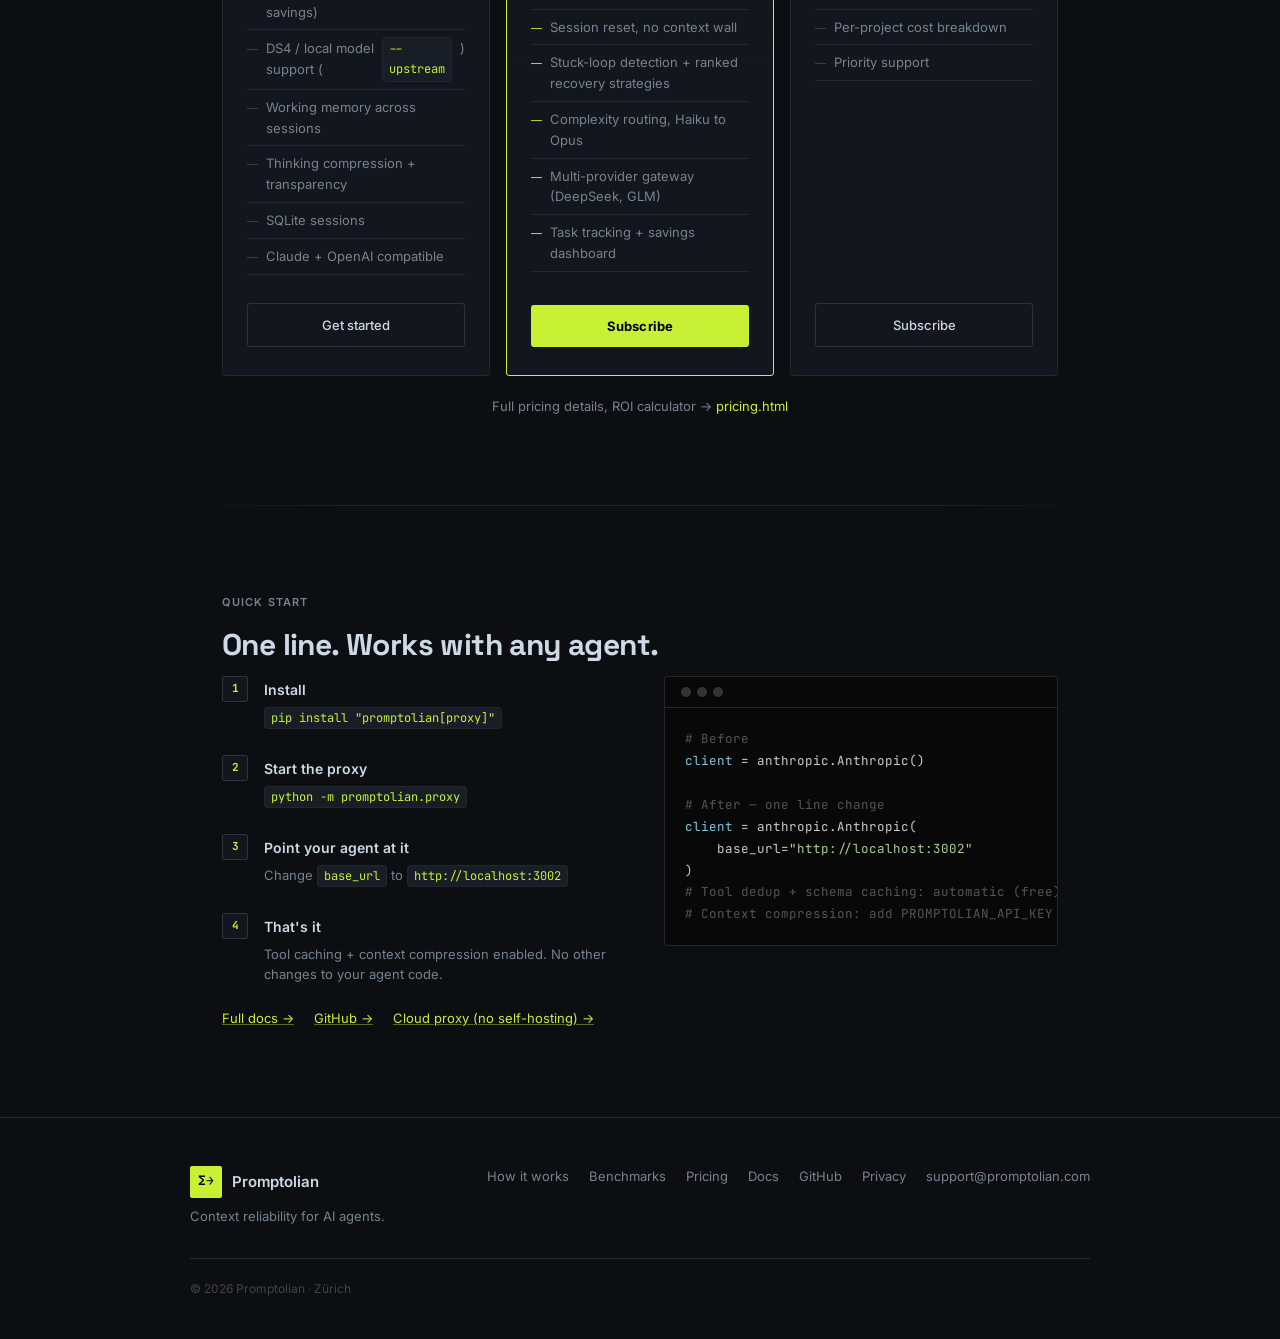
==== commit da930820: "feat: smart stuck-loop detection with rule-based ranked recovery strategies" ====
--- a/website/index.html
+++ b/website/index.html
@@ -1015,11 +1015,11 @@
 <section id="how-it-works" class="section section-sep">
   <div class="hiw-header">
     <div class="hiw-label-col">
-      <div class="section-label">Four problems,<br>one proxy</div>
+      <div class="section-label">Six problems,<br>one proxy</div>
     </div>
     <div>
       <h2 class="section-title">How Promptolian works</h2>
-      <p class="section-sub" style="margin-bottom:0">Four persistent, expensive problems. Fixed transparently, with no code changes required in your agent.</p>
+      <p class="section-sub" style="margin-bottom:0">Six persistent, expensive problems. Fixed transparently, with no code changes required in your agent.</p>
     </div>
   </div>
 
@@ -1145,6 +1145,35 @@
   <!-- Problem 5 -->
   <div class="problem-block">
     <div class="problem-tag">Problem 5</div>
+    <h3 class="problem-title">Agents stuck in loops waste turns and hit the context wall</h3>
+    <p class="problem-desc">An agent that cannot find a file will try again. And again. And again. Each failed attempt costs tokens, pollutes the context, and brings you closer to the context wall — without making any progress. Most frameworks have no mechanism to detect or break this.</p>
+
+    <div class="code-visual">
+<span class="cv-dim">Without Promptolian:</span>
+<span class="cv-line"><span class="cv-normal">Turn 4:</span>  read_file("config.json")  <span class="cv-wasted">→ file not found  ← retried</span></span>
+<span class="cv-line"><span class="cv-normal">Turn 5:</span>  read_file("config.json")  <span class="cv-wasted">→ file not found  ← retried</span></span>
+<span class="cv-line"><span class="cv-normal">Turn 6:</span>  read_file("config.json")  <span class="cv-wasted">→ file not found  ← retried</span></span></div>
+
+    <div class="fix-label">Fix: Stuck-loop detection + ranked recovery strategies (no LLM)</div>
+
+    <div class="code-visual">
+<span class="cv-dim">With Promptolian — after 3 identical calls:</span>
+<span class="cv-line"><span class="cv-saved">[STUCK DETECTION: "read_file" called 3 times with identical inputs]</span></span>
+<span class="cv-line"><span class="cv-saved">Suggested strategies:</span></span>
+<span class="cv-line"><span class="cv-saved">  80%  list the directory to see what files actually exist</span></span>
+<span class="cv-line"><span class="cv-saved">  65%  check if a previous step was supposed to create this file</span></span>
+<span class="cv-line"><span class="cv-saved">  55%  search for a similar name (.yml, .toml, .env)</span></span></div>
+
+    <div class="problem-stat">
+      <span class="pstat"><strong>Rule-based</strong> — zero LLM cost</span>
+      <span class="pstat"><strong>7 error categories</strong> covered</span>
+      <span class="pstat"><strong>Free</strong> — no API key needed</span>
+    </div>
+  </div>
+
+  <!-- Problem 6 -->
+  <div class="problem-block">
+    <div class="problem-tag">Problem 6</div>
     <h3 class="problem-title">Over-paying for model capacity</h3>
     <p class="problem-desc">Most agent calls don't need Claude Opus. Simple lookups and drafting tasks get routed to the same expensive model as your hardest reasoning problems. And when you want cheaper alternatives like DeepSeek, switching SDKs breaks your whole stack.</p>
 
@@ -1342,7 +1371,7 @@
         <li>Everything in Free</li>
         <li>KV-sandwich compression (4.26/5)</li>
         <li>Session reset, no context wall</li>
-        <li>Stuck-loop detection + blocking</li>
+        <li>Stuck-loop detection + ranked recovery strategies</li>
         <li>Complexity routing, Haiku to Opus</li>
         <li>Multi-provider gateway (DeepSeek, GLM)</li>
         <li>Task tracking + savings dashboard</li>
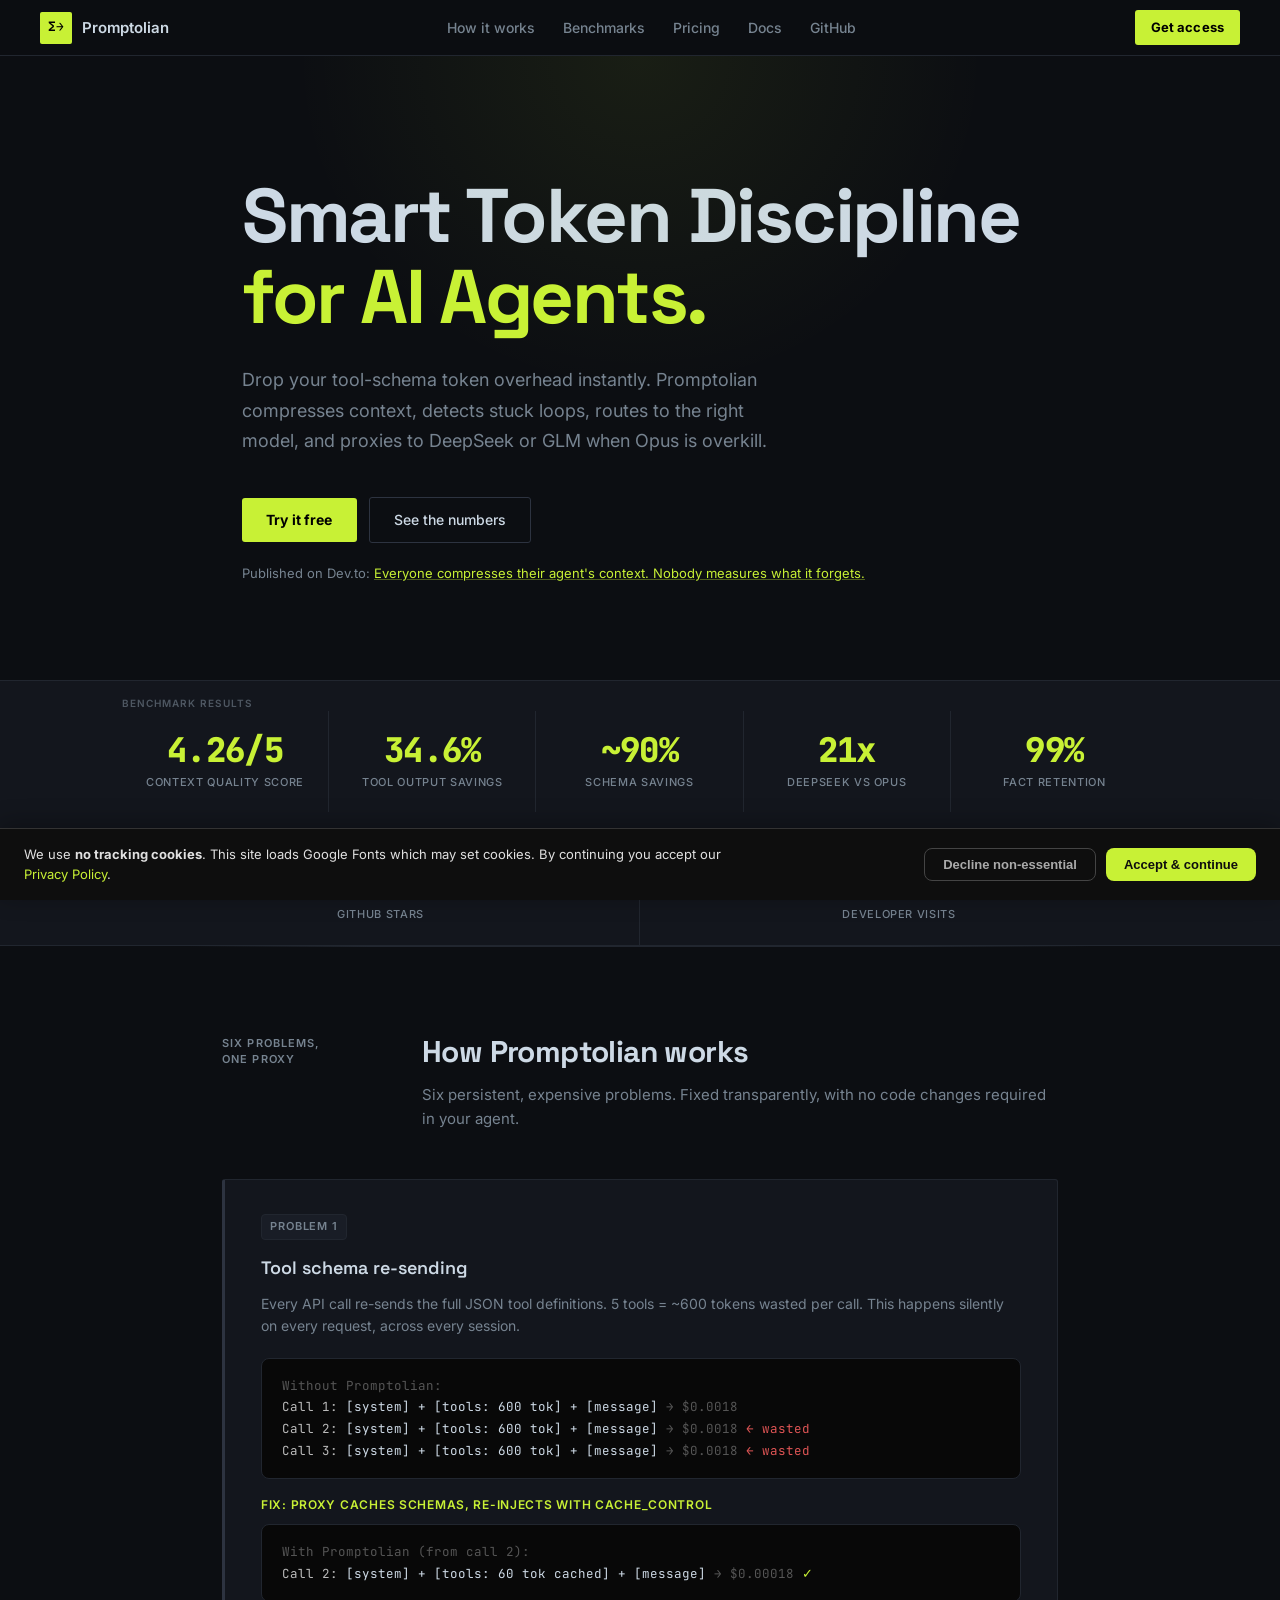
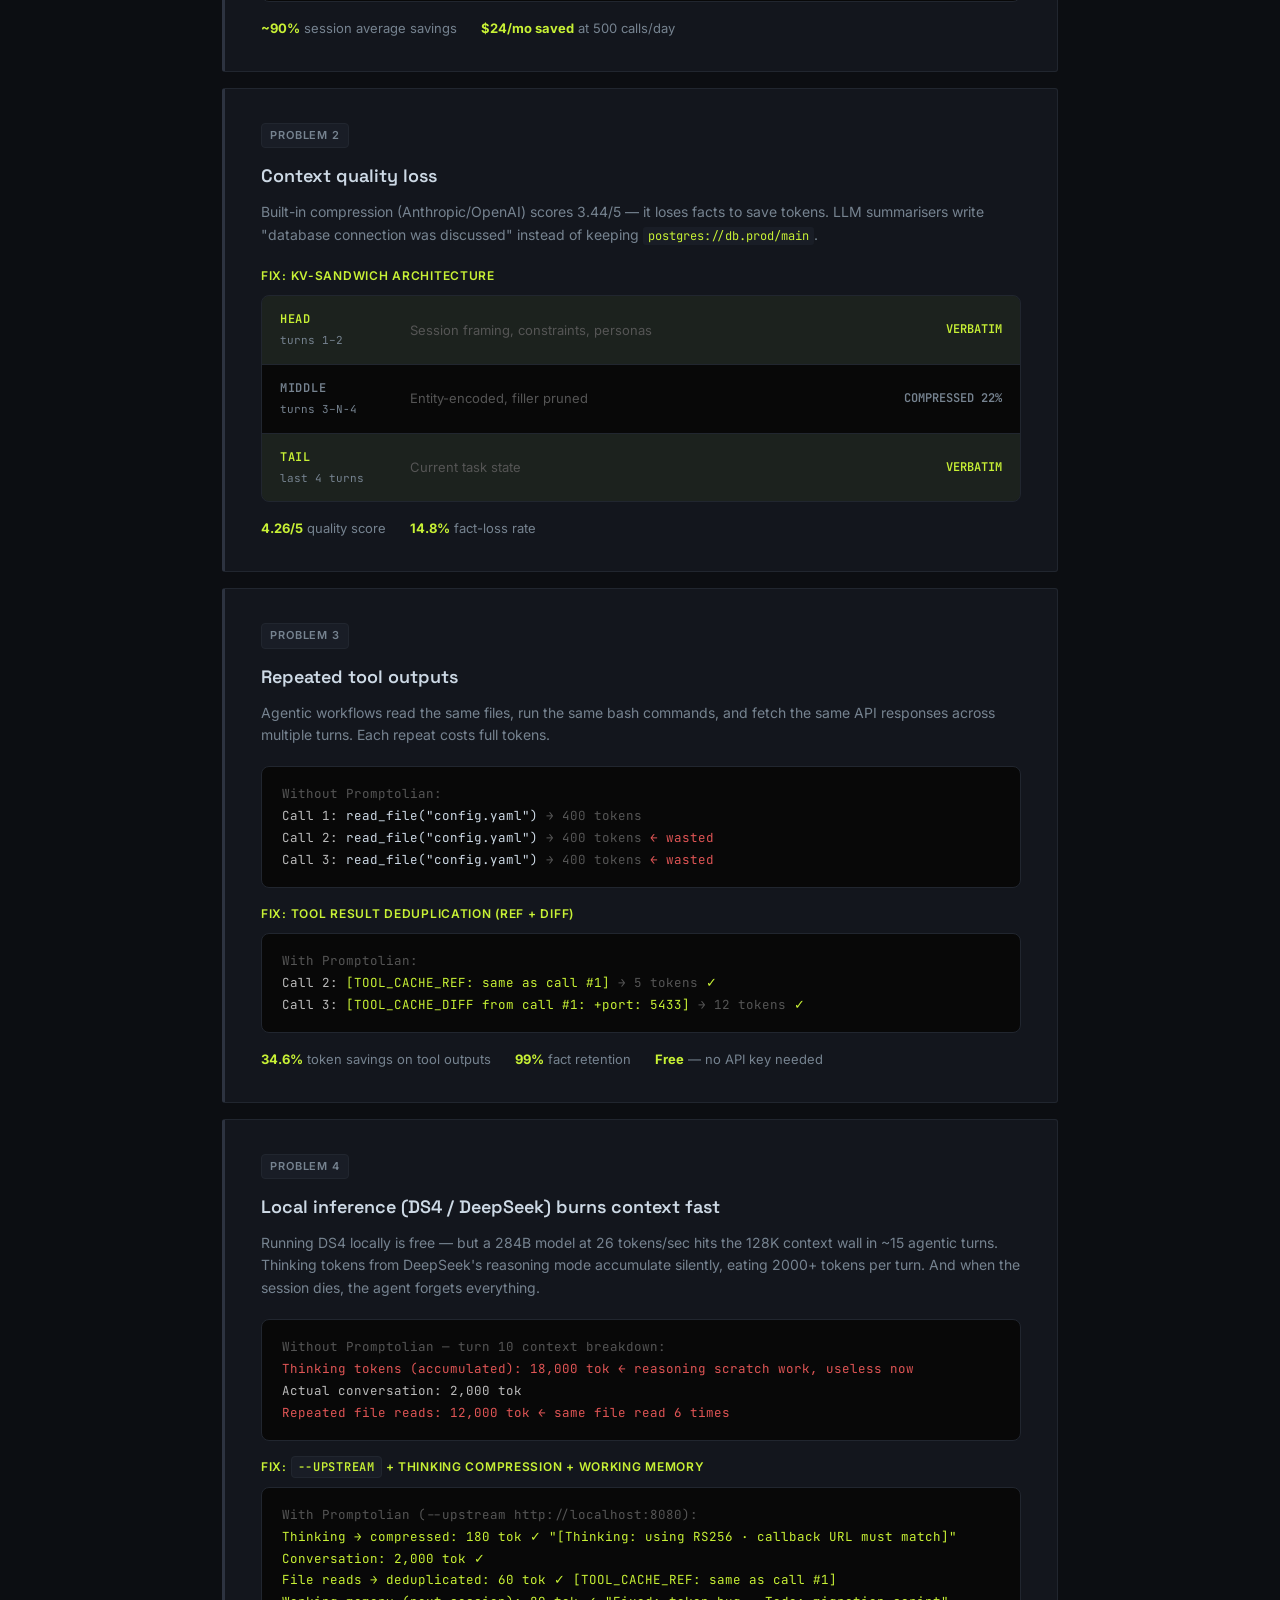
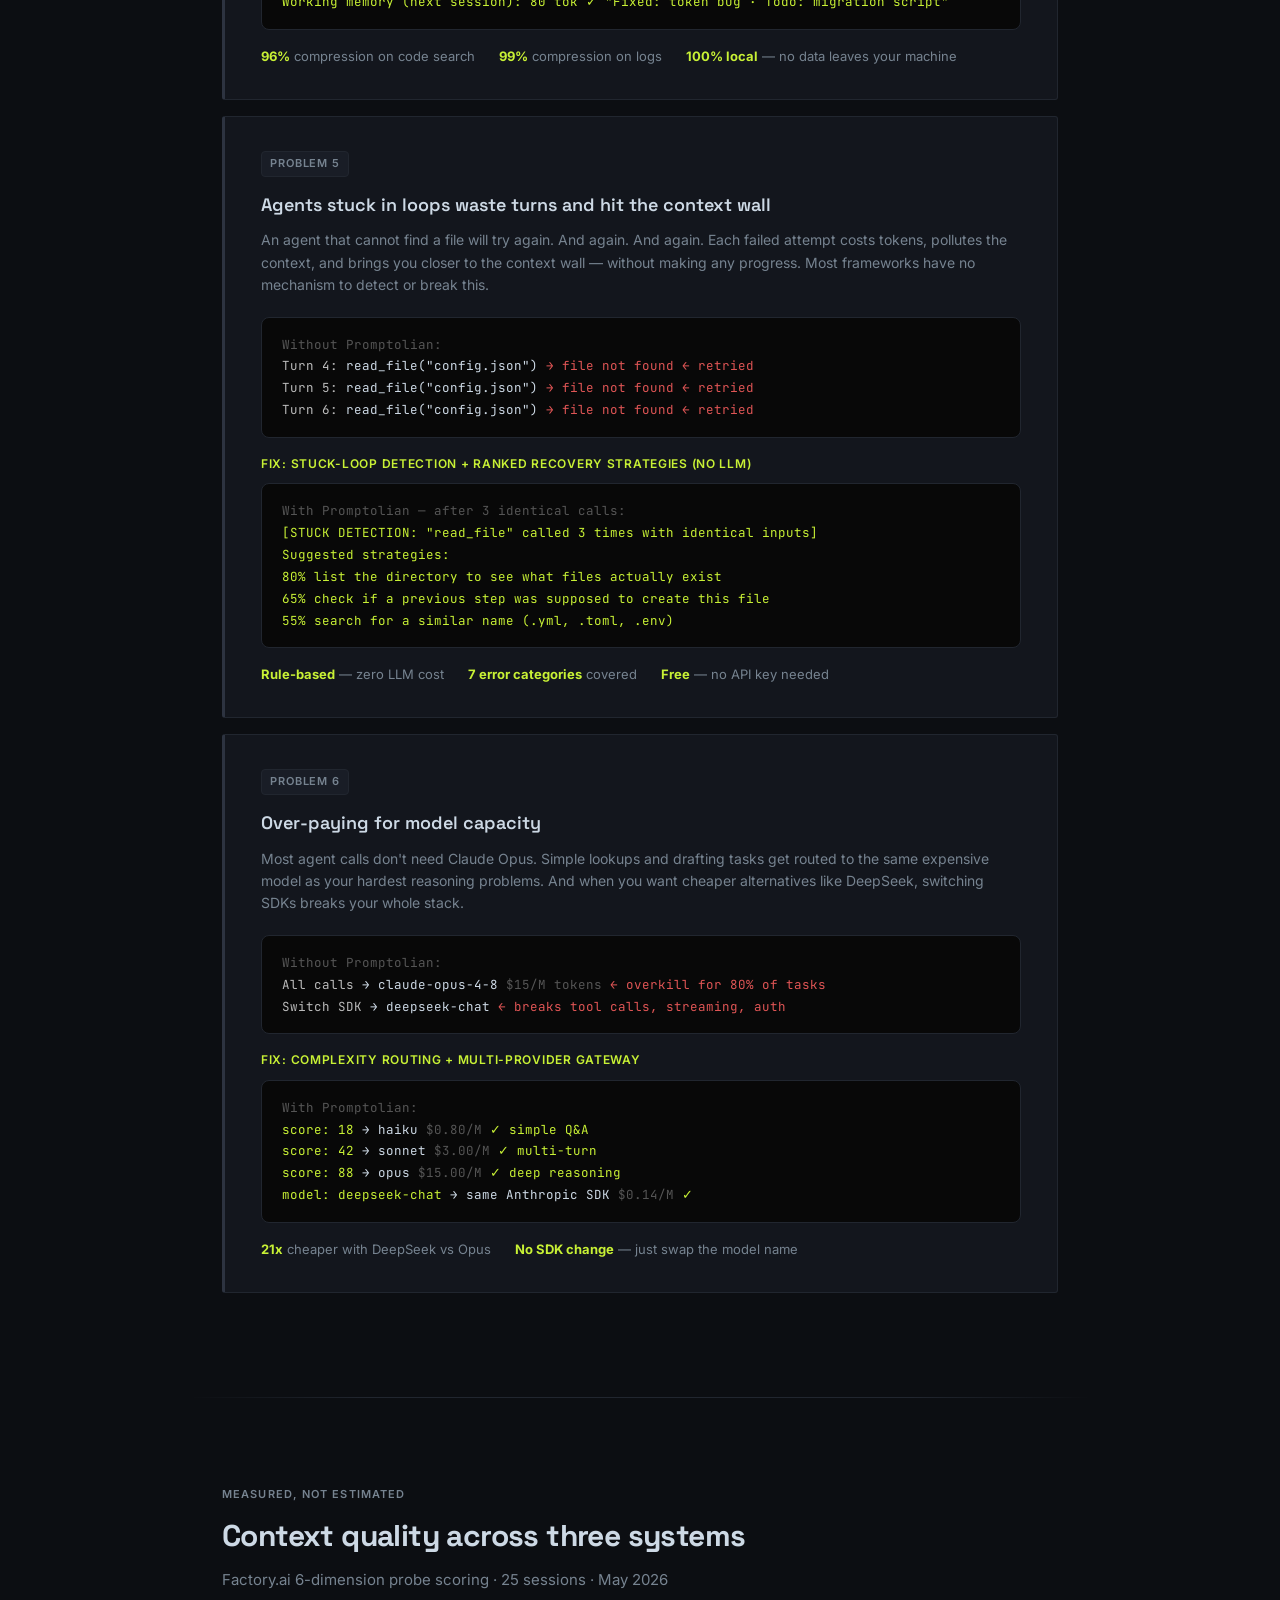
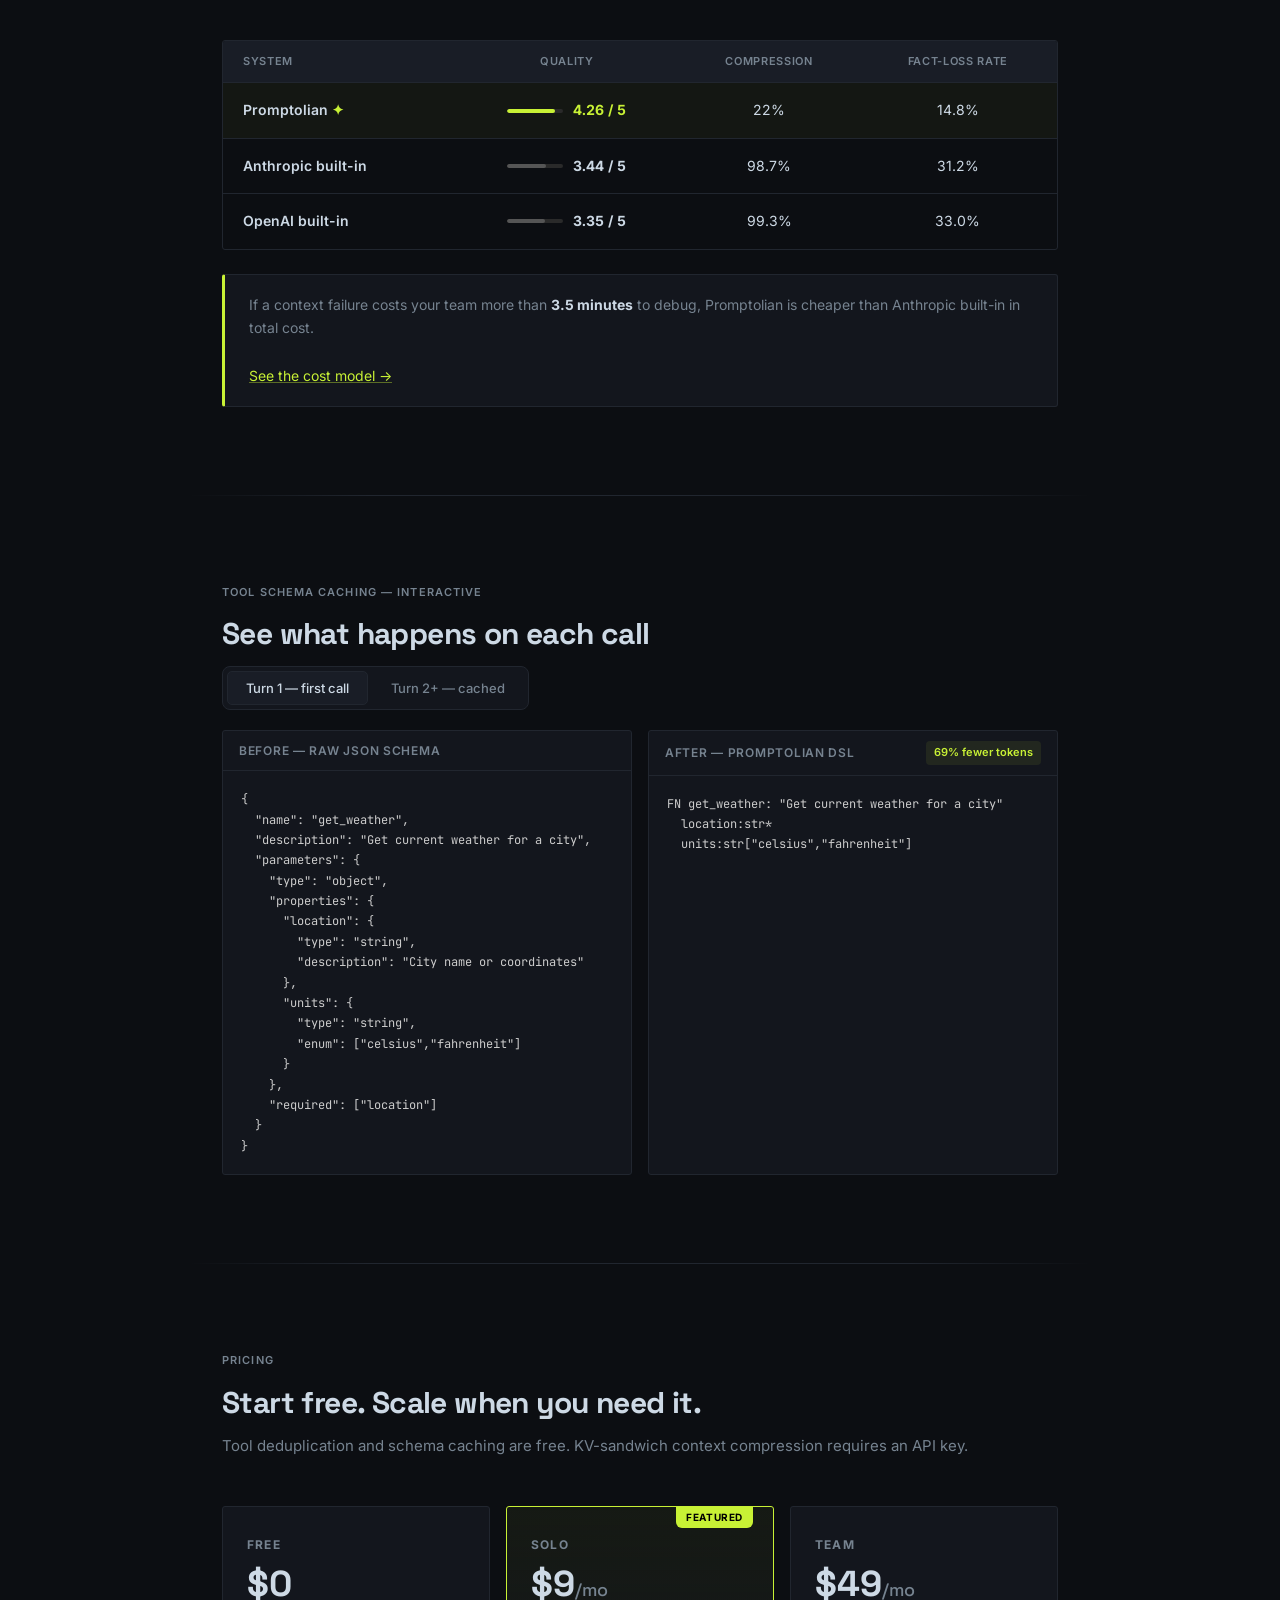
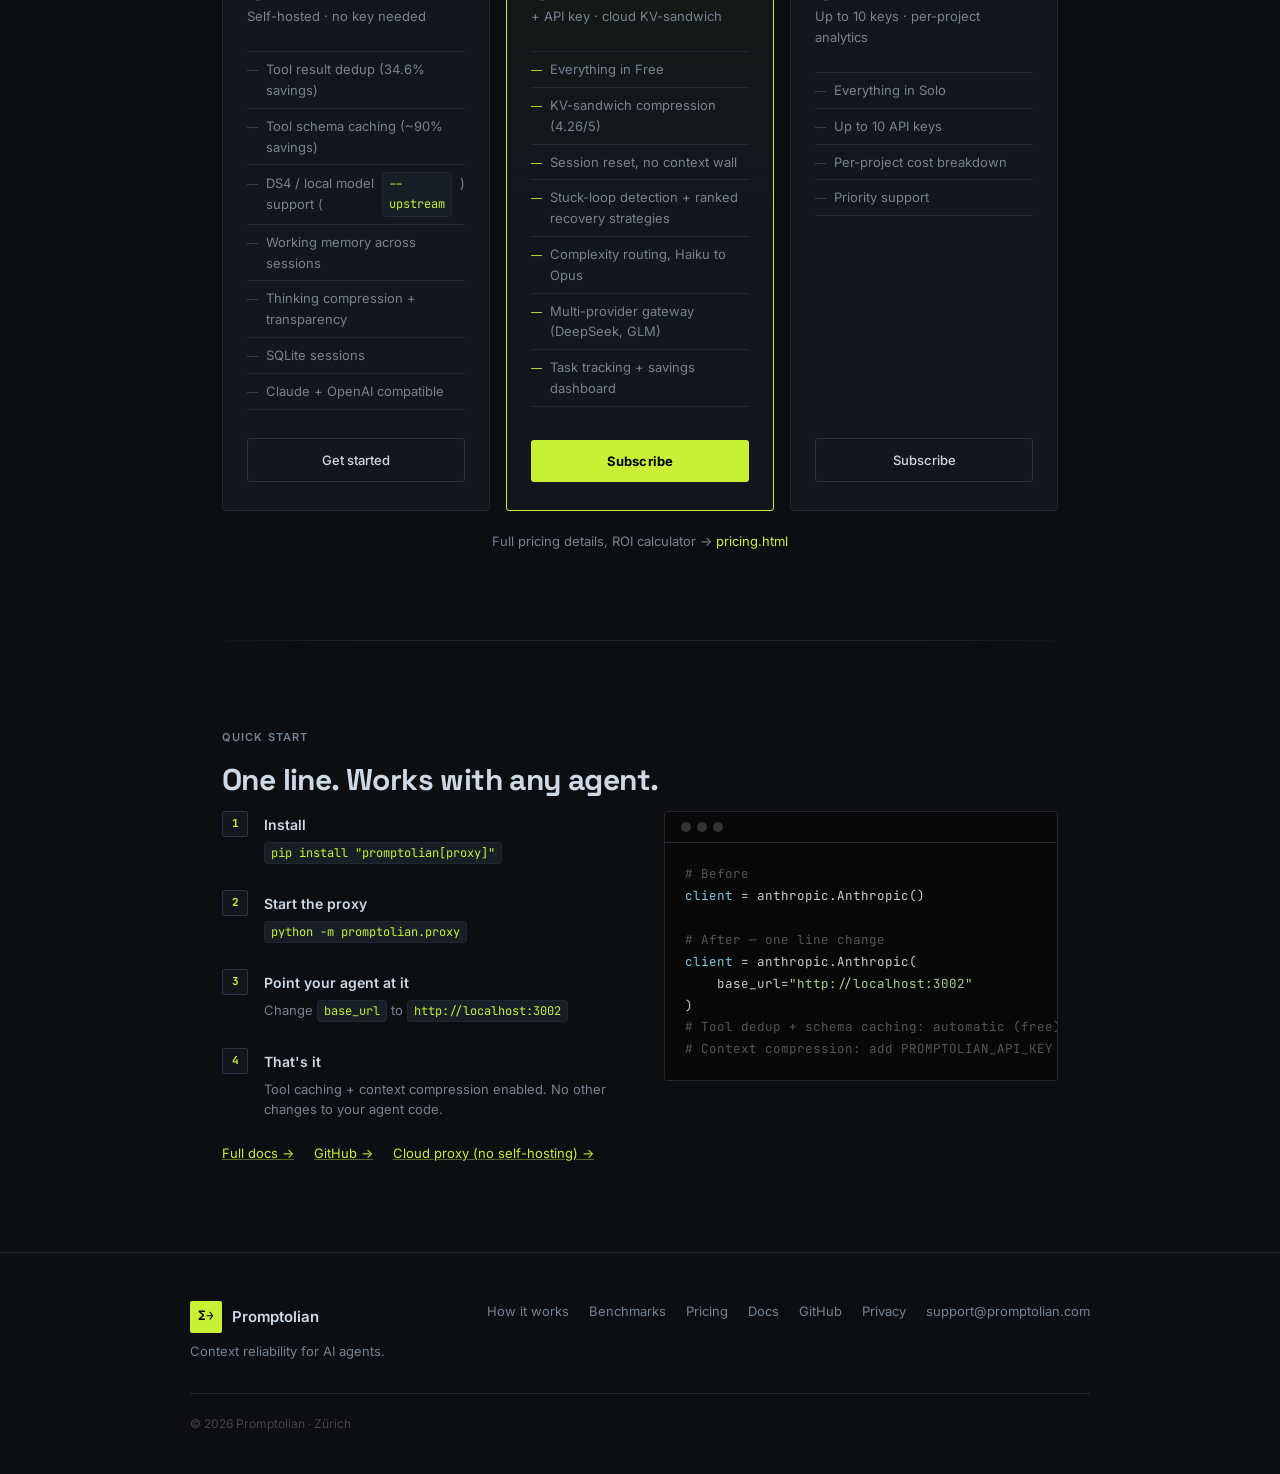
==== commit 3188137b: "feat: split stats bar into two rows, add hover tooltips per metric" ====
--- a/website/index.html
+++ b/website/index.html
@@ -235,18 +235,41 @@
       background: var(--bg-surface);
     }
 
+    .stats-row-label {
+      max-width: 1100px;
+      margin: 0 auto;
+      padding: 14px 32px 0;
+      font-size: 10px;
+      font-weight: 600;
+      text-transform: uppercase;
+      letter-spacing: 0.1em;
+      color: var(--muted);
+      opacity: 0.6;
+    }
+
     .stats-inner {
       max-width: 1100px;
       margin: 0 auto;
       display: grid;
-      grid-template-columns: repeat(7, 1fr);
+      grid-template-columns: repeat(5, 1fr);
       padding: 0 32px;
     }
 
+    .stats-inner-live {
+      max-width: 1100px;
+      margin: 0 auto;
+      display: grid;
+      grid-template-columns: repeat(2, 1fr);
+      padding: 0 32px;
+      border-top: 1px solid var(--border);
+    }
+
     .stat-cell {
-      padding: 28px 24px;
+      padding: 22px 24px;
       border-right: 1px solid var(--border);
       text-align: center;
+      position: relative;
+      cursor: default;
     }
     .stat-cell:last-child { border-right: none; }
 
@@ -269,6 +292,36 @@
       text-transform: uppercase;
       letter-spacing: 0.06em;
     }
+
+    .stat-tooltip {
+      display: none;
+      position: absolute;
+      bottom: calc(100% + 8px);
+      left: 50%;
+      transform: translateX(-50%);
+      background: var(--bg-card);
+      border: 1px solid var(--border);
+      border-radius: 6px;
+      padding: 10px 14px;
+      font-size: 12px;
+      color: var(--text);
+      line-height: 1.5;
+      white-space: nowrap;
+      z-index: 100;
+      box-shadow: 0 4px 16px rgba(0,0,0,0.4);
+      pointer-events: none;
+      text-align: left;
+    }
+    .stat-tooltip::after {
+      content: '';
+      position: absolute;
+      top: 100%;
+      left: 50%;
+      transform: translateX(-50%);
+      border: 6px solid transparent;
+      border-top-color: var(--border);
+    }
+    .stat-cell:hover .stat-tooltip { display: block; }
 
     /* SECTION LAYOUT */
     .section {
@@ -902,10 +955,14 @@
         grid-template-columns: repeat(2, 1fr);
         padding: 0 20px;
       }
+      .stats-inner-live {
+        grid-template-columns: repeat(2, 1fr);
+        padding: 0 20px;
+      }
+      .stats-row-label { padding: 10px 20px 0; }
       .stat-cell:nth-child(2) { border-right: none; }
       .stat-cell:nth-child(4) { border-right: none; }
-      .stat-cell:nth-child(6) { border-right: none; }
-      .stat-cell:nth-child(7) { border-right: none; }
+      .stat-tooltip { display: none !important; }
 
       .section { padding: 56px 20px; }
 
@@ -979,36 +1036,50 @@
 
 <!-- STATS BAR -->
 <div class="stats-bar">
+
+  <div class="stats-row-label">Benchmark results</div>
   <div class="stats-inner">
     <div class="stat-cell">
       <div class="stat-value">4.26/5</div>
       <div class="stat-label">Context quality score</div>
+      <div class="stat-tooltip">Measured across 25 sessions using Factory.ai's 6-dimension probe methodology. Anthropic built-in scores 3.44/5. Promptolian keeps 78% of tokens vs 1.3% for native compression.</div>
     </div>
     <div class="stat-cell">
       <div class="stat-value">34.6%</div>
       <div class="stat-label">Tool output savings</div>
+      <div class="stat-tooltip">Average token reduction on tool results across 9 agentic sessions (49 tool calls). Exact repeats become a 5-token reference. Similar content becomes a compact diff.</div>
     </div>
     <div class="stat-cell">
       <div class="stat-value">~90%</div>
       <div class="stat-label">Schema savings</div>
+      <div class="stat-tooltip">Tool schemas are re-sent on every API call by default. Promptolian adds Anthropic cache headers so they are billed at 10% of normal price after the first call.</div>
     </div>
     <div class="stat-cell">
       <div class="stat-value">21x</div>
       <div class="stat-label">DeepSeek vs Opus</div>
+      <div class="stat-tooltip">Cost ratio between DeepSeek V4 Flash ($0.07/1M tokens) and Claude Opus ($15/1M tokens). Promptolian routes to DS4 or any local model with one flag — no SDK change needed.</div>
     </div>
     <div class="stat-cell">
       <div class="stat-value">99%</div>
       <div class="stat-label">Fact retention</div>
-    </div>
+      <div class="stat-tooltip">Percentage of facts preserved after tool result compression. Measured against ground truth across 49 tool results. Native compression typically retains under 50% of specific facts.</div>
+    </div>
+  </div>
+
+  <div class="stats-row-label">Live</div>
+  <div class="stats-inner-live">
     <div class="stat-cell">
       <div class="stat-value" id="stat-gh-stars">—</div>
       <div class="stat-label">GitHub stars</div>
+      <div class="stat-tooltip">Stars on github.com/Maurizio-L/promptolian-public. Updated live from the GitHub API.</div>
     </div>
     <div class="stat-cell">
       <div class="stat-value" id="stat-visits">—</div>
       <div class="stat-label">Developer visits</div>
-    </div>
-  </div>
+      <div class="stat-tooltip">Total unique developer sessions recorded on promptolian.com. Tracked via anonymous session IDs, no personal data stored.</div>
+    </div>
+  </div>
+
 </div>
 
 <!-- HOW IT WORKS -->
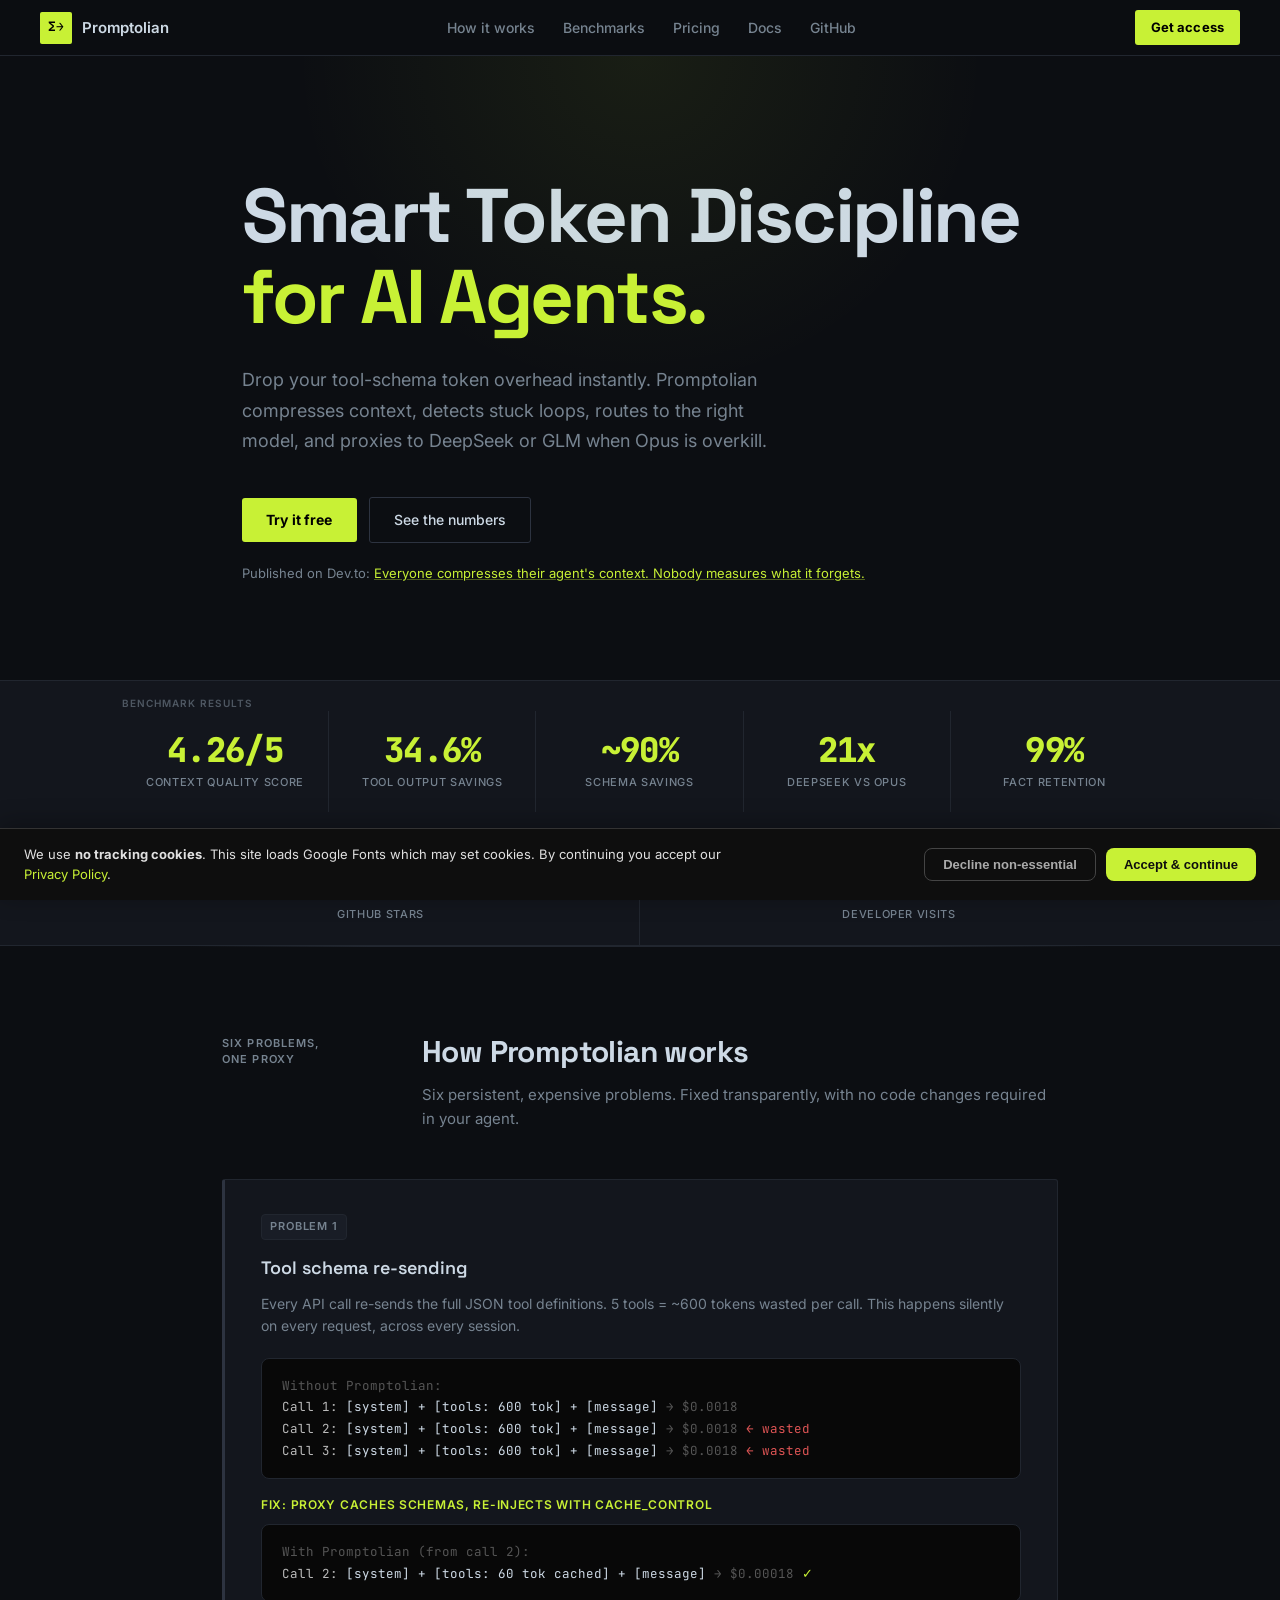
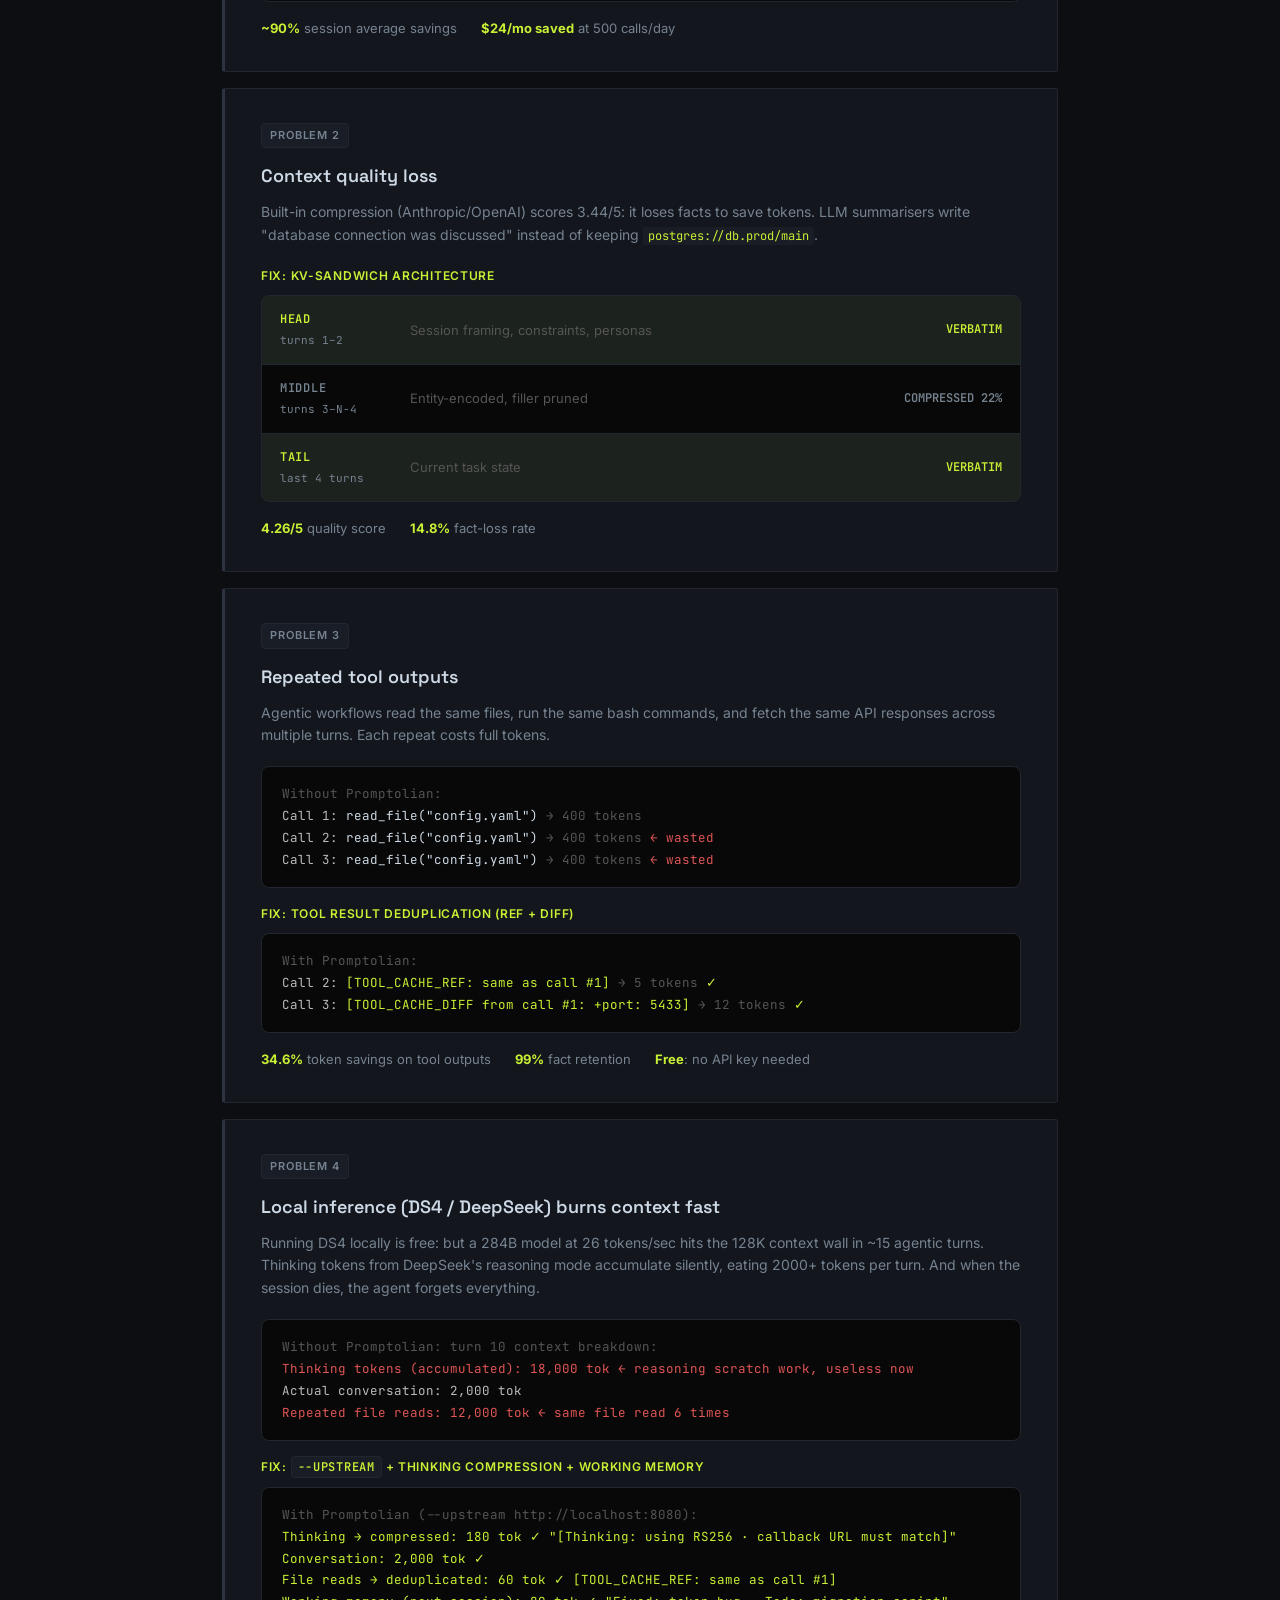
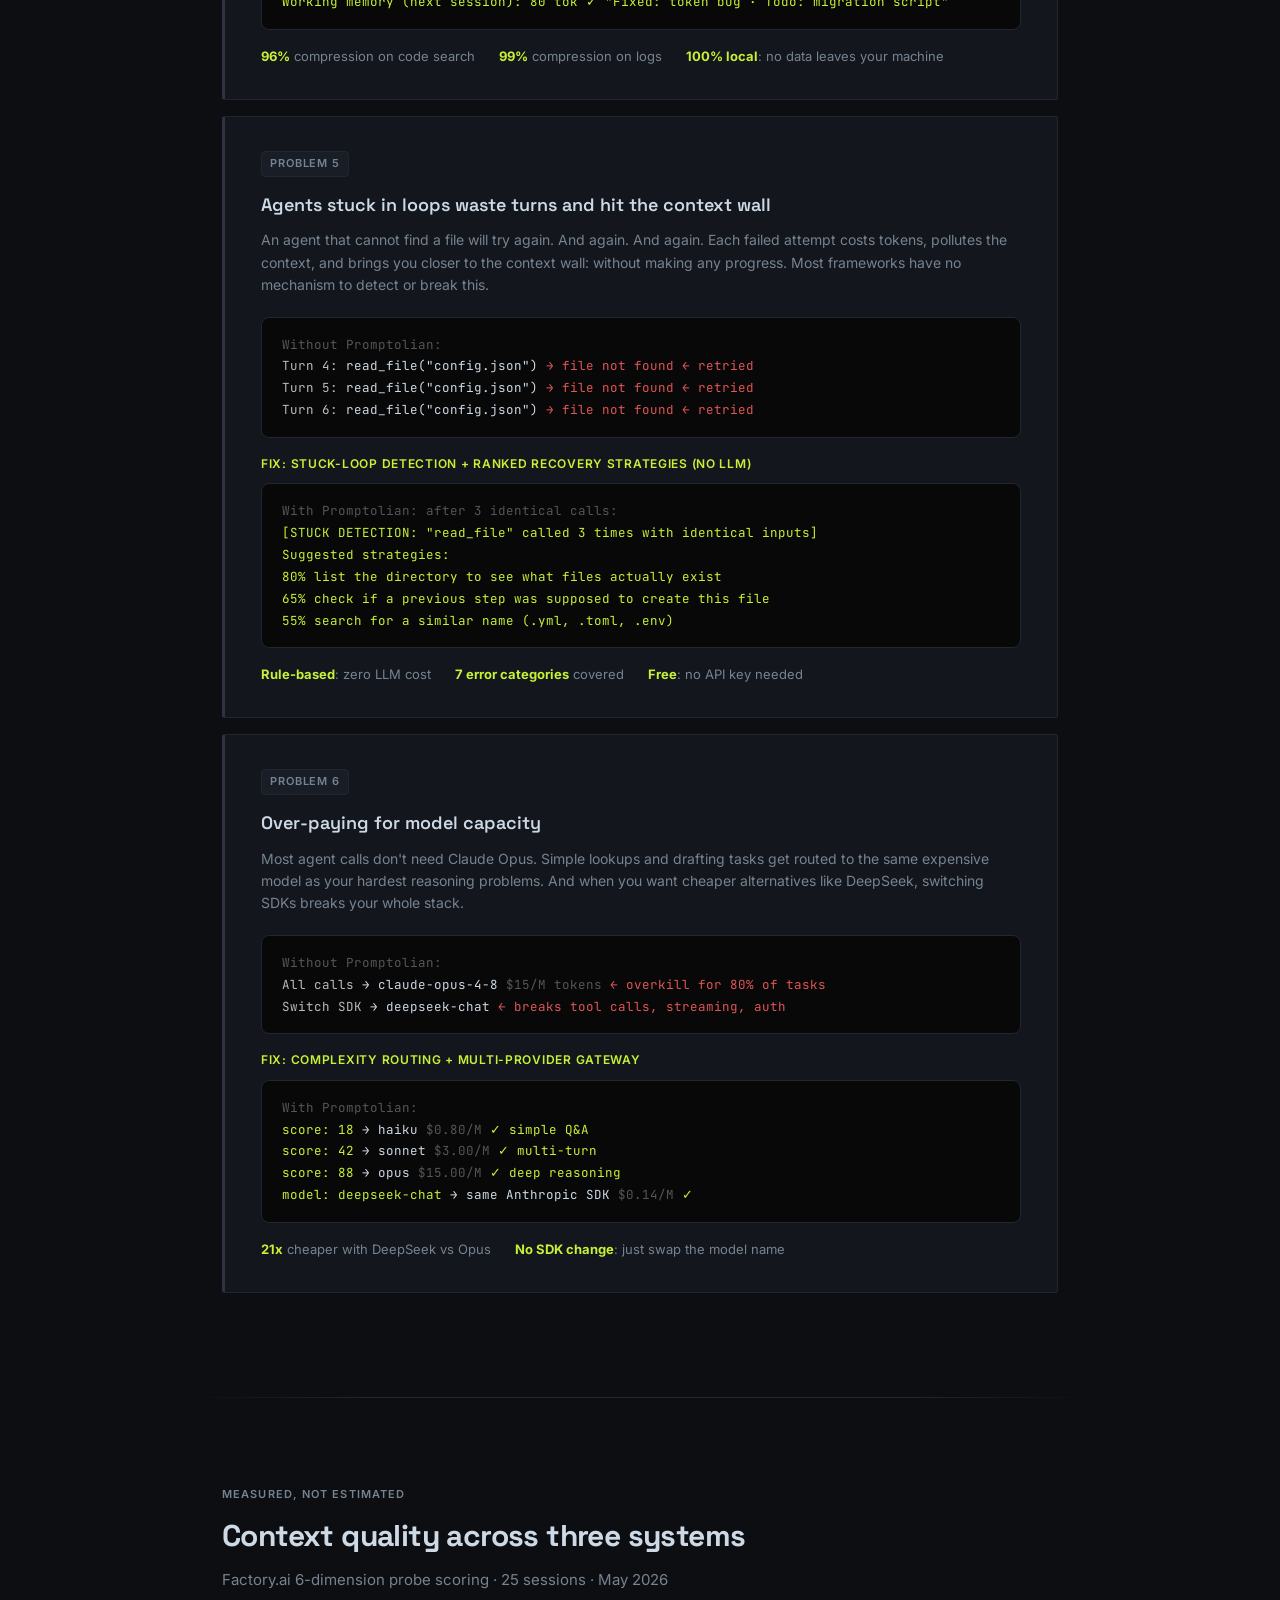
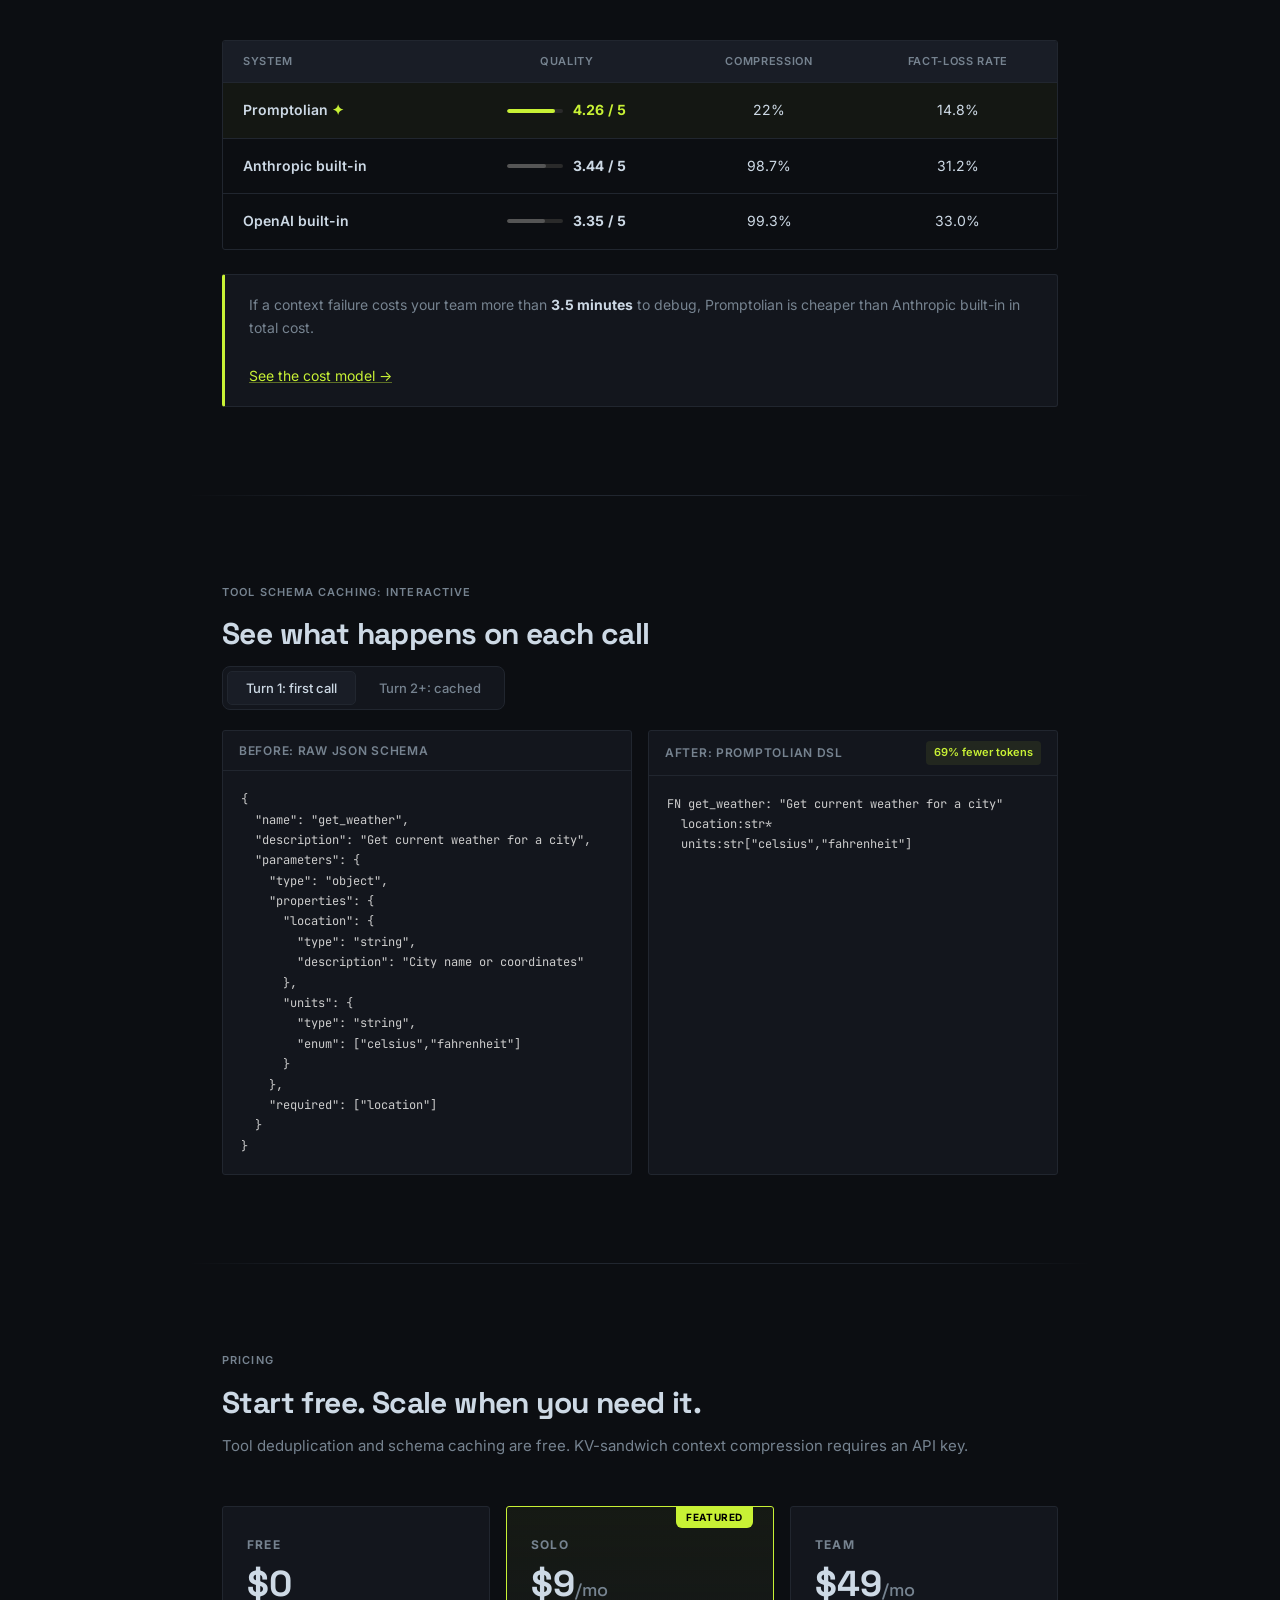
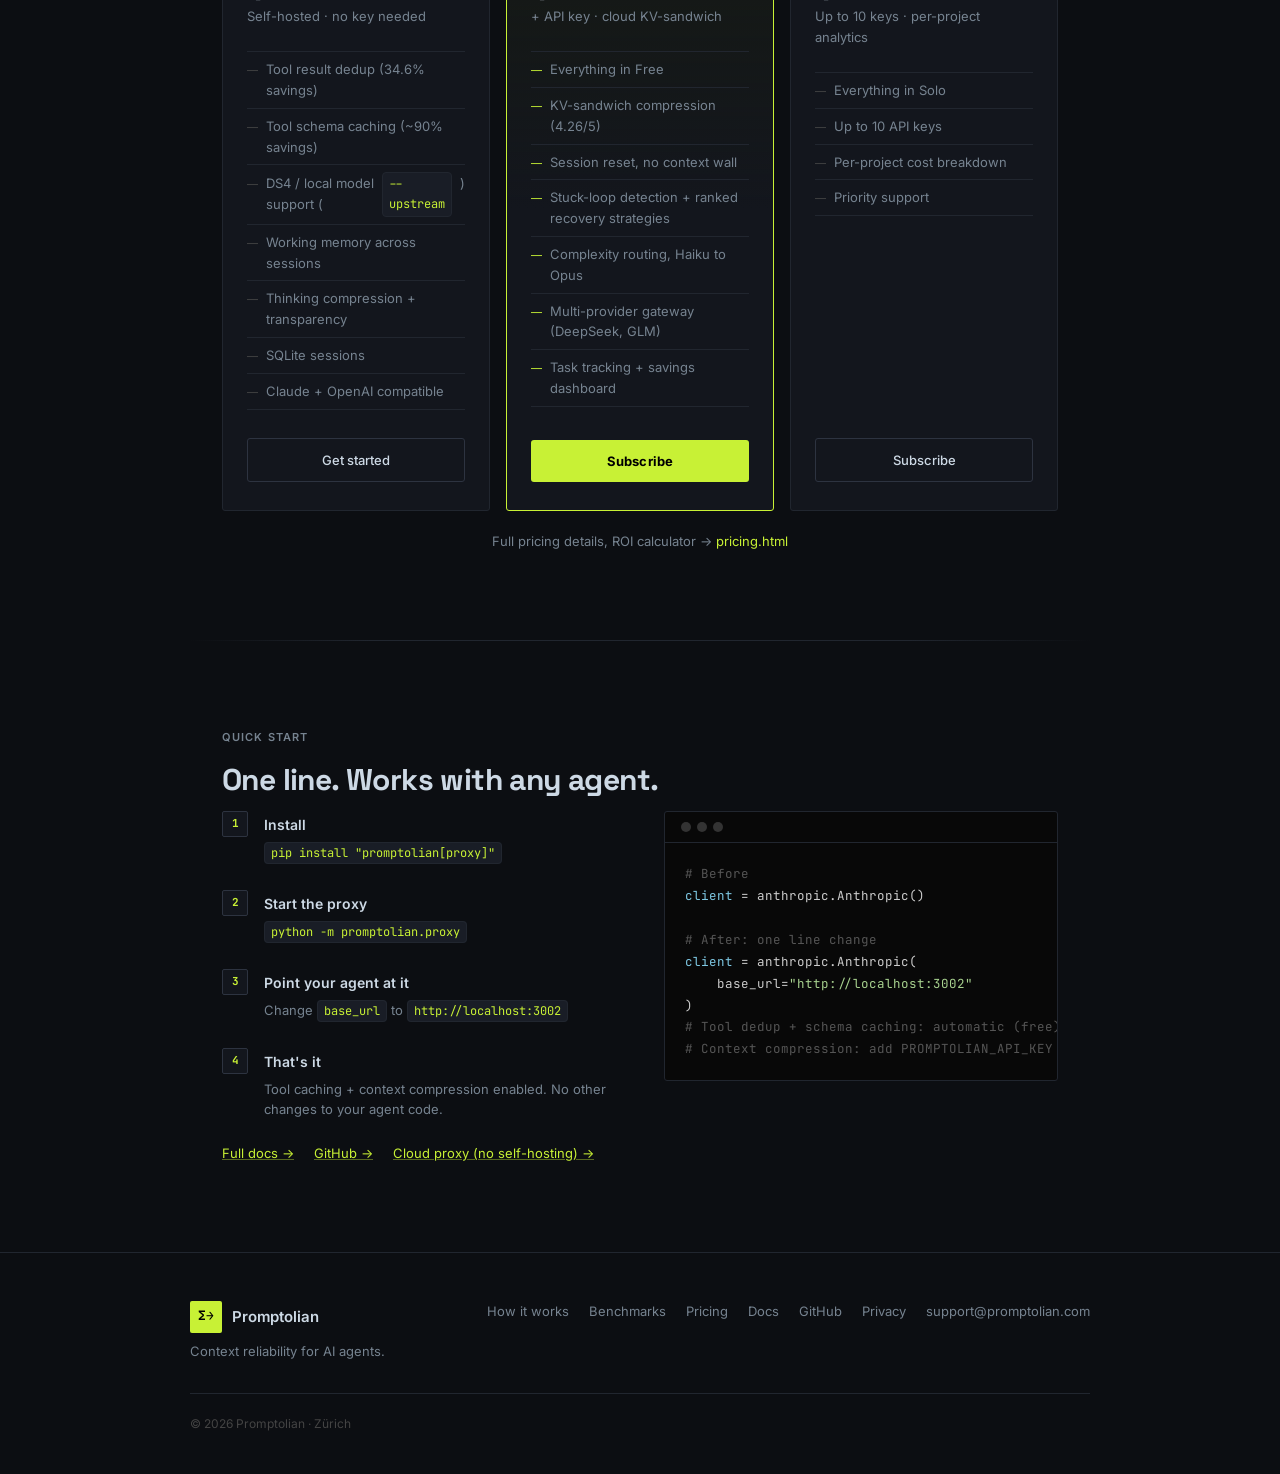
==== commit b2234297: "docs: nested index, remove em dashes, fix broken table cells" ====
--- a/website/index.html
+++ b/website/index.html
@@ -3,7 +3,7 @@
 <head>
   <meta charset="UTF-8">
   <meta name="viewport" content="width=device-width, initial-scale=1.0">
-  <title>Promptolian — Context Reliability Proxy for AI Agents</title>
+  <title>Promptolian: Context Reliability Proxy for AI Agents</title>
   <link rel="preconnect" href="https://fonts.googleapis.com">
   <link rel="preconnect" href="https://fonts.gstatic.com" crossorigin>
   <link href="https://fonts.googleapis.com/css2?family=Inter:wght@400;500;600&family=Space+Grotesk:wght@600;700;800&family=JetBrains+Mono:wght@400;500&display=swap" rel="stylesheet">
@@ -1057,7 +1057,7 @@
     <div class="stat-cell">
       <div class="stat-value">21x</div>
       <div class="stat-label">DeepSeek vs Opus</div>
-      <div class="stat-tooltip">Cost ratio between DeepSeek V4 Flash ($0.07/1M tokens) and Claude Opus ($15/1M tokens). Promptolian routes to DS4 or any local model with one flag — no SDK change needed.</div>
+      <div class="stat-tooltip">Cost ratio between DeepSeek V4 Flash ($0.07/1M tokens) and Claude Opus ($15/1M tokens). Promptolian routes to DS4 or any local model with one flag: no SDK change needed.</div>
     </div>
     <div class="stat-cell">
       <div class="stat-value">99%</div>
@@ -1122,7 +1122,7 @@
   <div class="problem-block">
     <div class="problem-tag">Problem 2</div>
     <h3 class="problem-title">Context quality loss</h3>
-    <p class="problem-desc">Built-in compression (Anthropic/OpenAI) scores 3.44/5 — it loses facts to save tokens. LLM summarisers write "database connection was discussed" instead of keeping <code style="font-family:var(--font-mono);font-size:12px;color:var(--accent);background:var(--bg-card);padding:1px 5px;border-radius:3px">postgres://db.prod/main</code>.</p>
+    <p class="problem-desc">Built-in compression (Anthropic/OpenAI) scores 3.44/5: it loses facts to save tokens. LLM summarisers write "database connection was discussed" instead of keeping <code style="font-family:var(--font-mono);font-size:12px;color:var(--accent);background:var(--bg-card);padding:1px 5px;border-radius:3px">postgres://db.prod/main</code>.</p>
 
     <div class="fix-label">Fix: KV-sandwich architecture</div>
 
@@ -1181,7 +1181,7 @@
     <div class="problem-stat">
       <span class="pstat"><strong>34.6%</strong> token savings on tool outputs</span>
       <span class="pstat"><strong>99%</strong> fact retention</span>
-      <span class="pstat"><strong>Free</strong> — no API key needed</span>
+      <span class="pstat"><strong>Free</strong>: no API key needed</span>
     </div>
   </div>
 
@@ -1189,10 +1189,10 @@
   <div class="problem-block">
     <div class="problem-tag">Problem 4</div>
     <h3 class="problem-title">Local inference (DS4 / DeepSeek) burns context fast</h3>
-    <p class="problem-desc">Running DS4 locally is free — but a 284B model at 26 tokens/sec hits the 128K context wall in ~15 agentic turns. Thinking tokens from DeepSeek's reasoning mode accumulate silently, eating 2000+ tokens per turn. And when the session dies, the agent forgets everything.</p>
+    <p class="problem-desc">Running DS4 locally is free: but a 284B model at 26 tokens/sec hits the 128K context wall in ~15 agentic turns. Thinking tokens from DeepSeek's reasoning mode accumulate silently, eating 2000+ tokens per turn. And when the session dies, the agent forgets everything.</p>
 
     <div class="code-visual">
-<span class="cv-dim">Without Promptolian — turn 10 context breakdown:</span>
+<span class="cv-dim">Without Promptolian: turn 10 context breakdown:</span>
 <span class="cv-line"><span class="cv-wasted">Thinking tokens (accumulated):  18,000 tok  ← reasoning scratch work, useless now</span></span>
 <span class="cv-line"><span class="cv-normal">Actual conversation:             2,000 tok</span></span>
 <span class="cv-line"><span class="cv-wasted">Repeated file reads:            12,000 tok  ← same file read 6 times</span></span></div>
@@ -1209,7 +1209,7 @@
     <div class="problem-stat">
       <span class="pstat"><strong>96%</strong> compression on code search</span>
       <span class="pstat"><strong>99%</strong> compression on logs</span>
-      <span class="pstat"><strong>100% local</strong> — no data leaves your machine</span>
+      <span class="pstat"><strong>100% local</strong>: no data leaves your machine</span>
     </div>
   </div>
 
@@ -1217,7 +1217,7 @@
   <div class="problem-block">
     <div class="problem-tag">Problem 5</div>
     <h3 class="problem-title">Agents stuck in loops waste turns and hit the context wall</h3>
-    <p class="problem-desc">An agent that cannot find a file will try again. And again. And again. Each failed attempt costs tokens, pollutes the context, and brings you closer to the context wall — without making any progress. Most frameworks have no mechanism to detect or break this.</p>
+    <p class="problem-desc">An agent that cannot find a file will try again. And again. And again. Each failed attempt costs tokens, pollutes the context, and brings you closer to the context wall: without making any progress. Most frameworks have no mechanism to detect or break this.</p>
 
     <div class="code-visual">
 <span class="cv-dim">Without Promptolian:</span>
@@ -1228,7 +1228,7 @@
     <div class="fix-label">Fix: Stuck-loop detection + ranked recovery strategies (no LLM)</div>
 
     <div class="code-visual">
-<span class="cv-dim">With Promptolian — after 3 identical calls:</span>
+<span class="cv-dim">With Promptolian: after 3 identical calls:</span>
 <span class="cv-line"><span class="cv-saved">[STUCK DETECTION: "read_file" called 3 times with identical inputs]</span></span>
 <span class="cv-line"><span class="cv-saved">Suggested strategies:</span></span>
 <span class="cv-line"><span class="cv-saved">  80%  list the directory to see what files actually exist</span></span>
@@ -1236,9 +1236,9 @@
 <span class="cv-line"><span class="cv-saved">  55%  search for a similar name (.yml, .toml, .env)</span></span></div>
 
     <div class="problem-stat">
-      <span class="pstat"><strong>Rule-based</strong> — zero LLM cost</span>
+      <span class="pstat"><strong>Rule-based</strong>: zero LLM cost</span>
       <span class="pstat"><strong>7 error categories</strong> covered</span>
-      <span class="pstat"><strong>Free</strong> — no API key needed</span>
+      <span class="pstat"><strong>Free</strong>: no API key needed</span>
     </div>
   </div>
 
@@ -1264,7 +1264,7 @@
 
     <div class="problem-stat">
       <span class="pstat"><strong>21x</strong> cheaper with DeepSeek vs Opus</span>
-      <span class="pstat"><strong>No SDK change</strong> — just swap the model name</span>
+      <span class="pstat"><strong>No SDK change</strong>: just swap the model name</span>
     </div>
   </div>
 </section>
@@ -1337,12 +1337,12 @@
 
 <!-- DEMO -->
 <section id="demo" class="section section-sep">
-  <div class="section-label">Tool schema caching — interactive</div>
+  <div class="section-label">Tool schema caching: interactive</div>
   <h2 class="section-title">See what happens on each call</h2>
 
   <div class="demo-tabs">
-    <button class="tab-btn active" onclick="setTab(0)">Turn 1 — first call</button>
-    <button class="tab-btn" onclick="setTab(1)">Turn 2+ — cached</button>
+    <button class="tab-btn active" onclick="setTab(0)">Turn 1: first call</button>
+    <button class="tab-btn" onclick="setTab(1)">Turn 2+: cached</button>
   </div>
 
   <!-- Tab 1 -->
@@ -1350,7 +1350,7 @@
     <div class="demo-grid">
       <div class="demo-panel">
         <div class="demo-panel-header">
-          <span class="demo-panel-title">Before — raw JSON schema</span>
+          <span class="demo-panel-title">Before: raw JSON schema</span>
         </div>
         <div class="demo-code">{
   "name": "get_weather",
@@ -1373,7 +1373,7 @@
       </div>
       <div class="demo-panel">
         <div class="demo-panel-header">
-          <span class="demo-panel-title">After — Promptolian DSL</span>
+          <span class="demo-panel-title">After: Promptolian DSL</span>
           <span class="demo-badge">69% fewer tokens</span>
         </div>
         <div class="demo-code">FN get_weather: "Get current weather for a city"
@@ -1388,9 +1388,9 @@
     <div class="demo-grid">
       <div class="demo-panel">
         <div class="demo-panel-header">
-          <span class="demo-panel-title">Before — re-sent every call</span>
+          <span class="demo-panel-title">Before: re-sent every call</span>
         </div>
-        <div class="demo-code"><span class="demo-dim">(already sent this session — re-sending full JSON again)</span>
+        <div class="demo-code"><span class="demo-dim">(already sent this session: re-sending full JSON again)</span>
 
 {
   "name": "get_weather",
@@ -1399,7 +1399,7 @@
       </div>
       <div class="demo-panel">
         <div class="demo-panel-header">
-          <span class="demo-panel-title">After — cached reference</span>
+          <span class="demo-panel-title">After: cached reference</span>
           <span class="demo-badge">~90% session average</span>
         </div>
         <div class="demo-code">TOOLS:[get_weather]</div>
@@ -1522,7 +1522,7 @@
       <div class="code-block-body"><span class="cc"># Before</span>
 <span class="ck">client</span> = anthropic.Anthropic()
 
-<span class="cc"># After — one line change</span>
+<span class="cc"># After: one line change</span>
 <span class="ck">client</span> = anthropic.Anthropic(
     base_url=<span class="cs">"http://localhost:3002"</span>
 )
